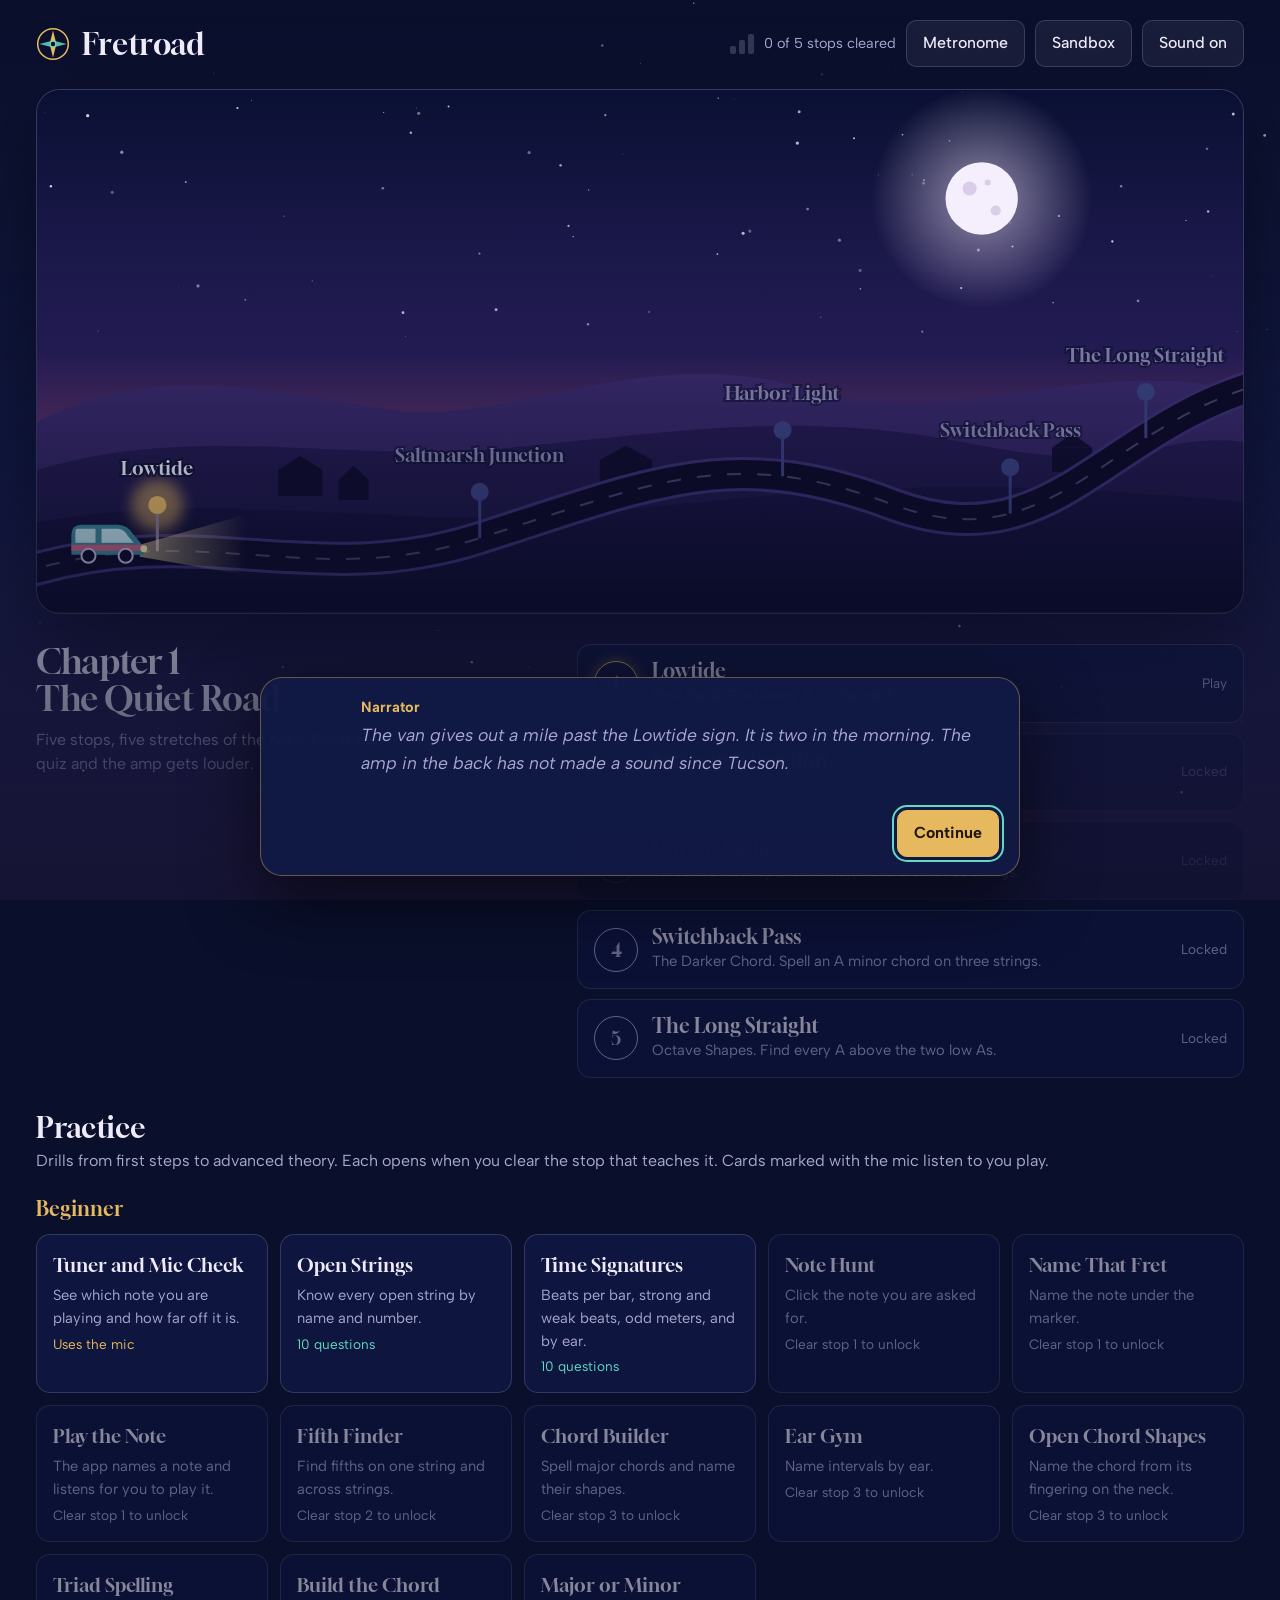
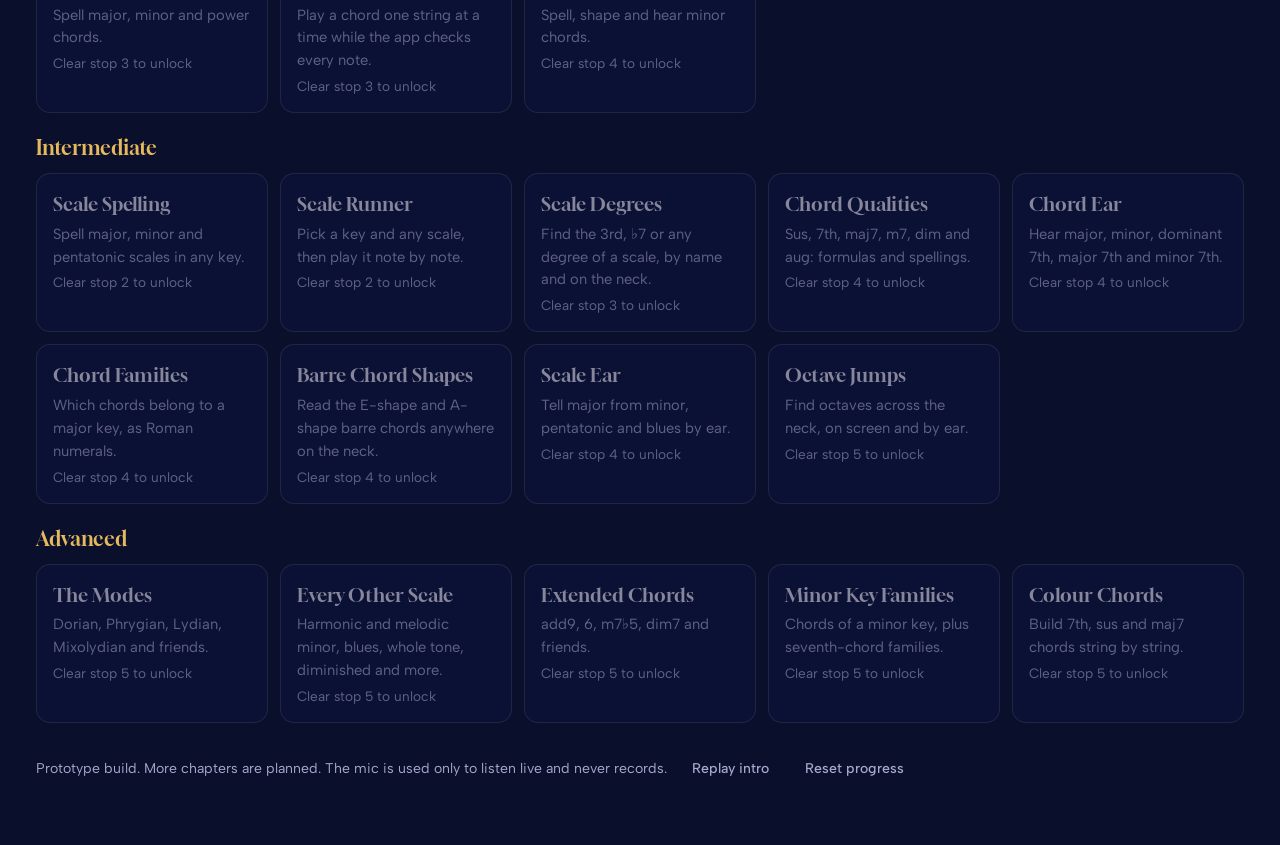
==== prototype/index.html @ 900f7278 "Initial commit: Fretroad prototype, plan and practice ideas Co-Authored-By: Claude Sonnet 5.5 <norep" ====
<!doctype html>
<html lang="en">
<head>
<meta charset="utf-8">
<meta name="viewport" content="width=device-width,initial-scale=1,viewport-fit=cover">
<title>Fretroad</title>
<link rel="stylesheet" href="https://fonts.googleapis.com/css2?family=Albert+Sans:wght@400;500;700&family=Gloock&display=swap">
<style>
:root{
  /* Layout: a night-road map is the hero. Each stop opens a fretboard puzzle under a talking strip with Marlow, the old session player. */
  --ink:#0a0f2b; --night:#111945; --dusk:#2a2152; --horizon:#c9607e;
  --brass:#e6b95f; --glass:#63d8c3; --rose:#f2708f; --moon:#eeeaf8; --haze:#a9a8cf;
  --line:rgba(238,234,248,.16); --panel:rgba(17,25,69,.74);
  --f-display:'Gloock',Georgia,'Times New Roman',serif;
  --f-body:'Albert Sans',system-ui,-apple-system,'Segoe UI',sans-serif;
  color-scheme:dark;
}
*{box-sizing:border-box}
html,body{margin:0}
[hidden]{display:none!important}
body{background:var(--ink);color:var(--moon);font-family:var(--f-body);font-size:16px;line-height:1.55;min-height:100%}
#skybg{position:fixed;inset:0;z-index:0;background:linear-gradient(180deg,#0a0f2b 0%,#131a47 52%,#2a2152 84%,#4a2a5b 100%);pointer-events:none}
#sky{position:absolute;inset:0;width:100%;height:100%}
.shell{position:relative;z-index:1;max-width:1240px;margin:0 auto;padding-block:20px 56px;padding-left:max(16px,env(safe-area-inset-left,0px));padding-right:max(16px,env(safe-area-inset-right,0px))}
h1,h2,h3{font-family:var(--f-display);font-weight:400;margin:0;text-wrap:balance;line-height:1.1}
p{margin:0}
button{font:inherit;color:inherit}
:focus-visible{outline:2px solid var(--glass);outline-offset:3px}

/* header */
.top{display:flex;flex-wrap:wrap;gap:12px 20px;align-items:center;justify-content:space-between;margin-bottom:22px}
.brand{display:flex;align-items:center;gap:12px;background:none;border:0;padding:0;cursor:pointer;text-align:left}
.brand svg{width:34px;height:34px;flex:none}
.brand b{font-family:var(--f-display);font-weight:400;font-size:1.9rem;letter-spacing:.01em}
.tools{display:flex;flex-wrap:wrap;gap:10px;align-items:center}
.stat{display:flex;align-items:center;gap:10px;color:var(--haze);font-size:.9rem}
.amp{display:inline-flex;align-items:flex-end;gap:3px;height:20px}
.amp i{display:block;width:6px;border-radius:2px;background:rgba(238,234,248,.18)}
.amp i:nth-child(1){height:8px}.amp i:nth-child(2){height:14px}.amp i:nth-child(3){height:20px}
.amp i.on{background:var(--brass);box-shadow:0 0 8px rgba(230,185,95,.7)}
.btn{display:inline-flex;align-items:center;gap:8px;padding:10px 16px;border-radius:10px;border:1px solid var(--line);background:rgba(238,234,248,.06);cursor:pointer;font-weight:500;transition:background .15s,transform .15s}
.btn:hover{background:rgba(238,234,248,.12)}
.btn:active{transform:translateY(1px)}
.btn.primary{background:var(--brass);border-color:var(--brass);color:#22160a;font-weight:700}
.btn.primary:hover{background:#f0c874}
.btn.quiet{border-color:transparent;background:none;color:var(--haze);padding:8px 10px}
.btn[aria-pressed="false"]{color:var(--haze)}

/* map */
.map-frame{border-radius:24px;overflow:hidden;border:1px solid var(--line);background:var(--night);box-shadow:0 34px 90px rgba(0,0,0,.5)}
.mapscroll{overflow-x:auto}
#mapsvg{display:block;width:100%;min-width:780px;height:auto}
.node{cursor:pointer}
.node .lamp{fill:#3b4180;transition:fill .2s}
.node .pole{stroke:#3b4180;stroke-width:3}
.node .glow{fill:var(--brass);opacity:0}
.node.done .lamp,.node.open .lamp{fill:var(--brass)}
.node.done .pole,.node.open .pole{stroke:#8a7a96}
.node.done .glow,.node.open .glow{opacity:.55}
.node.open .ring{animation:ring 2s ease-out infinite}
.node .ring{fill:none;stroke:var(--brass);stroke-width:2;opacity:0}
.node .name{font-family:var(--f-display);font-size:19px;fill:var(--moon);text-anchor:middle;paint-order:stroke;stroke:rgba(10,15,43,.7);stroke-width:4px}
.node.soon .name,.node.locked .name{fill:var(--haze);opacity:.75}
.node:hover .lamp{fill:#f4cc7a}
.node.soon,.node.locked{cursor:default}
.node.soon:hover .lamp,.node.locked:hover .lamp{fill:#3b4180}
#van{transition:transform 1.1s cubic-bezier(.5,.1,.2,1)}
.chapter{display:grid;grid-template-columns:minmax(0,1fr) minmax(0,1.3fr);gap:28px;margin-top:30px;align-items:start}
.chapter h2{font-size:2.1rem}
.chapter .sub{color:var(--haze);margin-top:10px;max-width:44ch}
.stops{display:grid;gap:10px;margin:0;padding:0;list-style:none}
.stop{display:grid;grid-template-columns:44px minmax(0,1fr) auto;gap:14px;align-items:center;width:100%;text-align:left;padding:14px 16px;border-radius:14px;border:1px solid var(--line);background:var(--panel);cursor:pointer}
.stop:hover{border-color:rgba(230,185,95,.5)}
.stop[disabled]{cursor:default;opacity:.55}
.stop[disabled]:hover{border-color:var(--line)}
.stop .n{width:44px;height:44px;border-radius:50%;display:grid;place-items:center;font-family:var(--f-display);font-size:1.2rem;border:1.5px solid var(--haze);color:var(--haze)}
.stop.done .n{background:var(--brass);border-color:var(--brass);color:#22160a}
.stop.open .n{border-color:var(--brass);color:var(--brass);box-shadow:0 0 14px rgba(230,185,95,.4)}
.stop strong{display:block;font-family:var(--f-display);font-weight:400;font-size:1.25rem;line-height:1.2}
.stop span.d{color:var(--haze);font-size:.92rem}
.tag{font-size:.85rem;color:var(--haze)}
.stop.done .tag{color:var(--glass)}
.foot{display:flex;flex-wrap:wrap;gap:6px 14px;align-items:center;margin-top:26px;color:var(--haze);font-size:.88rem}

/* level */
.lv-head{display:flex;flex-wrap:wrap;align-items:flex-end;gap:10px 18px;margin-bottom:18px}
.lv-head .where{color:var(--brass);font-size:.95rem;font-weight:500}
.lv-head h1{font-size:clamp(2rem,4.4vw,3rem)}
.lv-top{display:grid;grid-template-columns:minmax(0,1.25fr) minmax(0,1fr);gap:20px 28px;align-items:start;margin-bottom:18px}
.talk{display:flex;gap:14px;align-items:flex-start}
.avatar{width:58px;height:58px;flex:none}
.bubble{background:rgba(238,234,248,.05);border:1px solid var(--line);border-radius:6px 20px 20px 20px;padding:14px 18px;max-width:62ch}
.bubble .who{font-weight:700;color:var(--brass);font-size:.92rem;margin-bottom:2px}
.bubble p{min-height:3.1em}
.goalbox{display:flex;align-items:center;gap:18px;flex-wrap:wrap}
.count{font-family:var(--f-display);font-size:3.6rem;line-height:1;color:var(--glass);font-variant-numeric:tabular-nums;min-width:2.8ch}
.count small{font-size:1.5rem;color:var(--haze)}
.goalbox .lbl{color:var(--haze);font-size:.95rem}
.goalbox .acts{display:flex;gap:10px;flex-wrap:wrap;margin-top:10px}
.fb{min-height:1.6em;margin-top:12px;font-weight:500}
.fb.bad{color:var(--rose)}.fb.good{color:var(--glass)}
.acts{display:flex;flex-wrap:wrap;gap:10px;margin-top:12px;align-items:center}
.lesson-meta{display:flex;align-items:center;gap:12px;color:var(--brass);font-weight:500;font-size:.95rem}
.dots{display:inline-flex;gap:6px}
.dots i{display:block;width:9px;height:9px;border-radius:50%;background:rgba(238,234,248,.2)}
.dots i.on{background:var(--brass);box-shadow:0 0 8px rgba(230,185,95,.7)}
.ltitle{font-size:1.9rem;margin-top:8px}
.dots i.ok{background:var(--glass);box-shadow:0 0 8px rgba(99,216,195,.6)}
.dots i.no{background:var(--rose)}
.choices{display:grid;grid-template-columns:repeat(2,minmax(0,1fr));gap:10px;margin-top:14px}
.choice{padding:13px 14px;border-radius:12px;border:1px solid var(--line);background:var(--panel);cursor:pointer;text-align:left;font-weight:500;font-size:1.05rem;line-height:1.35;transition:border-color .15s,background .15s}
.choice:hover:not(:disabled){border-color:rgba(230,185,95,.55)}
.choice:disabled{cursor:default}
.choice.right{border-color:var(--glass);background:rgba(99,216,195,.14)}
.choice.wrong{border-color:var(--rose);background:rgba(242,112,143,.14)}
.practice{margin-top:34px}
.practice h2{font-size:1.8rem}
.mods{display:grid;grid-template-columns:repeat(auto-fit,minmax(min(100%,230px),1fr));gap:12px;margin-top:14px}
.mod{display:grid;gap:4px;align-content:start;text-align:left;padding:15px 16px;border-radius:14px;border:1px solid var(--line);background:var(--panel);cursor:pointer}
.mod:hover:not(:disabled){border-color:rgba(230,185,95,.5)}
.mod:disabled{cursor:default;opacity:.55}
.mod strong{font-family:var(--f-display);font-weight:400;font-size:1.2rem}
.mod .d{color:var(--haze);font-size:.92rem}
.mod .tag{font-size:.85rem;color:var(--glass)}
.mod.locked .tag{color:var(--haze)}
@media (max-width:520px){.choices{grid-template-columns:minmax(0,1fr)}}
.board-wrap{overflow-x:auto;border-radius:20px;border:1px solid var(--line);background:linear-gradient(180deg,rgba(17,25,69,.85),rgba(10,15,43,.9));padding:10px 6px 4px;box-shadow:0 28px 70px rgba(0,0,0,.5)}
.board-wrap svg{display:block;width:100%;min-width:880px;height:auto}
.hit{fill:transparent;cursor:pointer}
.hit:hover{fill:rgba(238,234,248,.13)}
.hit:focus-visible{outline:none;stroke:var(--glass);stroke-width:2.5}
.str.vib{animation:vib .55s ease-out}
.orb{pointer-events:none}
.orb .pop{transform-box:fill-box;transform-origin:center;animation:pop .28s cubic-bezier(.3,1.6,.5,1)}
.orb text{font-family:var(--f-body);font-weight:700;font-size:13px;text-anchor:middle;pointer-events:none}
.orb.found .core{fill:url(#GLASS)}.orb.found text{fill:#05261f}
.orb.found .halo{fill:var(--glass);opacity:.28}
.orb.root .core{fill:url(#BRASS)}.orb.root text{fill:#2a1a06}
.orb.root .halo{fill:var(--brass);opacity:.3}
.orb.ghost .core{fill:rgba(230,185,95,.12);stroke:var(--brass);stroke-width:1.8;stroke-dasharray:3 3}
.orb.ghost text{fill:var(--brass)}
.orb.ghost .halo{opacity:0}
.orb.miss .core{fill:var(--rose)}.orb.miss text{fill:#2e0a15}
.orb.miss .halo{fill:var(--rose);opacity:.3}
.orb.scale .core{fill:#2f3b86;stroke:var(--haze);stroke-width:1.2}.orb.scale text{fill:var(--moon)}
.orb.scale .halo{opacity:0}
.orb.tone .core{fill:url(#BRASS)}.orb.tone text{fill:#2a1a06}
.orb.tone .halo{fill:var(--brass);opacity:.34}
.orb.hint .core{fill:none;stroke:var(--glass);stroke-width:2.5}
.orb.hint .halo{fill:var(--glass);opacity:.3;animation:beat 1s ease-in-out infinite}
.orb.hint text{display:none}
.orb.dim{opacity:.35}
.link{fill:none;stroke:var(--brass);stroke-width:3;stroke-linecap:round;stroke-dasharray:1;stroke-dashoffset:1;animation:draw .7s ease-out forwards;filter:drop-shadow(0 0 6px rgba(230,185,95,.7))}
.linklbl{font-family:var(--f-body);font-size:13px;font-weight:700;fill:var(--brass);text-anchor:middle;paint-order:stroke;stroke:rgba(10,15,43,.85);stroke-width:4px}
.reveal{margin-top:18px;border:1px solid rgba(230,185,95,.35);border-radius:18px;padding:18px 20px;background:linear-gradient(135deg,rgba(42,33,82,.85),rgba(17,25,69,.85));animation:rise .4s ease-out}
.reveal h3{font-size:1.5rem;margin-bottom:6px}
.reveal p{color:var(--haze);max-width:64ch}
.reveal .acts{display:flex;flex-wrap:wrap;gap:10px;margin-top:14px;align-items:center}
.slider{display:flex;align-items:center;gap:14px;flex-wrap:wrap;margin-top:14px}
.slider input{width:min(340px,100%);accent-color:var(--brass)}
.chord{font-family:var(--f-display);font-size:2rem;color:var(--brass);min-width:7ch}

/* sandbox */
.ctl{display:flex;flex-wrap:wrap;gap:14px 20px;align-items:end;margin-bottom:16px}
.ctl label{display:grid;gap:4px;font-size:.88rem;color:var(--haze)}
.ctl select{background:rgba(238,234,248,.07);color:var(--moon);border:1px solid var(--line);border-radius:10px;padding:9px 12px;font:inherit;min-width:9ch}
.ctl select option{background:#111945;color:var(--moon)}
.chk{display:flex!important;align-items:center;gap:8px;padding-bottom:9px;color:var(--moon)!important;font-size:1rem!important}
.chk input{accent-color:var(--brass);width:18px;height:18px}

/* dialogue overlay */
.overlay{position:fixed;inset:0;z-index:20;display:flex;align-items:flex-end;justify-content:center;background:linear-gradient(180deg,rgba(10,15,43,0) 30%,rgba(10,15,43,.82) 100%);padding:16px max(16px,env(safe-area-inset-left,0px)) calc(24px + env(safe-area-inset-bottom,0px)) max(16px,env(safe-area-inset-left,0px))}
.talkbox{display:flex;gap:16px;align-items:flex-start;max-width:760px;width:100%;background:rgba(17,25,69,.96);border:1px solid rgba(230,185,95,.4);border-radius:22px;padding:18px 20px;box-shadow:0 20px 70px rgba(0,0,0,.6);animation:rise .35s ease-out}
.talkbox .avatar{width:64px;height:64px}
.talkbox .col{flex:1;min-width:0}
.talkbox .who{font-weight:700;color:var(--brass);font-size:.92rem}
.talkbox p{font-size:1.1rem;min-height:4.6em;margin-top:2px}
.talkbox p.narr{font-style:italic;color:var(--haze)}
.talkbox .row{display:flex;justify-content:flex-end;margin-top:8px}
.toast{position:fixed;left:50%;bottom:calc(22px + env(safe-area-inset-bottom,0px));transform:translateX(-50%);z-index:30;background:#1c2457;border:1px solid var(--line);border-radius:12px;padding:10px 16px;font-size:.95rem;max-width:min(92vw,420px);box-shadow:0 12px 40px rgba(0,0,0,.5);animation:rise .25s ease-out}

@keyframes pop{from{transform:scale(.3);opacity:0}to{transform:scale(1);opacity:1}}
@keyframes beat{0%,100%{opacity:.15}50%{opacity:.55}}
@keyframes ring{0%{r:10;opacity:.9}100%{r:34;opacity:0}}
@keyframes draw{to{stroke-dashoffset:0}}
@keyframes rise{from{transform:translateY(10px);opacity:0}to{transform:none;opacity:1}}
@keyframes vib{0%{transform:translateY(0)}12%{transform:translateY(-2.6px)}28%{transform:translateY(2.2px)}44%{transform:translateY(-1.6px)}60%{transform:translateY(1.1px)}78%{transform:translateY(-.5px)}100%{transform:translateY(0)}}
@media (max-width:820px){
  .chapter,.lv-top{grid-template-columns:minmax(0,1fr)}
  .talkbox p{font-size:1rem}
}
@media (prefers-reduced-motion:reduce){
  *{animation-duration:.01ms!important;animation-iteration-count:1!important;transition-duration:.01ms!important}
}
/* metronome + play */
#metroBtn.beat{background:var(--brass);color:#22160a}
.tools{position:relative}
.metro{position:absolute;right:0;top:calc(100% + 10px);z-index:40;width:min(92vw,360px);padding:16px;border-radius:16px;border:1px solid rgba(230,185,95,.4);background:#0b1033;box-shadow:0 24px 60px rgba(0,0,0,.6)}
.metro h3{font-size:1.3rem;display:flex;justify-content:space-between;align-items:center;margin-bottom:10px}
.metro label{display:grid;gap:4px;font-size:.88rem;color:var(--haze)}
.metro .row{display:flex;gap:10px;align-items:end;flex-wrap:wrap;margin-top:12px}
.metro .bpmrow{display:grid;grid-template-columns:auto minmax(0,1fr) auto auto;gap:8px;align-items:center}
.metro input[type=number]{width:6.2ch;background:rgba(238,234,248,.08);border:1px solid var(--line);border-radius:8px;color:var(--moon);padding:6px;font:inherit;text-align:center}
.metro input[type=range]{width:100%;accent-color:var(--brass)}
.mdots{display:flex;gap:7px;flex-wrap:wrap;margin:12px 0 4px;min-height:22px}
.mdots i{width:20px;height:20px;border-radius:50%;border:1.5px solid var(--haze);opacity:.6}
.mdots i.l2{border-color:var(--brass)}.mdots i.l1{border-color:var(--glass)}
.mdots i.on{background:var(--brass);opacity:1;box-shadow:0 0 12px rgba(230,185,95,.8)}
.mdots i.on.l1{background:var(--glass)}
.metro .hint{font-size:.82rem;color:var(--haze)}
select{background:rgba(238,234,248,.08);color:var(--moon);border:1px solid var(--line);border-radius:8px;padding:8px 10px;font:inherit}
select option{background:#111945;color:var(--moon)}
.micbar{display:flex;gap:12px;align-items:center;flex-wrap:wrap}
#micState{color:var(--haze);font-size:.92rem;flex:1 1 220px}
.meter{height:8px;border-radius:5px;background:rgba(238,234,248,.12);overflow:hidden;margin:10px 0}
.meter i{display:block;height:100%;width:0;background:linear-gradient(90deg,var(--glass),var(--brass));transition:width .06s}
.tuner{display:grid;grid-template-columns:auto 1fr;gap:6px 16px;align-items:center;margin:6px 0 4px}
#tNote{font-family:var(--f-display);font-size:2.6rem;line-height:1;min-width:2.6ch}
#tCents{color:var(--haze);font-size:.9rem}
.tbar{position:relative;grid-column:1/-1;height:14px;border-radius:7px;background:rgba(238,234,248,.1)}
.tbar::before{content:'';position:absolute;left:50%;top:-3px;bottom:-3px;width:2px;background:rgba(238,234,248,.5)}
#tNeedle{position:absolute;top:1px;width:12px;height:12px;border-radius:50%;background:var(--rose);left:50%;transform:translateX(-50%);transition:left .08s}
#tNeedle.in{background:var(--glass);box-shadow:0 0 12px var(--glass)}
#tNear{color:var(--brass);font-size:.9rem;min-height:1.3em}
.seq{display:flex;flex-wrap:wrap;gap:8px;margin:12px 0 4px}
.chip{padding:6px 12px;border-radius:999px;border:1px solid var(--line);background:rgba(238,234,248,.05);font-weight:500;font-size:.95rem}
.chip.on{border-color:var(--brass);color:var(--brass);box-shadow:0 0 12px rgba(230,185,95,.35)}
.chip.ok{background:rgba(99,216,195,.16);border-color:var(--glass);color:var(--glass)}
.dots i.ok{background:var(--glass)}
.tier{font-size:1.25rem;margin:24px 0 2px;color:var(--brass)}
.mod .tag.mic{color:var(--brass)}

</style>
</head>
<body>

<div id="skybg"><canvas id="sky"></canvas></div>

<div class="shell">
  <header class="top">
    <button class="brand" id="home" aria-label="Fretroad, back to the map">
      <svg viewBox="0 0 40 40" aria-hidden="true"><circle cx="20" cy="20" r="18" fill="none" stroke="#e6b95f" stroke-width="1.8"/><path d="M20 4 L24 20 L20 36 L16 20Z" fill="#e6b95f"/><path d="M4 20 L20 16 L36 20 L20 24Z" fill="#63d8c3" opacity=".85"/><circle cx="20" cy="20" r="2.6" fill="#0a0f2b"/></svg>
      <b>Fretroad</b>
    </button>
    <div class="tools">
      <div class="stat" id="stat"></div>
      <button class="btn" id="metroBtn" aria-expanded="false" aria-controls="metro">Metronome</button>
      <button class="btn" id="goSandbox">Sandbox</button>
      <button class="btn" id="snd" aria-pressed="true">Sound on</button>
      <div class="metro" id="metro" hidden role="group" aria-label="Metronome">
        <h3>Metronome <button class="btn quiet" id="mClose" aria-label="Close metronome">Close</button></h3>
        <div class="bpmrow"><button class="btn" id="mMinus" aria-label="Slower">−</button><input type="range" id="mBpm" min="30" max="240" step="1" aria-label="Tempo in beats per minute"><button class="btn" id="mPlus" aria-label="Faster">+</button><span><input type="number" id="mBpmN" min="30" max="240" aria-label="Tempo number"> bpm</span></div>
        <div class="row">
          <label>Time signature<select id="mSig"></select></label>
          <label>Subdivide<select id="mSub"><option value="1">Off</option><option value="2">Eighths</option><option value="3">Triplets</option><option value="4">Sixteenths</option></select></label>
          <label>Volume<input type="range" id="mVol" min="0.1" max="1" step="0.05" value="0.7"></label>
        </div>
        <div class="mdots" id="mDots" aria-hidden="true"></div>
        <div class="hint" id="mHint"></div>
        <div class="row"><button class="btn primary" id="mGo">Start</button><button class="btn" id="mTap">Tap tempo</button></div>
      </div>
    </div>
  </header>

  <!-- MAP -->
  <section id="v-map">
    <div class="map-frame"><div class="mapscroll">
<svg id="mapsvg" viewBox="0 0 1200 520" role="img" aria-label="Night road map with three lamp posts, one for each stop of chapter one">
<defs>
  <linearGradient id="msky" x1="0" y1="0" x2="0" y2="1"><stop offset="0" stop-color="#0a1033"/><stop offset=".5" stop-color="#251d57"/><stop offset=".82" stop-color="#8a3f6f"/><stop offset="1" stop-color="#d4687f"/></linearGradient>
  <radialGradient id="mglow"><stop offset="0" stop-color="#f6e9ff" stop-opacity=".55"/><stop offset="1" stop-color="#f6e9ff" stop-opacity="0"/></radialGradient>
  <linearGradient id="mh1" x1="0" y1="0" x2="0" y2="1"><stop offset="0" stop-color="#3a2a6b"/><stop offset="1" stop-color="#241a4d"/></linearGradient>
  <linearGradient id="mh2" x1="0" y1="0" x2="0" y2="1"><stop offset="0" stop-color="#241a4f"/><stop offset="1" stop-color="#161238"/></linearGradient>
  <linearGradient id="mgr" x1="0" y1="0" x2="0" y2="1"><stop offset="0" stop-color="#181340"/><stop offset="1" stop-color="#0c0a26"/></linearGradient>
  <linearGradient id="beam" x1="0" y1="0" x2="1" y2="0"><stop offset="0" stop-color="#ffe9a8" stop-opacity=".55"/><stop offset="1" stop-color="#ffe9a8" stop-opacity="0"/></linearGradient>
  <filter id="soft" x="-80%" y="-80%" width="260%" height="260%"><feGaussianBlur stdDeviation="7"/></filter>
</defs>
<rect width="1200" height="520" fill="url(#msky)"/>
<g id="mstars"></g>
<circle cx="940" cy="108" r="110" fill="url(#mglow)"/>
<circle cx="940" cy="108" r="36" fill="#f5eefc"/>
<circle cx="928" cy="98" r="7" fill="#d9cdea"/><circle cx="954" cy="120" r="5" fill="#d9cdea"/><circle cx="946" cy="92" r="3" fill="#d9cdea"/>
<path d="M0 330 C120 270 230 300 350 318 S600 250 760 296 S1040 262 1200 300 V520 H0Z" fill="url(#mh1)"/>
<path d="M0 378 C160 330 300 372 470 356 S760 318 930 352 S1110 340 1200 350 V520 H0Z" fill="url(#mh2)"/>
<path d="M0 430 C200 395 360 440 560 420 S900 380 1200 410 V520 H0Z" fill="url(#mgr)"/>
<g id="silo" fill="#0d0b28" opacity=".9"></g>
<path id="road" d="M-20 482 C 160 424, 270 500, 440 446 S 690 352, 850 412 S 1060 336, 1220 292" fill="none"/>
<use href="#road" stroke="#3a2f70" stroke-width="34" fill="none" stroke-linecap="round"/>
<use href="#road" stroke="#0d0a26" stroke-width="28" fill="none" stroke-linecap="round"/>
<use href="#road" stroke="#6d6592" stroke-width="2" fill="none" stroke-dasharray="14 16" opacity=".6"/>
<path id="trail" d="M-20 482 C 160 424, 270 500, 440 446 S 690 352, 850 412 S 1060 336, 1220 292" fill="none" stroke="#e6b95f" stroke-width="5" stroke-linecap="round" opacity=".85" style="filter:drop-shadow(0 0 7px rgba(230,185,95,.8))"/>
<g id="stops"></g>
<g id="van" style="transform:translate(60px,470px)">
  <polygon points="34,-14 140,-44 140,16 34,-2" fill="url(#beam)"/>
  <path d="M-34 -4 V-24 Q-34 -34 -24 -34 H12 Q22 -34 28 -24 L38 -12 V-4 Z" fill="#3b8696"/>
  <path d="M-34 -14 H38 V-8 H-34Z" fill="#c9607e"/>
  <path d="M-4 -30 H12 Q18 -30 22 -23 L28 -16 H-4Z" fill="#cfeff2" opacity=".9"/>
  <path d="M-28 -30 H-10 V-16 H-30 V-26 Q-30 -30 -28 -30Z" fill="#cfeff2" opacity=".85"/>
  <circle cx="-17" cy="-3" r="7" fill="#0d0a26" stroke="#bdb8d8" stroke-width="2"/><circle cx="20" cy="-3" r="7" fill="#0d0a26" stroke="#bdb8d8" stroke-width="2"/>
  <circle cx="38" cy="-10" r="3.4" fill="#ffe9a8"/>
</g>
</svg>
    </div></div>

    <div class="chapter">
      <div>
        <h2>Chapter 1<br>The Quiet Road</h2>
        <p class="sub">Five stops, five stretches of the neck. Clear each one with a quiz and the amp gets louder.</p>
      </div>
      <ol class="stops" id="stoplist"></ol>
    </div>
    <div class="practice">
      <h2>Practice</h2>
      <p style="color:var(--haze);margin-top:6px">Drills from first steps to advanced theory. Each opens when you clear the stop that teaches it. Cards marked with the mic listen to you play.</p>
      <div id="mods"></div>
    </div>
    <div class="foot">
      <span>Prototype build. More chapters are planned. The mic is used only to listen live and never records.</span>
      <button class="btn quiet" id="replay">Replay intro</button>
      <button class="btn quiet" id="reset">Reset progress</button>
    </div>
  </section>

  <!-- LEVEL -->
  <section id="v-level" hidden>
    <div class="lv-head">
      <button class="btn" id="back">Back to the map</button>
      <span class="where" id="lvWhere"></span>
    </div>
    <h1 id="lvTitle" style="margin-bottom:18px"></h1>
    <div class="lv-top">
      <div class="talk">
        <svg class="avatar" viewBox="0 0 64 64" aria-hidden="true"><circle cx="32" cy="32" r="31" fill="#1b2358" stroke="rgba(230,185,95,.5)"/><path d="M10 56 Q32 40 54 56 V64 H10Z" fill="#c9607e"/><circle cx="32" cy="32" r="11.5" fill="#e3b58f"/><path d="M21 38 Q32 52 43 38 Q32 43 21 38Z" fill="#d9d5ea"/><ellipse cx="32" cy="25" rx="19" ry="4.2" fill="#2a2152"/><path d="M22 25 Q23 11 32 11 Q41 11 42 25Z" fill="#3a2f70"/><rect x="22" y="21" width="20" height="3" fill="#e6b95f"/><circle cx="28" cy="32" r="1.3" fill="#2a1a06"/><circle cx="36" cy="32" r="1.3" fill="#2a1a06"/></svg>
        <div class="bubble"><div class="who">Marlow</div><p id="bubble"></p></div>
      </div>
      <div>
        <div id="goalbox" hidden>
          <div class="goalbox">
            <div class="count" id="count" aria-live="polite">0<small> / 0</small></div>
            <div>
              <div class="lbl" id="goalLbl"></div>
              <div class="acts"><button class="btn" id="hint">Hint</button><button class="btn quiet" id="restart">Start over</button><button class="btn quiet" id="review">Review lesson</button><button class="btn quiet" id="toQuiz" hidden>Go to quiz</button></div>
            </div>
          </div>
        </div>
        <div id="lessonbox" hidden>
          <div class="lesson-meta"><span id="lStep"></span><span class="dots" id="lDots"></span></div>
          <h2 class="ltitle" id="lTitle"></h2>
          <div class="acts" id="lActs"></div>
          <div class="acts"><button class="btn" id="lBack">Back</button><button class="btn primary" id="lNext">Next</button><button class="btn quiet" id="lSkip">Skip lesson</button></div>
        </div>
        <div class="fb" id="fb" aria-live="polite"></div>
      </div>
    </div>
    <div class="board-wrap" id="boardL"></div>
    <div class="reveal" id="reveal" hidden></div>
  </section>

  <!-- QUIZ -->
  <section id="v-quiz" hidden>
    <div class="lv-head"><button class="btn" id="qBack">Back to the map</button><span class="where" id="qWhere"></span></div>
    <h1 id="qTitle" style="margin-bottom:18px"></h1>
    <div id="qMain">
      <div class="lv-top">
        <div class="talk" id="qTalk"><div class="bubble"><div class="who">Marlow</div><p id="qBubble"></p></div></div>
        <div>
          <div class="lesson-meta"><span id="qStep"></span><span class="dots" id="qDots"></span></div>
          <h2 class="ltitle" id="qPrompt"></h2>
          <div class="acts" id="qAudio"></div>
          <div class="choices" id="qChoices"></div>
          <div class="fb" id="qFb" aria-live="polite"></div>
          <div class="acts" id="qActs"></div>
        </div>
      </div>
      <div class="board-wrap" id="boardQ"></div>
    </div>
    <div class="reveal" id="qResult" hidden></div>
  </section>

  <!-- PLAY -->
  <section id="v-play" hidden>
    <div class="lv-head"><button class="btn" id="pBack">Back to the map</button><span class="where" id="pWhere"></span></div>
    <h1 id="pTitle" style="margin-bottom:18px"></h1>
    <div id="pMain">
      <div class="lv-top">
        <div class="talk"><div class="bubble"><div class="who">Marlow</div><p id="pBubble"></p></div></div>
        <div>
          <div class="micbar"><button class="btn primary" id="micBtn">Turn on the mic</button><span id="micState"></span></div>
          <div class="meter" aria-hidden="true"><i id="micLevel"></i></div>
          <div class="tuner"><b id="tNote">–</b><span id="tCents"></span><div class="tbar"><i id="tNeedle"></i></div></div>
          <div id="tNear"></div>
          <div class="ctl" id="pCfg" hidden style="margin-top:12px"><label>Key<select id="pcKey"></select></label><label>Scale<select id="pcScale"></select></label><label>Direction<select id="pcDir"><option value="up">Up</option><option value="down">Down</option><option value="both">Up and down</option></select></label></div>
          <div id="pTunerOnly" hidden><p style="color:var(--haze)">Standard tuning, low to high: E A D G B E.</p></div>
          <div id="pRun">
            <div class="lesson-meta" style="margin-top:12px"><span id="pStep"></span><span class="dots" id="pDots"></span></div>
            <h2 class="ltitle" id="pPrompt"></h2>
            <div class="seq" id="pSeq"></div>
            <div class="acts" id="pActs"></div>
            <div class="fb" id="pFb" aria-live="polite"></div>
          </div>
        </div>
      </div>
      <div class="board-wrap" id="boardP"></div>
    </div>
    <div class="reveal" id="pResult" hidden></div>
  </section>

  <!-- SANDBOX -->
  <section id="v-sand" hidden>
    <div class="lv-head"><button class="btn" id="back2">Back to the map</button></div>
    <h1 style="margin-bottom:8px">The Open Road</h1>
    <p style="color:var(--haze);margin-bottom:18px;max-width:60ch">Pick a key and a scale, then click anywhere on the neck to hear it.</p>
    <div class="ctl">
      <label>Key<select id="sKey"></select></label>
      <label>Scale<select id="sScale"></select></label>
      <label>Label notes as<select id="sShow"><option value="notes">Note names</option><option value="ints">Intervals</option></select></label>
      <label class="chk"><input type="checkbox" id="sTri" checked> Mark the chord tones</label>
    </div>
    <div class="board-wrap" id="boardS"></div>
  </section>
</div>

<div class="overlay" id="talkOverlay" hidden role="dialog" aria-label="Story">
  <div class="talkbox">
    <svg class="avatar" id="talkAv" viewBox="0 0 64 64" aria-hidden="true"><circle cx="32" cy="32" r="31" fill="#1b2358" stroke="rgba(230,185,95,.5)"/><path d="M10 56 Q32 40 54 56 V64 H10Z" fill="#c9607e"/><circle cx="32" cy="32" r="11.5" fill="#e3b58f"/><path d="M21 38 Q32 52 43 38 Q32 43 21 38Z" fill="#d9d5ea"/><ellipse cx="32" cy="25" rx="19" ry="4.2" fill="#2a2152"/><path d="M22 25 Q23 11 32 11 Q41 11 42 25Z" fill="#3a2f70"/><rect x="22" y="21" width="20" height="3" fill="#e6b95f"/><circle cx="28" cy="32" r="1.3" fill="#2a1a06"/><circle cx="36" cy="32" r="1.3" fill="#2a1a06"/></svg>
    <div class="col">
      <div class="who" id="talkWho">Marlow</div>
      <p id="talkText"></p>
      <div class="row"><button class="btn primary" id="talkNext">Continue</button></div>
    </div>
  </div>
</div>
<div id="toastHost" aria-live="polite"></div>

<script>
(function(){
'use strict';
var $=function(s,r){return (r||document).querySelector(s)};
var RM=window.matchMedia&&matchMedia('(prefers-reduced-motion: reduce)').matches;
var NAMES=['C','C♯','D','D♯','E','F','F♯','G','G♯','A','A♯','B'];
var INTS=['1','♭2','2','♭3','3','4','♭5','5','♭6','6','♭7','7'];
var OPEN=[64,59,55,50,45,40];          // rows top to bottom: high E, B, G, D, A, low E
var SNAME=['high E','B','G','D','A','low E'];
var FRETS=12, X0=90, SC=2080;
var posX=function(n){return X0+SC*(1-Math.pow(2,-n/12))};
var cellX=function(f){return f===0?50:(posX(f-1)+posX(f))/2};
var rowY=function(s){return 52+s*40};
var pcOf=function(s,f){return (OPEN[s]+f)%12};

/* ---------- saved progress (per viewer, optional) ---------- */
var KEY='fretroad-v1', save={done:[],intro:false};
try{var raw=localStorage.getItem(KEY); if(raw){var o=JSON.parse(raw); if(o&&o.done) save=o;}}catch(e){}
if(!save.passed) save.passed=[];
if(!save.best) save.best={};
function persist(){try{localStorage.setItem(KEY,JSON.stringify(save))}catch(e){}}

/* ---------- audio: plucked-string synth ---------- */
var ac=null,master=null,soundOn=true,bufs={};
function initAudio(){
  if(ac) return;
  var C=window.AudioContext||window.webkitAudioContext; if(!C) return;
  ac=new C(); master=ac.createGain(); master.gain.value=.6;
  var comp=ac.createDynamicsCompressor(); master.connect(comp); comp.connect(ac.destination);
  var len=Math.floor(ac.sampleRate*1.3), ir=ac.createBuffer(2,len,ac.sampleRate);
  for(var c=0;c<2;c++){var d=ir.getChannelData(c); for(var i=0;i<len;i++) d[i]=(Math.random()*2-1)*Math.pow(1-i/len,3);}
  var conv=ac.createConvolver(); conv.buffer=ir; var wg=ac.createGain(); wg.gain.value=.2;
  master.connect(conv); conv.connect(wg); wg.connect(comp);
}
function pluckBuf(m){
  if(bufs[m]) return bufs[m];
  var sr=ac.sampleRate, f=440*Math.pow(2,(m-69)/12), N=Math.max(2,Math.round(sr/f)), len=Math.floor(sr*2.6);
  var b=ac.createBuffer(1,len,sr), d=b.getChannelData(0), line=new Float32Array(N), prev=0;
  for(var i=0;i<N;i++){prev=prev*.55+(Math.random()*2-1)*.45; line[i]=prev;}
  var idx=0,mx=0;
  for(var j=0;j<len;j++){var cur=line[idx], nx=line[(idx+1)%N]; d[j]=cur; line[idx]=(cur+nx)*.5*.9968; idx=(idx+1)%N; if(Math.abs(cur)>mx) mx=Math.abs(cur);}
  if(mx>0) for(var k=0;k<len;k++) d[k]/=mx;
  bufs[m]=b; return b;
}
function pluck(m,delay,vel){
  if(!soundOn) return; initAudio(); if(!ac) return;
  if(ac.state==='suspended') ac.resume();
  var s=ac.createBufferSource(); s.buffer=pluckBuf(m);
  var g=ac.createGain(); g.gain.value=vel||.8;
  var lp=ac.createBiquadFilter(); lp.type='lowpass'; lp.frequency.value=3800;
  s.connect(lp); lp.connect(g); g.connect(master); s.start(ac.currentTime+(delay||0));
}
function strum(list,gap){list.forEach(function(m,i){pluck(m,i*(gap||.06),.7)})}

/* ---------- sky ---------- */
var cv=$('#sky'),cx=cv.getContext('2d'),stars=[],W=0,H=0;
function sizeSky(){
  var dpr=Math.min(2,window.devicePixelRatio||1); W=innerWidth; H=innerHeight;
  cv.width=W*dpr; cv.height=H*dpr; cx.setTransform(dpr,0,0,dpr,0,0);
  var n=Math.round(W*H/8500); stars=[];
  for(var i=0;i<n;i++) stars.push({x:Math.random()*W,y:Math.random()*H*.9,r:Math.random()*1.3+.2,p:Math.random()*6.28,s:.4+Math.random()*1.3});
  drawSky(0);
}
function drawSky(t){
  cx.clearRect(0,0,W,H); cx.fillStyle='#eeeaf8';
  for(var i=0;i<stars.length;i++){var s=stars[i]; cx.globalAlpha=Math.max(.1,.38+.42*Math.sin(t/900*s.s+s.p)); cx.beginPath(); cx.arc(s.x,s.y,s.r,0,6.283); cx.fill();}
  cx.globalAlpha=1;
}
var lastT=0;
function loop(t){ if(t-lastT>45){drawSky(t);lastT=t;} requestAnimationFrame(loop); }
sizeSky(); addEventListener('resize',sizeSky); if(!RM) requestAnimationFrame(loop);

/* ---------- fretboard ---------- */
var boardCount=0;
function createBoard(host,onCell){
  var u='b'+(boardCount++), ns='http://www.w3.org/2000/svg';
  var thick=[1.3,1.6,2,2.6,3.2,3.8], wound=[0,0,0,1,1,1];
  var h='<svg viewBox="0 0 1180 322" role="group" aria-label="Guitar fretboard, open strings and frets 1 to 12">';
  h+='<defs>'+
    '<linearGradient id="'+u+'w" x1="0" y1="0" x2="0" y2="1"><stop offset="0" stop-color="#4a2519"/><stop offset=".5" stop-color="#341912"/><stop offset="1" stop-color="#25110c"/></linearGradient>'+
    '<linearGradient id="'+u+'hd" x1="0" y1="0" x2="1" y2="0"><stop offset="0" stop-color="#150a08"/><stop offset="1" stop-color="#2b150f"/></linearGradient>'+
    '<linearGradient id="'+u+'fr" x1="0" y1="0" x2="1" y2="0"><stop offset="0" stop-color="#8d7440"/><stop offset=".5" stop-color="#f3dd9c"/><stop offset="1" stop-color="#8d7440"/></linearGradient>'+
    '<radialGradient id="'+u+'pe"><stop offset="0" stop-color="#fff7e6"/><stop offset="1" stop-color="#cdbfa0"/></radialGradient>'+
    '<radialGradient id="GLASS_'+u+'" cx=".35" cy=".3" r=".8"><stop offset="0" stop-color="#b9fff1"/><stop offset="1" stop-color="#2fae9b"/></radialGradient>'+
    '<radialGradient id="BRASS_'+u+'" cx=".35" cy=".3" r=".8"><stop offset="0" stop-color="#fff0be"/><stop offset="1" stop-color="#c48f2e"/></radialGradient>'+
    '<filter id="'+u+'gr" x="0" y="0" width="100%" height="100%"><feTurbulence type="fractalNoise" baseFrequency="0.006 0.42" numOctaves="3" seed="7"/><feColorMatrix type="matrix" values="0 0 0 0 .78  0 0 0 0 .46  0 0 0 0 .3  0 0 0 .55 -.16"/></filter>'+
    '<filter id="'+u+'sh" x="-10%" y="-10%" width="120%" height="130%"><feGaussianBlur stdDeviation="5"/></filter>'+
    '</defs>';
  h+='<rect x="20" y="40" width="64" height="224" rx="14" fill="url(#'+u+'hd)"/>';
  h+='<rect x="84" y="40" width="1072" height="244" rx="4" fill="#000" opacity=".45" filter="url(#'+u+'sh)"/>';
  h+='<rect x="84" y="26" width="1072" height="250" fill="url(#'+u+'w)"/>';
  h+='<rect x="84" y="26" width="1072" height="250" filter="url(#'+u+'gr)" opacity=".55"/>';
  h+='<rect x="84" y="26" width="1072" height="9" fill="#000" opacity=".25"/><rect x="84" y="267" width="1072" height="9" fill="#000" opacity=".3"/>';
  [3,5,7,9].forEach(function(f){h+='<circle cx="'+cellX(f)+'" cy="152" r="9" fill="url(#'+u+'pe)" opacity=".62"/>'});
  h+='<circle cx="'+cellX(12)+'" cy="112" r="9" fill="url(#'+u+'pe)" opacity=".62"/><circle cx="'+cellX(12)+'" cy="192" r="9" fill="url(#'+u+'pe)" opacity=".62"/>';
  h+='<rect x="82" y="26" width="9" height="250" fill="#efe6cf"/><rect x="88" y="26" width="3" height="250" fill="#b9ad8f"/>';
  for(var n=1;n<=FRETS;n++){var fx=posX(n); h+='<rect x="'+(fx-2.3)+'" y="26" width="4.6" height="250" fill="url(#'+u+'fr)"/><rect x="'+(fx+2)+'" y="26" width="2" height="250" fill="#000" opacity=".28"/>';}
  for(var s=0;s<6;s++){
    var y=rowY(s);
    h+='<g class="str" data-s="'+s+'"><line x1="62" y1="'+y+'" x2="1156" y2="'+y+'" stroke="'+(wound[s]?'#b38a4a':'#cfd7ea')+'" stroke-width="'+thick[s]+'" stroke-linecap="round"/>'+
      (wound[s]?'<line x1="62" y1="'+y+'" x2="1156" y2="'+y+'" stroke="#f1d9a2" stroke-width="'+(thick[s]*.55)+'" stroke-dasharray="1 1.7" opacity=".7"/>':'<line x1="62" y1="'+(y-thick[s]*.25)+'" x2="1156" y2="'+(y-thick[s]*.25)+'" stroke="#fff" stroke-width=".7" opacity=".55"/>')+'</g>';
  }
  for(var s2=0;s2<6;s2++){h+='<text x="50" y="'+(rowY(s2)+4.5)+'" font-family="Albert Sans,sans-serif" font-size="13" font-weight="700" fill="#a9a8cf" text-anchor="middle" opacity=".7">'+['E','B','G','D','A','E'][s2]+'</text>';}
  for(var f2=1;f2<=FRETS;f2++){var big=[3,5,7,9,12].indexOf(f2)>-1; h+='<text x="'+cellX(f2)+'" y="306" font-family="Albert Sans,sans-serif" font-size="'+(big?15:12)+'" font-weight="'+(big?700:500)+'" fill="'+(big?'#e6b95f':'#a9a8cf')+'" text-anchor="middle" opacity="'+(big?1:.7)+'">'+f2+'</text>';}
  h+='<text x="50" y="306" font-family="Albert Sans,sans-serif" font-size="12" fill="#a9a8cf" text-anchor="middle" opacity=".7">open</text>';
  h+='<g class="links"></g><g class="orbs"></g><g class="fx"></g><g class="hits">';
  for(var a=0;a<6;a++)for(var b=0;b<=FRETS;b++){
    h+='<circle class="hit" r="18" cx="'+cellX(b)+'" cy="'+rowY(a)+'" data-s="'+a+'" data-f="'+b+'" role="button" tabindex="'+((a===0&&b===0)?0:-1)+'" aria-label="'+SNAME[a]+' string, '+(b===0?'open':'fret '+b)+'"/>';
  }
  h+='</g></svg>';
  h=h.replace(/url\(#GLASS\)/g,'');
  host.innerHTML=h;
  var svg=host.querySelector('svg'),gl=svg.querySelector('.links'),go=svg.querySelector('.orbs'),gf=svg.querySelector('.fx');
  var map={};
  var css=document.createElement('style');
  css.textContent='#'+host.id+' .orb.found .core{fill:url(#GLASS_'+u+')}#'+host.id+' .orb.root .core,#'+host.id+' .orb.tone .core{fill:url(#BRASS_'+u+')}';
  host.appendChild(css);
  function el(name,attrs){var e=document.createElementNS(ns,name); for(var k in attrs) e.setAttribute(k,attrs[k]); return e;}
  svg.addEventListener('click',function(e){var t=e.target.closest&&e.target.closest('.hit'); if(t) onCell(+t.dataset.s,+t.dataset.f);});
  svg.addEventListener('keydown',function(e){
    var t=e.target; if(!t.classList||!t.classList.contains('hit')) return;
    var s=+t.dataset.s,f=+t.dataset.f;
    if(e.key==='Enter'||e.key===' '){e.preventDefault(); onCell(s,f); return;}
    var d={ArrowLeft:[0,-1],ArrowRight:[0,1],ArrowUp:[-1,0],ArrowDown:[1,0]}[e.key]; if(!d) return;
    e.preventDefault(); var ns2=Math.max(0,Math.min(5,s+d[0])),nf=Math.max(0,Math.min(FRETS,f+d[1]));
    var nt=svg.querySelector('.hit[data-s="'+ns2+'"][data-f="'+nf+'"]'); t.tabIndex=-1; nt.tabIndex=0; nt.focus();
  });
  var api={
    orb:function(key,o){
      if(map[key]) map[key].remove();
      var g=el('g',{class:'orb '+o.kind,transform:'translate('+cellX(o.f)+','+rowY(o.s)+')'});
      var inner=el('g',{class:'pop'});
      inner.appendChild(el('circle',{class:'halo',r:23}));
      inner.appendChild(el('circle',{class:'core',r:15.5}));
      var t=el('text',{y:4.6}); t.textContent=o.label||''; inner.appendChild(t);
      g.appendChild(inner); go.appendChild(g); map[key]=g;
    },
    drop:function(key){if(map[key]){map[key].remove(); delete map[key];}},
    clearOrbs:function(){go.innerHTML=''; map={};},
    dim:function(key,on){if(map[key]) map[key].classList.toggle('dim',on)},
    flash:function(s,f,label,kind,ms){var k='fl'+s+','+f; this.orb(k,{s:s,f:f,label:label,kind:kind||'miss'}); var self=this; setTimeout(function(){self.drop(k)},ms||1100);},
    vib:function(s){var g=svg.querySelector('.str[data-s="'+s+'"]'); g.classList.remove('vib'); void g.getBoundingClientRect(); g.classList.add('vib');},
    link:function(a,b,label,straight){
      var x1=cellX(a[1]),y1=rowY(a[0]),x2=cellX(b[1]),y2=rowY(b[0]);
      var d=straight?('M'+x1+' '+y1+' L'+x2+' '+y2):('M'+x1+' '+y1+' Q'+((x1+x2)/2-6)+' '+(Math.min(y1,y2)-26)+' '+x2+' '+y2);
      var p=el('path',{class:'link',d:d,pathLength:1}); gl.appendChild(p);
      if(label){var t=el('text',{class:'linklbl',x:(x1+x2)/2+(straight?30:0),y:Math.min(y1,y2)-(straight?-((Math.abs(y2-y1))/2):30)}); t.textContent=label; gl.appendChild(t);}
    },
    clearLinks:function(){gl.innerHTML='';},
    burst:function(s,f,color){
      if(RM) return; var x=cellX(f),y=rowY(s);
      for(var i=0;i<12;i++){
        var c=el('circle',{cx:x,cy:y,r:2+Math.random()*2.4,fill:color||'#63d8c3'}); gf.appendChild(c);
        var ang=Math.random()*6.283,dist=28+Math.random()*44;
        var an=c.animate([{transform:'translate(0,0)',opacity:1},{transform:'translate('+Math.cos(ang)*dist+'px,'+Math.sin(ang)*dist+'px)',opacity:0}],{duration:650+Math.random()*250,easing:'cubic-bezier(.2,.7,.3,1)'});
        an.onfinish=(function(n){return function(){n.remove()}})(c);
      }
    },
    cell:function(s,f){return {x:cellX(f),y:rowY(s)}}
  };
  return api;
}

/* ---------- story + levels ---------- */
var LEVELS=[
 {id:1,stop:'Lowtide',title:'Find the A',desc:'Find every A on the neck.',goal:[9],roots:null,want:'We want an A.',unit:'A notes found',
  scope:function(){return true},
  pre:"Now the puzzle. Find every A on the neck. There are seven in the first twelve frets, counting the open string.",
  post:"Seven. They zigzag across the neck, the same note on different roads. Now a few questions, to see if it stuck.",
  chime:[57,61,64,69]},
 {id:2,stop:'Saltmarsh Junction',title:'The Fifth Above',desc:'Find the E that sits above each A.',goal:[4],roots:[9],want:'We want an E, the fifth above A.',unit:'E notes found',
  scope:function(){return true},
  pre:"Now find the fifth above every A. Your A notes are marked in gold. There are eight E notes to find.",
  post:"Look at the gold lines. From an A, the E sits one string up and two frets over. Every power chord you have played is that shape, and now you have drawn it.",
  chime:[45,52,57,64]},
 {id:3,stop:'Harbor Light',title:'Three in a Row',desc:'Spell an A major chord on three strings.',goal:[9,1,4],roots:null,want:'We want A, C♯ or E.',unit:'chord tones found',
  scope:function(s,f){return s>=1&&s<=3&&f<=3},
  out:function(s){return (s<1||s>3)?'Stay on the D, G and B strings.':'Stay inside the first three frets.'},
  pre:"Now find the chord on three strings. A, C♯ and E are your notes. Look on the D, G and B strings, inside the first three frets.",
  post:"All three sit on fret 2, in a straight line. Slide that shape along the neck and watch what happens to the chord.",
  chime:[52,57,61]}
];
var STOPS=[
 {id:1,name:'Lowtide',t:.11},{id:2,name:'Saltmarsh Junction',t:.36},{id:3,name:'Harbor Light',t:.6},
 {id:4,name:'Switchback Pass',t:.78},{id:5,name:'The Long Straight',t:.9}
];
var isDone=function(id){return save.done.indexOf(id)>-1};
var isPassed=function(id){return save.passed.indexOf(id)>-1};
var unlocked=function(id){return id===1||isPassed(id-1)};
var dest=function(id){return (isDone(id)&&!isPassed(id))?'quiz-'+id:'stop-'+id};
var currentId=function(){for(var i=0;i<LEVELS.length;i++){if(!isPassed(LEVELS[i].id)) return LEVELS[i].id;} return null;};

/* ---------- lessons (taught before each puzzle) ---------- */
function nm(s,f){return NAMES[pcOf(s,f)]}
function dOrb(b,s,f,kind,label){b.orb('d'+s+','+f,{s:s,f:f,label:(label===undefined?nm(s,f):label),kind:kind})}
function playSeq(b,cells,gap,labelFn){
  cells.forEach(function(c,i){later(function(){
    pluck(OPEN[c[0]]+c[1],0,.8); b.vib(c[0]);
    b.flash(c[0],c[1],labelFn?labelFn(c,i):nm(c[0],c[1]),'found',gap*.9);
  },i*gap)});
}
function playTogether(cells){strum(cells.map(function(c){return OPEN[c[0]]+c[1]}),.04)}
function fifthDemo(b,r,play){
  b.clearOrbs(); b.clearLinks();
  dOrb(b,4,r,'root'); dOrb(b,4,r+7,'tone'); b.link([4,r],[4,r+7],'+7 semitones');
  if(play) playTogether([[4,r],[4,r+7]]);
}
LEVELS[0].lesson=[
 {title:'Twelve notes',
  text:"Music uses only twelve notes: A, A♯, B, C, C♯, D, D♯, E, F, F♯, G, G♯. After G♯ the list starts over at A. Each fret on the guitar moves you one step along that list, and one step is called a semitone. This is the A string. Press the button to hear it climb.",
  demo:function(b){for(var f=0;f<=12;f++) dOrb(b,4,f,(f===0||f===12)?'root':'scale')},
  actions:[{label:'Hear the string climb',fn:function(b){var c=[];for(var f=0;f<=12;f++)c.push([4,f]);playSeq(b,c,230)}}]},
 {title:'Twelve frets later',
  text:"After twelve semitones the list has gone all the way around, so you land on the same note again, one octave higher. That is why fret 12 on the A string is another A. Click either A to hear how they differ.",
  demo:function(b){dOrb(b,4,0,'root'); dOrb(b,4,12,'root'); b.link([4,0],[4,12],'12 semitones = 1 octave')},
  actions:[{label:'Hear both A notes',fn:function(b){playSeq(b,[[4,0],[4,12]],700)}}]},
 {title:'Strings overlap',
  text:"The strings are tuned five semitones apart, so neighbouring strings share notes. Fret 5 on the low E string is the same A as the open A string. The one exception is between the G and B strings, which are four semitones apart.",
  demo:function(b){dOrb(b,5,5,'root'); dOrb(b,4,0,'root'); b.link([5,5],[4,0],'same note',true)},
  actions:[{label:'Hear them one after the other',fn:function(b){playSeq(b,[[5,5],[4,0]],800)}}]}
];
LEVELS[1].lesson=[
 {title:'Counting semitones',
  text:"The distance between two notes is measured in semitones, and on one string that just means counting frets. Start on the open A string and count up seven frets. You land on E. Press the button to count along.",
  demo:function(b){dOrb(b,4,0,'root'); for(var f=1;f<=6;f++) dOrb(b,4,f,'scale',String(f)); dOrb(b,4,7,'tone')},
  actions:[{label:'Count it out',fn:function(b){var c=[[4,0]];for(var f=1;f<=7;f++)c.push([4,f]);playSeq(b,c,330,function(x,i){return i===0?'A':(i===7?'E':String(i))})}}]},
 {title:'The fifth',
  text:"The note seven semitones above your starting note is called the fifth. It is the strongest partner a note can have. Play a note and its fifth together and you have a power chord.",
  demo:function(b){fifthDemo(b,0,false)},
  actions:[{label:'Play them together',fn:function(b){playTogether([[4,0],[4,7]])}},{label:'One at a time',fn:function(b){playSeq(b,[[4,0],[4,7]],700)}}]},
 {title:'From any note',
  text:"This works from every note. Seven frets above your starting note, on the same string, is its fifth. Pick a starting note and watch where the fifth lands.",
  demo:function(b){fifthDemo(b,0,false)},
  actions:[['A',0],['B',2],['C',3],['D',5]].map(function(p){return {label:'From '+p[0],fn:function(b){fifthDemo(b,p[1],true)}}})}
];
LEVELS[2].lesson=[
 {title:'Three notes make a chord',
  text:"A major chord stacks three notes: a root, a note four semitones above it, and the fifth, seven semitones above it. From A that gives A, C♯ and E. The four-semitone note is the major third, and it is what gives the chord its bright sound.",
  demo:function(b){dOrb(b,4,0,'root'); dOrb(b,4,4,'tone'); dOrb(b,4,7,'tone'); b.link([4,0],[4,4],'+4'); b.link([4,4],[4,7],'+3')},
  actions:[{label:'One at a time',fn:function(b){playSeq(b,[[4,0],[4,4],[4,7]],650)}},{label:'All together',fn:function(b){playTogether([[4,0],[4,4],[4,7]])}}]},
 {title:'The same notes, other strings',
  text:"A chord is just those three notes, wherever you find them. Here they are on the low E string. Your hand shape changes from string to string, but the chord stays the same. Next you will find them on the D, G and B strings.",
  demo:function(b){dOrb(b,5,5,'root'); dOrb(b,5,9,'tone'); dOrb(b,5,0,'scale'); dOrb(b,5,12,'scale')},
  actions:[{label:'Hear them',fn:function(b){playSeq(b,[[5,5],[5,9],[5,12]],650)}}]}
];

/* ---------- more levels ---------- */
LEVELS.push(
 {id:4,stop:'Switchback Pass',title:'The Darker Chord',desc:'Spell an A minor chord on three strings.',goal:[9,0,4],roots:null,want:'We want A, C or E.',unit:'chord tones found',
  scope:function(s,f){return s>=1&&s<=3&&f<=3},
  out:function(s){return (s<1||s>3)?'Stay on the D, G and B strings.':'Stay inside the first three frets.'},
  pre:"Same three strings, one change. A minor is A, C and E. Find them on the D, G and B strings, inside the first three frets.",
  post:"Put it next to Harbor Light. The A and the E stayed where they were. The middle note slid down one fret, and the whole chord went dark.",
  chime:[52,57,60]},
 {id:5,stop:'The Long Straight',title:'Octave Shapes',desc:'Find every A above the two low As.',goal:[9],roots:null,ghosts:[[5,5],[4,0]],want:'We want an A.',unit:'A notes found',
  scope:function(s,f){return s<=3},
  out:function(){return 'Look on the four thinnest strings.'},
  pre:"The two gold A notes are the lowest A on the neck. Find every A above them on the four thinnest strings.",
  post:"Four of them, and each is the same A, higher up. Look at the lines: two strings up and two frets over, until the G and B strings get in the way.",
  chime:[45,57,69]}
);
LEVELS[3].lesson=[
 {title:'The third sets the mood',
  text:"Last stop you built A major from A, C♯ and E. The middle note decides the mood. In a major chord it sits four semitones above the root. Move it down one semitone, to three above the root, and the chord turns minor. A minor is A, C and E.",
  demo:function(b){dOrb(b,4,0,'root'); dOrb(b,4,3,'tone'); dOrb(b,4,7,'tone'); b.link([4,0],[4,3],'+3'); b.link([4,3],[4,7],'+4')},
  actions:[{label:'One at a time',fn:function(b){playSeq(b,[[4,0],[4,3],[4,7]],650)}},{label:'All together',fn:function(b){playTogether([[4,0],[4,3],[4,7]])}}]},
 {title:'Major beside minor',
  text:"Here are both thirds on the A string. Fret 3 is C, the minor third. Fret 4 is C♯, the major third. They are one fret apart and sound very different. Play each chord and listen for the shift from bright to dark.",
  demo:function(b){dOrb(b,4,0,'root'); dOrb(b,4,3,'tone'); dOrb(b,4,4,'tone'); dOrb(b,4,7,'scale')},
  actions:[{label:'Hear A major',fn:function(b){playTogether([[4,0],[4,4],[4,7]])}},{label:'Hear A minor',fn:function(b){playTogether([[4,0],[4,3],[4,7]])}}]},
 {title:'One finger moves',
  text:"On the D, G and B strings, A major sits at fret 2 on all three. To make it minor, drop the B string note down one fret, to fret 1. Nothing else moves. Press the buttons to see and hear both shapes.",
  demo:function(b){dOrb(b,3,2,'tone'); dOrb(b,2,2,'tone'); dOrb(b,1,2,'root')},
  actions:[
   {label:'Show major',fn:function(b){b.clearOrbs(); dOrb(b,3,2,'tone'); dOrb(b,2,2,'tone'); dOrb(b,1,2,'root'); playTogether([[3,2],[2,2],[1,2]])}},
   {label:'Show minor',fn:function(b){b.clearOrbs(); dOrb(b,3,2,'tone'); dOrb(b,2,2,'tone'); dOrb(b,1,1,'root'); playTogether([[3,2],[2,2],[1,1]])}}]}
];
LEVELS[4].lesson=[
 {title:'Two strings up, two frets over',
  text:"An octave is twelve semitones, but you do not have to climb twelve frets. The neck repeats its own pattern. From any note, go two strings higher and two frets over, and you land on the same note one octave up. Here it is from the A on the low E string.",
  demo:function(b){dOrb(b,5,5,'root'); dOrb(b,3,7,'tone'); b.link([5,5],[3,7],'+2 strings, +2 frets')},
  actions:[{label:'Hear the octave',fn:function(b){playSeq(b,[[5,5],[3,7]],800)}},{label:'Hear them together',fn:function(b){playTogether([[5,5],[3,7]])}}]},
 {title:'The G and B gap',
  text:"The rule has one catch. The G and B strings are tuned four semitones apart, while every other neighbouring pair is five. When an octave shape crosses between G and B it needs one more fret: three frets over, not two. Here it is from the G string.",
  demo:function(b){dOrb(b,2,2,'root'); dOrb(b,0,5,'tone'); b.link([2,2],[0,5],'+3 frets (G to B gap)')},
  actions:[{label:'Hear the octave',fn:function(b){playSeq(b,[[2,2],[0,5]],800)}},{label:'Hear them together',fn:function(b){playTogether([[2,2],[0,5]])}}]},
 {title:'Octaves in practice',
  text:"This shape sits behind a lot of riffs: the root on one string and its octave two strings up, with the string between them muted. Here is the A with the A string left silent. The cross marks the string you do not play.",
  demo:function(b){dOrb(b,5,5,'root'); dOrb(b,3,7,'tone'); dOrb(b,4,6,'ghost','×')},
  actions:[{label:'Hear the two notes',fn:function(b){playTogether([[5,5],[3,7]])}}]}
];

/* ---------- quizzes ---------- */
var Q={mode:'stop',level:null,mod:null,lv:1,queue:[],i:0,first:0,total:0,marks:[],answered:false,active:false,resume:false,streak:0};
if(window.__FRETROAD_TEST) window.__FRETROAD_TEST.Q=Q;
var boardQ=null;
var PRAISE=['That is it.','Right. Keep moving.','You are finding the road.','Clean.'];
var MISS=['Close. Look at how it works.','Easy to mix up. This one comes back.','Happens to everyone on this road.'];
function rnd(n){return Math.floor(Math.random()*n)}
function pick(a){return a[rnd(a.length)]}
function shuffle(a){a=a.slice(); for(var i=a.length-1;i>0;i--){var j=rnd(i+1),t=a[i];a[i]=a[j];a[j]=t;} return a}
function noteChoices(correct,suffix){
  var set=[correct];
  shuffle([1,11,2,10,7,5]).slice(0,3).forEach(function(d){set.push((correct+d)%12)});
  return shuffle(set).map(function(p){return {label:NAMES[p]+(suffix||''),ok:p===correct}});
}
function numChoices(correct,prefix,cands,min,max){
  var set=[correct];
  shuffle(cands).forEach(function(c){ if(set.length<4&&set.indexOf(c)<0&&c>=min&&(max===undefined||c<=max)) set.push(c); });
  return shuffle(set).map(function(n){return {label:(prefix||'')+n,ok:n===correct}});
}
function fretWords(fr){return fr.map(function(f){return f===0?'the open string':'fret '+f}).join(' and ')}
function chordRoot(pcs){for(var r=0;r<12;r++){ if(pcs.indexOf(r)>-1&&pcs.indexOf((r+4)%12)>-1&&pcs.indexOf((r+7)%12)>-1) return r;} return -1;}
var IV={
 12:{name:'An octave',exp:'An octave is 12 semitones. The two notes share a name, one register apart.'},
 7:{name:'A fifth',exp:'A fifth is 7 semitones, the open, strong sound of a power chord.'},
 4:{name:'A major third',exp:'A major third is 4 semitones, the bright note in a major chord.'},
 3:{name:'A minor third',exp:'A minor third is 3 semitones, the darker note in a minor chord.'},
 1:{name:'One semitone',exp:'One semitone is a single fret, the closest two notes can be.'}
};
var QB={
 noteAt:function(){
  var s=rnd(6),f=1+rnd(12),p=pcOf(s,f);
  return {lesson:[1,0],prompt:'Which note is on fret '+f+' of the '+SNAME[s]+' string?',
   board:[{s:s,f:f,kind:'ghost',label:'?',reveal:{kind:'found',label:NAMES[p]}}],
   choices:noteChoices(p),
   explain:'Fret '+f+' is '+f+' semitones above the open '+NAMES[pcOf(s,0)]+', which makes it '+NAMES[p]+'.'};
 },
 findNote:function(lv){
  var s=lv===3?1+rnd(3):rnd(6),p=rnd(12),fr=[];
  for(var f=0;f<=FRETS;f++) if(pcOf(s,f)===p) fr.push(f);
  return {lesson:[lv||1,0],kind:'click',prompt:'Click a '+NAMES[p]+' on the '+SNAME[s]+' string.',click:{s:s,pc:p},
   after:fr.map(function(f){return {s:s,f:f,kind:'found',label:NAMES[p]}}),
   explain:NAMES[p]+' is at '+fretWords(fr)+' on the '+SNAME[s]+' string.'};
 },
 sharedFret:function(){
  var s=1+rnd(5),hi=s-1,fret=(s===2)?4:5;
  return {lesson:[1,2],prompt:'Which fret on the '+SNAME[s]+' string plays the same note as the open '+SNAME[hi]+' string?',
   board:[{s:hi,f:0,kind:'root',label:NAMES[pcOf(hi,0)]}],
   after:[{s:s,f:fret,kind:'found',label:NAMES[pcOf(hi,0)]}],
   choices:numChoices(fret,'Fret ',[3,4,5,6,7],1),
   explain:'Fret '+fret+' on the '+SNAME[s]+' string is '+NAMES[pcOf(hi,0)]+', the same note as the open '+SNAME[hi]+' string.'+(s===2?' The G and B strings are only four semitones apart, so this pair is one fret closer than the rest.':'')};
 },
 semisOct:function(){
  var s=3+rnd(3),p=pcOf(s,0);
  return {lesson:[1,1],prompt:'How many frets up the '+SNAME[s]+' string is the next '+NAMES[p]+'?',
   board:[{s:s,f:0,kind:'root',label:NAMES[p]}],after:[{s:s,f:12,kind:'found',label:NAMES[p]}],
   choices:numChoices(12,'',[6,7,10,11,13,14,24],1),
   explain:'Twelve semitones carry you all the way around the twelve notes, so fret 12 is '+NAMES[p]+' again, one octave up.'};
 },
 earSame:function(){
  var s=1+rnd(5),fr=(s===2)?4:5,same=Math.random()<.5,m1=OPEN[s]+fr,m2=OPEN[s-1]+(same?0:1);
  return {lesson:[1,2],prompt:'Listen to two notes, one after the other. Are they the same note?',
   audio:[{label:'Hear the two notes',notes:[m1,m2],mode:'seq'}],
   choices:shuffle([{label:'Same note',ok:same},{label:'Different notes',ok:!same}]),
   explain:same?('Both are '+NAMES[pcOf(s-1,0)]+'. Fret '+fr+' on the '+SNAME[s]+' string is the open '+SNAME[s-1]+' string.'):'The second note was one fret higher than the first. Close, but a different note.'};
 },
 fifthOf:function(){
  var s=3+rnd(3),f=rnd(11),r=pcOf(s,f),a=(r+7)%12;
  return {lesson:[2,1],prompt:'What is the fifth above '+NAMES[r]+'?',
   board:[{s:s,f:f,kind:'root',label:NAMES[r]}],after:[{s:s-1,f:f+2,kind:'found',label:NAMES[a]}],
   choices:noteChoices(a),
   explain:'Count seven semitones up from '+NAMES[r]+' and you reach '+NAMES[a]+'. On the neck that is one string up and two frets over.'};
 },
 fifthFret:function(){
  var s=3+rnd(3),r=rnd(6),t=r+7;
  return {lesson:[2,0],prompt:'You are on fret '+r+' of the '+SNAME[s]+' string. Which fret on the same string is the fifth above?',
   board:[{s:s,f:r,kind:'root',label:NAMES[pcOf(s,r)]}],after:[{s:s,f:t,kind:'found',label:NAMES[pcOf(s,t)]}],
   choices:numChoices(t,'Fret ',[r+2,r+4,r+5,r+6,r+8,r+9],1,12),
   explain:'Seven semitones is seven frets on one string, so the fifth is on fret '+t+' ('+NAMES[pcOf(s,t)]+').'};
 },
 semisFifth:function(){
  return {lesson:[2,0],prompt:'How many semitones above a note is its fifth?',
   choices:numChoices(7,'',[3,4,5,6,8,9,12],1),
   explain:'A fifth is seven semitones, which is seven frets along one string.'};
 },
 earInterval:function(lv){
  var opts=lv>=4?[12,7,4,3]:(lv>=3?[12,7,4,1]:[12,7,1]),n=pick(opts),m=45+rnd(13);
  return {lesson:[lv,lv>=4?1:(lv>=3?0:1)],prompt:'Listen to the two notes. What is the distance between them?',
   audio:[{label:'Hear the two notes',notes:[m,m+n],mode:'seq'},{label:'Hear them together',notes:[m,m+n],mode:'tog'}],
   choices:shuffle(opts.map(function(k){return {label:IV[k].name,ok:k===n}})),
   explain:IV[n].exp};
 },
 chordTones:function(){
  var r=rnd(12),nm2=function(a,b){return NAMES[r]+', '+NAMES[(r+a)%12]+', '+NAMES[(r+b)%12]};
  return {lesson:[3,0],prompt:'Which three notes make '+NAMES[r]+' major?',
   choices:shuffle([[4,7,true],[3,7],[4,6],[5,7],[4,8]].slice(0,4).map(function(c){return {label:nm2(c[0],c[1]),ok:!!c[2]}})),
   explain:NAMES[r]+' major is the root, then 4 semitones up, then 7 semitones up: '+nm2(4,7)+'.'};
 },
 thirdOf:function(){
  var r=rnd(12),t=(r+4)%12;
  return {lesson:[3,0],prompt:'What is the major third above '+NAMES[r]+'?',
   choices:noteChoices(t),
   explain:'Count four semitones up from '+NAMES[r]+' to reach '+NAMES[t]+'. That note makes the chord sound major.'};
 },
 shapeName:function(){
  var f=rnd(13),pcs=[pcOf(3,f),pcOf(2,f),pcOf(1,f)],r=chordRoot(pcs),where=f?'fret '+f:'the open strings';
  return {lesson:[3,0],prompt:'These notes sit in a straight line on '+where+' of the D, G and B strings. Which major chord do they spell?',
   board:[3,2,1].map(function(s){return {s:s,f:f,kind:'tone',label:'',reveal:{kind:'tone',label:NAMES[pcOf(s,f)]}}}),
   choices:noteChoices(r,' major'),
   explain:'On '+where+' the D, G and B strings give '+NAMES[pcs[0]]+', '+NAMES[pcs[1]]+' and '+NAMES[pcs[2]]+'. That is '+NAMES[r]+' major.'};
 },
 minorTones:function(){
  var r=rnd(12),nm2=function(a,b){return NAMES[r]+', '+NAMES[(r+a)%12]+', '+NAMES[(r+b)%12]};
  return {lesson:[4,0],prompt:'Which three notes make '+NAMES[r]+' minor?',
   choices:shuffle([[3,7,true],[4,7],[3,6],[5,7]].map(function(c){return {label:nm2(c[0],c[1]),ok:!!c[2]}})),
   explain:NAMES[r]+' minor is the root, then 3 semitones up, then 7 semitones up: '+nm2(3,7)+'.'};
 },
 thirdMinor:function(){
  var r=rnd(12),t=(r+3)%12;
  return {lesson:[4,0],prompt:'What is the minor third above '+NAMES[r]+'?',
   choices:noteChoices(t),
   explain:'Count three semitones up from '+NAMES[r]+' to reach '+NAMES[t]+'. One fret lower than the major third, and that is the dark note.'};
 },
 earQuality:function(){
  var minor=Math.random()<.5,m=45+rnd(8),n=[m,m+(minor?3:4),m+7];
  return {lesson:[4,1],prompt:'Listen to the chord. Does it sound major or minor?',
   audio:[{label:'Hear it one note at a time',notes:n,mode:'seq'},{label:'Hear it together',notes:n,mode:'tog'}],
   choices:shuffle([{label:'Major',ok:!minor},{label:'Minor',ok:minor}]),
   explain:minor?'That was minor: the middle note sat three semitones above the root.':'That was major: the middle note sat four semitones above the root.'};
 },
 shapeNameMinor:function(){
  var f=1+rnd(11),r=pcOf(2,f),cells=[[3,f],[2,f],[1,f-1]];
  return {lesson:[4,2],prompt:'This shape sits on the D string at fret '+f+', the G string at fret '+f+' and the B string at fret '+(f-1)+'. Which minor chord is it?',
   board:cells.map(function(c){return {s:c[0],f:c[1],kind:'tone',label:'',reveal:{kind:'tone',label:NAMES[pcOf(c[0],c[1])]}}}),
   choices:noteChoices(r,' minor'),
   explain:'The notes are '+cells.map(function(c){return NAMES[pcOf(c[0],c[1])]}).join(', ')+'. With '+NAMES[r]+' as the root, the middle note is 3 semitones up, so it is '+NAMES[r]+' minor.'};
 },
 octaveFret:function(){
  var s=2+rnd(4),f=rnd(9),gap=s<=3,t=f+(gap?3:2);
  return {lesson:[5,gap?1:0],prompt:'You play fret '+f+' of the '+SNAME[s]+' string. Which fret two strings higher plays the same note an octave up?',
   board:[{s:s,f:f,kind:'root',label:NAMES[pcOf(s,f)]}],after:[{s:s-2,f:t,kind:'found',label:NAMES[pcOf(s,f)]}],
   choices:numChoices(t,'Fret ',[t-1,t+1,t-2,t+2,t+5,t-3],0,12),
   explain:gap?'The shape crosses the G and B strings, so it needs three frets over: fret '+t+'.':'Two strings up and two frets over: fret '+t+'.'};
 },
 octaveFind:function(){
  var r=rnd(6),p=pcOf(5,r);
  return {lesson:[5,0],kind:'click',prompt:'Your finger is on fret '+r+' of the low E string. Click the same note, one octave higher, on the D string.',
   board:[{s:5,f:r,kind:'root',label:NAMES[p]}],click:{s:3,pc:p},
   after:[{s:3,f:r+2,kind:'found',label:NAMES[p]}],
   explain:'Two strings up, two frets over: '+NAMES[p]+' on fret '+(r+2)+' of the D string.'};
 },
 octaveGap:function(){
  var bad=['The B string is thicker than the G string.','Fret 12 is always special on the neck.','The octave gets smaller on thinner strings.'];
  return {lesson:[5,1],prompt:'An octave shape needs three frets over, not two, when it crosses from the G string to the B string. Why?',
   choices:shuffle([{label:'The G and B strings are tuned four semitones apart, not five.',ok:true}].concat(bad.map(function(t){return {label:t,ok:false}}))),
   explain:'Every neighbouring pair of strings is tuned five semitones apart except G and B, which are four apart. The shape needs one more fret to make up the difference.'};
 },
 earOctave:function(){
  var m=45+rnd(13),isOct=Math.random()<.5,n=isOct?12:pick([5,7,9]);
  return {lesson:[5,0],prompt:'Listen to the two notes. Is the second one the same note, an octave higher?',
   audio:[{label:'Hear the two notes',notes:[m,m+n],mode:'seq'},{label:'Hear them together',notes:[m,m+n],mode:'tog'}],
   choices:shuffle([{label:'Yes, an octave up',ok:isOct},{label:'No, a different note',ok:!isOct}]),
   explain:isOct?'It was an octave: 12 semitones, the same note one register higher.':'It was '+n+' semitones up, a different note. An octave is 12.'};
 }
};
LEVELS[0].quiz=['noteAt','findNote','sharedFret','semisOct','earSame'];
LEVELS[1].quiz=['fifthOf','fifthFret','earInterval','semisFifth','noteAt'];
LEVELS[2].quiz=['chordTones','thirdOf','shapeName','earInterval','findNote'];
LEVELS[3].quiz=['minorTones','thirdMinor','earQuality','shapeNameMinor','earInterval'];
LEVELS[4].quiz=['octaveFret','octaveFind','octaveGap','earOctave','semisOct'];
LEVELS[0].clear='The amp lets out a low hum. It is the first sound it has made since Tucson, and the first light on the meter.';
LEVELS[1].clear='The hum fills out. Marlow nods at the speaker like it said something.';
LEVELS[2].clear='The second light comes on. A bright chord rings from the speaker with nobody touching a string.';
LEVELS[3].clear='The amp growls back, darker this time.';
LEVELS[4].clear='All three lights are on and the amp is at full volume. Chapter 1 is done. Chapter 2 will take the pentatonic box apart interval by interval.';
var PRACTICE=[
 {id:'hunt',name:'Note Hunt',desc:'Click the note you are asked for.',needs:1,lv:1,rounds:10,pool:['findNote']},
 {id:'names',name:'Name That Fret',desc:'Name the note under the marker.',needs:1,lv:1,rounds:10,pool:['noteAt']},
 {id:'fifths',name:'Fifth Finder',desc:'Find fifths on one string and across strings.',needs:2,lv:2,rounds:10,pool:['fifthOf','fifthFret']},
 {id:'chords',name:'Chord Builder',desc:'Spell major chords and name their shapes.',needs:3,lv:3,rounds:10,pool:['chordTones','thirdOf','shapeName']},
 {id:'ear',name:'Ear Gym',desc:'Name intervals by ear.',needs:3,lv:3,rounds:10,pool:['earInterval']},
 {id:'minor',name:'Major or Minor',desc:'Spell, shape and hear minor chords.',needs:4,lv:4,rounds:10,pool:['minorTones','thirdMinor','shapeNameMinor','earQuality']},
 {id:'octaves',name:'Octave Jumps',desc:'Find octaves across the neck, on screen and by ear.',needs:5,lv:5,rounds:10,pool:['octaveFret','octaveFind','earOctave']}
];

/* ---- quiz UI ---- */
function mkBtn(host,text,cls,fn){var b=document.createElement('button'); b.className='btn '+(cls||''); b.textContent=text; b.addEventListener('click',fn); host.appendChild(b); return b;}
function build(k){var q=QB[k](Q.lv); q.key=k; return q;}
function prepQuizView(){
  showView('quiz'); updateStat();
  if(!boardQ){
    boardQ=createBoard($('#boardQ'),onCellQ);
    var tk=$('#qTalk'); tk.insertBefore($('#v-level .avatar').cloneNode(true),tk.firstChild);
  }
  $('#qMain').hidden=false; $('#qResult').hidden=true;
}
function showQuiz(id){
  var L=LEVELS.filter(function(l){return l.id===id})[0];
  prepQuizView();
  if(Q.active&&Q.resume&&Q.mode==='stop'&&Q.level&&Q.level.id===id){Q.resume=false; renderQ(); return;}
  Q.mode='stop'; Q.level=L; Q.mod=null; Q.lv=id; Q.resume=false; Q.active=true; Q.streak=0;
  Q.queue=shuffle(L.quiz).map(build); Q.i=0; Q.first=0; Q.total=Q.queue.length; Q.marks=[];
  $('#qWhere').textContent='Stop '+id+' · '+L.stop; $('#qTitle').textContent=L.title+': quiz';
  typeInto($('#qBubble'),"Five questions to see if it stuck. Miss one and I will bring it back at the end. Four right on the first try opens the next road.");
  renderQ();
}
function practiceOpen(M){return !M.needs||isPassed(M.needs)}
function beginPractice(M){
  $('#qMain').hidden=false; $('#qResult').hidden=true;
  Q.mode='practice'; Q.mod=M; Q.level=null; Q.lv=M.lv; Q.resume=false; Q.active=true; Q.streak=0;
  var list=[]; for(var i=0;i<M.rounds;i++) list.push(pick(M.pool));
  Q.queue=list.map(build); Q.i=0; Q.first=0; Q.total=Q.queue.length; Q.marks=[];
  typeInto($('#qBubble'),"Ten questions, no pressure. Your best score is saved on this device.");
  renderQ();
}
function showPractice(id){
  var M=PRACTICE.filter(function(m){return m.id===id})[0];
  if(!M||!practiceOpen(M)){location.hash='map'; return;}
  if(M.type==='play'||M.kind==='tune') return showPlay(M);
  prepQuizView();
  $('#qWhere').textContent='Practice · '+M.tier; $('#qTitle').textContent=M.name;
  Q.active=false;
  if(M.primer){Q.mode='practice'; Q.mod=M; renderPrimer(M,$('#qMain'),$('#qResult'),function(){beginPractice(M)});}
  else beginPractice(M);
}
function drawDots(){
  var h=''; Q.queue.forEach(function(_,i){h+='<i class="'+(Q.marks[i]==='ok'?'ok':(Q.marks[i]==='no'?'no':(i===Q.i?'on':'')))+'"></i>'});
  $('#qDots').innerHTML=h;
}
function renderQ(){
  $('#qMain').hidden=false; $('#qResult').hidden=true;
  var q=Q.queue[Q.i]; Q.answered=false;
  $('#qStep').textContent=(q.retry?'Second try · ':'')+'Question '+(Q.i+1)+' of '+Q.queue.length+((Q.mode==='practice'&&Q.streak>1)?' · streak '+Q.streak:'');
  drawDots();
  $('#qPrompt').textContent=q.prompt;
  var au=$('#qAudio'); au.innerHTML='';
  (q.audio||[]).forEach(function(a){mkBtn(au,a.label,'',function(){playAudio(a)})});
  var ch=$('#qChoices'); ch.innerHTML='';
  (q.choices||[]).forEach(function(c,i){
    var b=document.createElement('button'); b.className='choice'; b.textContent=c.label;
    b.addEventListener('click',function(){pickChoice(i)}); ch.appendChild(b);
  });
  boardQ.clearOrbs(); boardQ.clearLinks();
  (q.board||[]).forEach(function(o,i){boardQ.orb('q'+i,{s:o.s,f:o.f,kind:o.kind,label:o.label})});
  $('#boardQ').hidden=!((q.board&&q.board.length)||q.kind==='click');
  var fb=$('#qFb'); fb.className='fb'; fb.textContent=q.kind==='click'?'Click the fretboard to answer.':'';
  $('#qActs').innerHTML='';
}
function playAudio(a){
  if(a.mode==='bar') return metroBar(a.sig,a.bpm||88,2);
  if(a.mode==='tog') strum(a.notes,.02);
  else if(a.mode==='chord') strum(a.notes,.07);
  else if(a.mode==='run') a.notes.forEach(function(m,i){pluck(m,i*.38,.8)});
  else a.notes.forEach(function(m,i){pluck(m,i*.8,.8)});
}
function pickChoice(i){
  if(Q.answered) return;
  var q=Q.queue[Q.i],ok=!!q.choices[i].ok,bs=$('#qChoices').children;
  for(var k=0;k<bs.length;k++){
    bs[k].disabled=true;
    if(q.choices[k].ok) bs[k].classList.add('right'); else if(k===i) bs[k].classList.add('wrong');
  }
  settle(ok);
}
function onCellQ(s,f){
  pluck(OPEN[s]+f); boardQ.vib(s);
  var q=Q.queue[Q.i]; if(!q||q.kind!=='click'||Q.answered) return;
  var ok=(s===q.click.s&&pcOf(s,f)===q.click.pc&&(q.click.f===undefined||f===q.click.f));
  boardQ.orb('ans',{s:s,f:f,kind:ok?'found':'miss',label:NAMES[pcOf(s,f)]});
  if(ok) boardQ.burst(s,f,'#63d8c3');
  settle(ok);
}
function settle(ok){
  var q=Q.queue[Q.i]; Q.answered=true; Q.marks[Q.i]=ok?'ok':'no';
  if(ok) Q.streak++; else Q.streak=0;
  if(!q.retry&&!q.missed){
    if(ok) Q.first++;
    else {q.missed=true; if(Q.mode==='stop'){var r=build(q.key); r.retry=true; Q.queue.push(r);}}
  }
  (q.board||[]).forEach(function(o,i){if(o.reveal) boardQ.orb('q'+i,{s:o.s,f:o.f,kind:o.reveal.kind,label:o.reveal.label})});
  if(!(ok&&q.kind==='click')) (q.after||[]).forEach(function(o,i){boardQ.orb('a'+i,{s:o.s,f:o.f,kind:o.kind,label:o.label})});
  if(ok) strum([69,76],.07);
  drawDots();
  var fb=$('#qFb'); fb.className='fb '+(ok?'good':'bad'); fb.textContent=(ok?'Correct. ':'Not quite. ')+q.explain;
  typeInto($('#qBubble'),ok?pick(PRAISE):(q.retry?'Still tricky. Take another look at the lesson.':pick(MISS)));
  var acts=$('#qActs'); acts.innerHTML='';
  if(!ok&&q.lesson&&Q.mode==='stop'){
    mkBtn(acts,'Review this in the lesson','',function(){Q.resume=true; pendingLesson=q.lesson[1]; fromQuiz=true; location.hash='stop-'+q.lesson[0]});
  }
  var last=(Q.i>=Q.queue.length-1);
  mkBtn(acts,last?'See how you did':'Next question','primary',function(){ if(last) showResult(); else {Q.i++; renderQ();} });
}
function showResult(){
  Q.active=false; $('#qMain').hidden=true;
  var rv=$('#qResult'); rv.hidden=false;
  if(Q.mode==='practice'){
    var M=Q.mod; if(!save.best) save.best={};
    var prev=save.best[M.id],isBest=(prev===undefined||Q.first>prev);
    if(isBest){save.best[M.id]=Q.first; persist();}
    rv.innerHTML='<h3>'+Q.first+' of '+Q.total+'</h3><p>'+(isBest?'New best score.':'Best so far: '+prev+' of '+Q.total+'.')+'</p><div class="acts" id="qra"></div>';
    var ra=$('#qra');
    mkBtn(ra,'Go again','primary',function(){showPractice(M.id)});
    mkBtn(ra,'Back to the map','',function(){location.hash='map'});
    return;
  }
  var L=Q.level,passed=Q.first>=4,nxt=LEVELS.filter(function(l){return l.id===L.id+1})[0];
  if(passed){
    if(!isPassed(L.id)){save.passed.push(L.id); persist();}
    updateStat(); strum(L.chime,.09);
    rv.innerHTML='<h3>Stop cleared</h3><p>'+Q.first+' of '+Q.total+' right on the first try. '+L.clear+'</p><div class="acts" id="qra"></div>';
    var ra2=$('#qra');
    if(nxt) mkBtn(ra2,'Next stop','primary',function(){location.hash='stop-'+nxt.id});
    else mkBtn(ra2,'Open the sandbox','primary',function(){location.hash='sandbox'});
    mkBtn(ra2,'Back to the map','',function(){location.hash='map'});
  } else {
    rv.innerHTML='<h3>Almost there</h3><p>'+Q.first+' of '+Q.total+' right on the first try. You need four. Go back over the lesson, or try again with fresh questions.</p><div class="acts" id="qra"></div>';
    var ra3=$('#qra');
    mkBtn(ra3,'Try again','primary',function(){showQuiz(L.id)});
    mkBtn(ra3,'Review the lesson','',function(){pendingLesson=0; location.hash='stop-'+L.id});
    mkBtn(ra3,'Back to the map','',function(){location.hash='map'});
  }
}
function drawMods(){
  var host=$('#mods'); host.innerHTML='';
  ['Beginner','Intermediate','Advanced'].forEach(function(tier){
    var h=document.createElement('h3'); h.className='tier'; h.textContent=tier; host.appendChild(h);
    var grid=document.createElement('div'); grid.className='mods'; host.appendChild(grid);
    PRACTICE.map(function(m,i){return [m,i]}).filter(function(a){return a[0].tier===tier}).sort(function(a,b){return (a[0].needs-b[0].needs)||(a[1]-b[1])}).map(function(a){return a[0]}).forEach(function(M){
      var open=practiceOpen(M),best=save.best?save.best[M.id]:undefined,play=(M.type==='play'||M.kind==='tune');
      var b=document.createElement('button'); b.className='mod'+(open?'':' locked'); b.disabled=!open; b.dataset.id=M.id;
      var tag=!open?('Clear stop '+M.needs+' to unlock'):(M.kind==='tune'?'Uses the mic':(best!==undefined?'Best '+best+' of '+M.rounds:(play?'Uses the mic':M.rounds+' questions')));
      b.innerHTML='<strong>'+M.name+'</strong><span class="d">'+M.desc+'</span><span class="tag'+(play&&open?' mic':'')+'">'+tag+'</span>';
      b.addEventListener('click',function(){location.hash='practice-'+M.id});
      grid.appendChild(b);
    });
  });
}
function drawQuality(minor,play){
  var b=boardL; b.clearOrbs(); b.clearLinks();
  b.orb('qa',{s:3,f:2,label:nm(3,2),kind:'tone'}); b.orb('qb',{s:2,f:2,label:nm(2,2),kind:'tone'});
  var tf=minor?1:2; b.orb('qc',{s:1,f:tf,label:nm(1,tf),kind:'root'});
  $('#cname').textContent='A '+(minor?'minor':'major');
  if(play) strum([OPEN[3]+2,OPEN[2]+2,OPEN[1]+tf],.07);
}
$('#qBack').addEventListener('click',function(){location.hash='map'});

/* ---------- toast ---------- */
var toastT=null;
function toast(msg){
  var host=$('#toastHost'); host.innerHTML=''; var d=document.createElement('div'); d.className='toast'; d.textContent=msg; host.appendChild(d);
  clearTimeout(toastT); toastT=setTimeout(function(){host.innerHTML=''},2400);
}

/* ---------- typewriter ---------- */
function typeInto(el,text,cls){
  if(el._t) clearInterval(el._t);
  el.className=cls||''; el._full=text;
  if(RM){el.textContent=text; return;}
  var i=0; el.textContent='';
  el._t=setInterval(function(){i+=2; el.textContent=text.slice(0,i); if(i>=text.length){clearInterval(el._t); el._t=null;}},18);
}
function finishType(el){if(el._t){clearInterval(el._t); el._t=null; el.textContent=el._full; return true;} return false;}

/* ---------- views ---------- */
var views={map:$('#v-map'),level:$('#v-level'),quiz:$('#v-quiz'),sand:$('#v-sand'),play:$('#v-play')};
function showView(n){clearLater(); if(n!=='play') leavePlay(); Object.keys(views).forEach(function(k){views[k].hidden=(k!==n)}); window.scrollTo(0,0);}
function updateStat(){
  var n=save.passed.length;
  $('#stat').innerHTML='<span class="amp" role="img" aria-label="Amp level '+(n>4?3:(n>2?2:(n>0?1:0)))+' of 3"><i class="'+(n>0?'on':'')+'"></i><i class="'+(n>2?'on':'')+'"></i><i class="'+(n>4?'on':'')+'"></i></span><span>'+n+' of '+LEVELS.length+' stops cleared</span>';
}

/* map */
var NS='http://www.w3.org/2000/svg';
function mk(name,attrs,parent){var e=document.createElementNS(NS,name); for(var k in attrs) e.setAttribute(k,attrs[k]); if(parent) parent.appendChild(e); return e;}
(function stars(){
  var g=$('#mstars'),seed=11; var r=function(){seed=(seed*9301+49297)%233280; return seed/233280;};
  for(var i=0;i<70;i++) mk('circle',{cx:r()*1200,cy:r()*250,r:r()*1.4+.3,fill:'#eeeaf8',opacity:(.3+r()*.6).toFixed(2)},g);
  var s=$('#silo');
  [[240,404,44,26],[300,408,30,20],[560,398,52,30],[1010,380,40,24]].forEach(function(b){ mk('rect',{x:b[0],y:b[1]-b[3],width:b[2],height:b[3]},s); mk('polygon',{points:b[0]+','+(b[1]-b[3])+' '+(b[0]+b[2]/2)+','+(b[1]-b[3]-14)+' '+(b[0]+b[2])+','+(b[1]-b[3])},s); });
})();
function drawMap(){
  var road=$('#road'),L=road.getTotalLength(),g=$('#stops'); g.innerHTML='';
  var cur=currentId(), furthest=0;
  STOPS.forEach(function(st){
    var p=road.getPointAtLength(L*st.t), done=isPassed(st.id), open=(st.id===cur), locked=!st.soon&&!unlocked(st.id)&&!done;
    if(done) furthest=Math.max(furthest,st.t);
    var cls='node'+(done?' done':'')+(open?' open':'')+(st.soon?' soon':'')+(locked?' locked':'');
    var n=mk('g',{class:cls,transform:'translate('+p.x+','+p.y+')',role:'button',tabindex:st.soon?-1:0,'aria-label':st.name+(done?', cleared':st.soon?', coming later':locked?', locked':', open')},g);
    mk('circle',{class:'glow',cx:0,cy:-46,r:26,filter:'url(#soft)'},n);
    mk('line',{class:'pole',x1:0,y1:0,x2:0,y2:-40},n);
    mk('circle',{class:'ring',cx:0,cy:-46,r:10},n);
    mk('circle',{class:'lamp',cx:0,cy:-46,r:9},n);
    mk('circle',{cx:0,cy:-40,r:42,fill:'transparent'},n);
    var t=mk('text',{class:'name',x:0,y:-76},n); t.textContent=st.name;
    if(!st.soon){
      var go=function(){ if(locked){toast('Clear the previous stop first.');} else location.hash=dest(st.id); };
      n.addEventListener('click',go); n.addEventListener('keydown',function(e){if(e.key==='Enter'||e.key===' '){e.preventDefault();go();}});
    } else n.addEventListener('click',function(){toast('That stop opens in a later chapter.')});
  });
  var trail=$('#trail'); trail.style.strokeDasharray=(L*furthest)+' '+(L*2);
  var vt=cur?(STOPS.filter(function(s){return s.id===cur})[0].t-.04):.9+.03;
  var vp=road.getPointAtLength(L*Math.max(.01,vt));
  $('#van').style.transform='translate('+vp.x+'px,'+(vp.y+4)+'px)';
  // stop list
  var ol=$('#stoplist'); ol.innerHTML='';
  LEVELS.forEach(function(l){
    var d=isPassed(l.id),u=unlocked(l.id),li=document.createElement('li');
    var b=document.createElement('button'); b.className='stop'+(d?' done':'')+(l.id===cur?' open':''); b.disabled=!u;
    b.innerHTML='<span class="n">'+(d?'✓':l.id)+'</span><span><strong>'+l.stop+'</strong><span class="d">'+l.title+'. '+l.desc+'</span></span><span class="tag">'+(d?'Cleared':u?(isDone(l.id)?'Take the quiz':'Play'):'Locked')+'</span>';
    b.addEventListener('click',function(){location.hash=dest(l.id)});
    li.appendChild(b); ol.appendChild(li);
  });
  drawMods();
}

/* dialogue overlay */
var talkQ=[],talkDone=null;
var INTRO=[
 {who:'',text:"The van gives out a mile past the Lowtide sign. It is two in the morning. The amp in the back has not made a sound since Tucson."},
 {who:'Marlow',text:"Sit down. You know a lot of notes. You just do not know where the roads between them run, so you keep driving the same five frets."},
 {who:'Marlow',text:"We have a tour to finish. Every town on this map is a stretch of the neck. Learn the stretch and the amp wakes up a little more."},
 {who:'Marlow',text:"Start in Lowtide. Click the lamp."}
];
function startTalk(lines,done){talkQ=lines.slice(); talkDone=done||null; $('#talkOverlay').hidden=false; nextTalk();}
function nextTalk(){
  var tt=$('#talkText');
  if(finishType(tt)) return;
  if(!talkQ.length){$('#talkOverlay').hidden=true; if(talkDone) talkDone(); return;}
  var l=talkQ.shift();
  $('#talkWho').textContent=l.who||'Narrator'; $('#talkAv').style.visibility=l.who?'visible':'hidden';
  typeInto(tt,l.text,l.who?'':'narr');
  $('#talkNext').textContent=talkQ.length?'Continue':'Start the tour';
  $('#talkNext').focus();
}
$('#talkNext').addEventListener('click',nextTalk);
function showMap(){
  Q.resume=false; fromQuiz=false; pendingLesson=null;
  showView('map'); drawMap(); updateStat();
  if(!save.intro){save.intro=true; persist(); startTalk(INTRO);}
}

/* level */
var boardL=null,boardS=null,cur=null,found={},total=0,levelDone=false,phase='puzzle',lstep=0,ltimers=[],pendingLesson=null,fromQuiz=false;
function later(fn,ms){ltimers.push(setTimeout(fn,ms))}
function clearLater(){ltimers.forEach(clearTimeout); ltimers=[]}
function setFb(msg,kind){var f=$('#fb'); f.textContent=msg||''; f.className='fb'+(kind?' '+kind:'');}
function targetsOf(l){var out=[]; for(var s=0;s<6;s++)for(var f=0;f<=FRETS;f++){ if(l.scope(s,f)&&l.goal.indexOf(pcOf(s,f))>-1) out.push([s,f]); } return out;}
function updateCount(){var n=Object.keys(found).length; $('#count').innerHTML=n+'<small> / '+total+'</small>';}
function chordName(pcs){for(var r=0;r<12;r++){ if(pcs.indexOf(r)>-1&&pcs.indexOf((r+4)%12)>-1&&pcs.indexOf((r+7)%12)>-1) return NAMES[r]+' major'; } return '';}
function showLevel(id){
  cur=LEVELS.filter(function(l){return l.id===id})[0]; found={}; levelDone=false;
  total=targetsOf(cur).length;
  showView('level'); updateStat();
  $('#lvWhere').textContent='Stop '+cur.id+' · '+cur.stop; $('#lvTitle').textContent=cur.title;
  $('#goalLbl').textContent=cur.unit; $('#reveal').hidden=true; $('#reveal').innerHTML='';
  setFb('');
  if(!boardL) boardL=createBoard($('#boardL'),onCellLevel);
  if(pendingLesson!==null){var ps=pendingLesson; pendingLesson=null; showLesson(ps);}
  else if(isDone(id)) startPuzzle(); else showLesson(0);
}
function showLesson(step){
  clearLater(); phase='lesson'; lstep=step; levelDone=false;
  var L=cur.lesson,S=L[step];
  $('#goalbox').hidden=true; $('#lessonbox').hidden=false; $('#reveal').hidden=true; $('#reveal').innerHTML='';
  setFb('Click any fret to hear it and see its note name.');
  boardL.clearOrbs(); boardL.clearLinks();
  typeInto($('#bubble'),S.text);
  $('#lStep').textContent='Lesson '+(step+1)+' of '+L.length;
  $('#lTitle').textContent=S.title;
  var dots=''; for(var i=0;i<L.length;i++) dots+='<i class="'+(i===step?'on':'')+'"></i>'; $('#lDots').innerHTML=dots;
  var acts=$('#lActs'); acts.innerHTML='';
  (S.actions||[]).forEach(function(a){var b=document.createElement('button'); b.className='btn'; b.textContent=a.label; b.addEventListener('click',function(){clearLater(); a.fn(boardL)}); acts.appendChild(b);});
  $('#lBack').disabled=(step===0);
  $('#lNext').textContent=(step<L.length-1)?'Next':(fromQuiz?'Back to the quiz':'Start the puzzle');
  $('#lSkip').textContent=fromQuiz?'Back to the quiz':'Skip lesson';
  S.demo(boardL);
}
function startPuzzle(){
  clearLater(); phase='puzzle'; found={}; levelDone=false;
  $('#toQuiz').hidden=!isDone(cur.id);
  $('#lessonbox').hidden=true; $('#goalbox').hidden=false; $('#reveal').hidden=true; $('#reveal').innerHTML='';
  setFb(''); boardL.clearOrbs(); boardL.clearLinks();
  if(cur.roots){ for(var s=0;s<6;s++)for(var f=0;f<=FRETS;f++){ if(cur.roots.indexOf(pcOf(s,f))>-1) boardL.orb('r'+s+','+f,{s:s,f:f,label:NAMES[pcOf(s,f)],kind:'ghost'}); } }
  if(cur.ghosts){ cur.ghosts.forEach(function(g){ boardL.orb('g'+g[0]+','+g[1],{s:g[0],f:g[1],label:nm(g[0],g[1]),kind:'ghost'}); }); }
  updateCount(); typeInto($('#bubble'),cur.pre);
  $('#hint').disabled=false;
}
$('#lNext').addEventListener('click',function(){ if(lstep<cur.lesson.length-1) showLesson(lstep+1); else leaveLesson(); });
function leaveLesson(){ if(fromQuiz){fromQuiz=false; location.hash='quiz-'+Q.level.id;} else startPuzzle(); }
$('#lBack').addEventListener('click',function(){ if(lstep>0) showLesson(lstep-1); });
$('#lSkip').addEventListener('click',function(){leaveLesson()});
$('#review').addEventListener('click',function(){showLesson(0)});
$('#toQuiz').addEventListener('click',function(){location.hash='quiz-'+cur.id});
function onCellLevel(s,f){
  if(phase==='lesson'){pluck(OPEN[s]+f); boardL.vib(s); boardL.flash(s,f,NAMES[pcOf(s,f)],'found',900); return;}
  if(!cur||levelDone) {pluck(OPEN[s]+f); boardL.vib(s); return;}
  if(!cur.scope(s,f)){setFb(cur.out(s,f),'bad'); return;}
  pluck(OPEN[s]+f); boardL.vib(s);
  var key=s+','+f, p=pcOf(s,f);
  if(found[key]) return;
  if(cur.goal.indexOf(p)>-1){
    found[key]=1; boardL.drop('r'+key);
    boardL.orb(key,{s:s,f:f,label:NAMES[p],kind:'found'}); boardL.burst(s,f,'#63d8c3');
    updateCount(); var left=total-Object.keys(found).length;
    if(left===0) finishLevel(); else setFb(NAMES[p]+'. '+left+' to go.','good');
  } else {
    boardL.flash(s,f,NAMES[p],'miss'); setFb('That is '+NAMES[p]+'. '+cur.want,'bad');
  }
}
$('#hint').addEventListener('click',function(){
  if(!cur||levelDone) return;
  var left=targetsOf(cur).filter(function(t){return !found[t[0]+','+t[1]]}); if(!left.length) return;
  var t=left[Math.floor(Math.random()*left.length)]; var k='hint'+t[0]+','+t[1];
  boardL.orb(k,{s:t[0],f:t[1],label:'',kind:'hint'}); setTimeout(function(){boardL.drop(k)},2200);
  setFb('Look near the glowing spot.');
});
$('#restart').addEventListener('click',function(){startPuzzle()});
function finishLevel(){
  levelDone=true; setFb('');
  if(!isDone(cur.id)){save.done.push(cur.id); persist();} updateStat(); $('#toQuiz').hidden=false;
  strum(cur.chime,.09);
  Object.keys(found).forEach(function(k){var a=k.split(','); boardL.burst(+a[0],+a[1],'#e6b95f');});
  typeInto($('#bubble'),cur.post);
  var rv=$('#reveal'); rv.hidden=false;
  var nxt=LEVELS.filter(function(l){return l.id===cur.id+1})[0];
  var acts='<div class="acts" id="ra"></div>';
  if(cur.id===1){
    rv.innerHTML='<h3>Stop cleared</h3><p>The A on the open A string, the A on fret 12 of that string, and five more. Notice how few of them share a fret.</p>'+acts;
  } else if(cur.id===2){
    rv.innerHTML='<h3>The shape behind the power chord</h3><p>From each gold A, the E is one string up and two frets over. Press the button to hear two of them.</p>'+acts;
    [[[5,5],[4,7]],[[4,0],[3,2]],[[3,7],[2,9]]].forEach(function(p,i){setTimeout(function(){boardL.link(p[0],p[1],i===0?'+1 string, +2 frets':'')},350+i*450)});
  } else if(cur.id===3){
    rv.innerHTML='<h3>One shape, every major chord</h3><p>These three strings are tuned so that a straight line of frets always spells a major chord. Drag the slider.</p><div class="slider"><label for="slide">Fret <b id="fnum">2</b></label><input type="range" id="slide" min="0" max="12" value="2"><span class="chord" id="cname"></span></div>'+acts;
    setTimeout(function(){drawShape(2,false)},300);
    var sl=$('#slide'); sl.addEventListener('input',function(){drawShape(+sl.value,false)}); sl.addEventListener('change',function(){drawShape(+sl.value,true)});
  } else if(cur.id===4){
    rv.innerHTML='<h3>One finger moves</h3><p>Only the note on the B string changed. Fret 2 is C♯, which makes the chord major. Fret 1 is C, which makes it minor. Switch between them and listen.</p><div class="slider"><span class="chord" id="cname"></span></div>'+acts;
    setTimeout(function(){drawQuality(true,false)},300);
  } else if(cur.id===5){
    rv.innerHTML='<h3>Two strings up, two frets over</h3><p>Every octave on this part of the neck follows that rule. Crossing from the G string to the B string adds one fret, because those two strings are tuned four semitones apart instead of five.</p>'+acts;
    [[[5,5],[3,7],'+2 strings, +2 frets'],[[4,0],[2,2],''],[[2,2],[0,5],'G to B gap: +3 frets']].forEach(function(p,i){setTimeout(function(){boardL.link(p[0],p[1],p[2])},350+i*450)});
  }
  var ra=$('#ra');
  function btn(t,cls,fn){var b=document.createElement('button'); b.className='btn '+(cls||''); b.textContent=t; b.addEventListener('click',fn); ra.appendChild(b); return b;}
  if(cur.id===2) btn('Hear it','',function(){strum([45,52],.12);setTimeout(function(){strum([57,64],.12)},700)});
  if(cur.id===3) btn('Strum it','',function(){var f=+$('#slide').value; strum([OPEN[3]+f,OPEN[2]+f,OPEN[1]+f],.07)});
  if(cur.id===4){ btn('Hear major','',function(){drawQuality(false,true)}); btn('Hear minor','',function(){drawQuality(true,true)}); }
  if(cur.id===5) btn('Hear an octave','',function(){playTogether([[5,5],[3,7]])});
  btn('Take the quiz','primary',function(){location.hash='quiz-'+cur.id});
  btn('Back to the map','',function(){location.hash='map'});
  setTimeout(function(){rv.scrollIntoView({behavior:RM?'auto':'smooth',block:'nearest'})},500);
}
function drawShape(f,play){
  var b=boardL; ['3','2','1'].forEach(function(k){}); b.clearOrbs(); b.clearLinks();
  var rows=[3,2,1],pcs=[];
  rows.forEach(function(s){var p=pcOf(s,f); pcs.push(p); b.orb('sh'+s,{s:s,f:f,label:NAMES[p],kind:'tone'});});
  b.link([3,f],[1,f],'',true);
  $('#fnum').textContent=f; $('#cname').textContent=chordName(pcs);
  if(play) strum([OPEN[3]+f,OPEN[2]+f,OPEN[1]+f],.07);
}

/* sandbox */
var SCALES={'Major':[0,2,4,5,7,9,11],'Natural minor':[0,2,3,5,7,8,10],'Minor pentatonic':[0,3,5,7,10],'Major pentatonic':[0,2,4,7,9],'Dorian':[0,2,3,5,7,9,10],'Mixolydian':[0,2,4,5,7,9,10],'Blues':[0,3,5,6,7,10]};
(function(){
  var k=$('#sKey'),s=$('#sScale');
  NAMES.forEach(function(n,i){var o=document.createElement('option'); o.value=i; o.textContent=n; if(i===9) o.selected=true; k.appendChild(o);});
  Object.keys(SCALES).forEach(function(n,i){var o=document.createElement('option'); o.value=n; o.textContent=n; if(i===2) o.selected=true; s.appendChild(o);});
})();
function drawScale(){
  var root=+$('#sKey').value, sc=SCALES[$('#sScale').value], ints=$('#sShow').value==='ints', tri=$('#sTri').checked;
  var third=sc.indexOf(3)>-1?3:(sc.indexOf(4)>-1?4:-1), tones=[0]; if(third>-1) tones.push(third); if(sc.indexOf(7)>-1) tones.push(7);
  boardS.clearOrbs();
  for(var s=0;s<6;s++)for(var f=0;f<=FRETS;f++){
    var iv=(pcOf(s,f)-root+12)%12; if(sc.indexOf(iv)<0) continue;
    var kind=iv===0?'root':(tri&&tones.indexOf(iv)>-1?'tone':'scale');
    boardS.orb('s'+s+','+f,{s:s,f:f,label:ints?INTS[iv]:NAMES[pcOf(s,f)],kind:kind});
  }
}
function showSandbox(){
  showView('sand'); updateStat();
  if(!boardS){
    boardS=createBoard($('#boardS'),function(s,f){
      pluck(OPEN[s]+f); boardS.vib(s);
      var root=+$('#sKey').value, sc=SCALES[$('#sScale').value], iv=(pcOf(s,f)-root+12)%12;
      if(sc.indexOf(iv)<0) boardS.flash(s,f,NAMES[pcOf(s,f)],'miss',700);
    });
    ['sKey','sScale','sShow','sTri'].forEach(function(id){$('#'+id).addEventListener('change',drawScale)});
  }
  drawScale();
}

/* ======== practice library: chords, scales, rhythm ======== */
var CT={
 major:{sym:'',name:'major',iv:[0,4,7],f:'1 3 5',feel:'bright and settled'},
 minor:{sym:'m',name:'minor',iv:[0,3,7],f:'1 ♭3 5',feel:'darker and more serious'},
 pow:{sym:'5',name:'power chord',iv:[0,7],f:'1 5',feel:'open and strong, neither major nor minor'},
 sus2:{sym:'sus2',name:'suspended 2nd',iv:[0,2,7],f:'1 2 5',feel:'open and unresolved'},
 sus4:{sym:'sus4',name:'suspended 4th',iv:[0,5,7],f:'1 4 5',feel:'hanging, wanting to fall back to major'},
 dom7:{sym:'7',name:'dominant 7th',iv:[0,4,7,10],f:'1 3 5 ♭7',feel:'bluesy, tense, wanting to move'},
 maj7:{sym:'maj7',name:'major 7th',iv:[0,4,7,11],f:'1 3 5 7',feel:'dreamy and smooth'},
 min7:{sym:'m7',name:'minor 7th',iv:[0,3,7,10],f:'1 ♭3 5 ♭7',feel:'mellow and relaxed'},
 dim:{sym:'dim',name:'diminished',iv:[0,3,6],f:'1 ♭3 ♭5',feel:'tense and unstable'},
 aug:{sym:'aug',name:'augmented',iv:[0,4,8],f:'1 3 ♯5',feel:'eerie, stretched upward'},
 add9:{sym:'add9',name:'add9',iv:[0,4,7,2],f:'1 3 5 9',feel:'a major chord with a shimmer on top'},
 six:{sym:'6',name:'major 6th',iv:[0,4,7,9],f:'1 3 5 6',feel:'sweet and vintage'},
 m7b5:{sym:'m7♭5',name:'half-diminished',iv:[0,3,6,10],f:'1 ♭3 ♭5 ♭7',feel:'dark and jazzy'},
 dim7:{sym:'dim7',name:'diminished 7th',iv:[0,3,6,9],f:'1 ♭3 ♭5 ♭♭7',feel:'symmetrical, dramatic'}
};
function csym(r,t){return NAMES[r]+CT[t].sym}
function cpcs(r,t){return CT[t].iv.map(function(i){return (r+i)%12})}
function noteList(pcs){return pcs.map(function(p){return NAMES[p]}).join(' · ')}
function mkChoices(correct,others){
  var set=[correct]; shuffle(others).forEach(function(o){ if(set.length<4&&set.indexOf(o)<0) set.push(o)});
  return shuffle(set).map(function(l){return {label:l,ok:l===correct}});
}
/* open-position shapes, low E string first; -1 = not played */
var SHAPES=[
 ['E','major',4,[0,2,2,1,0,0]],['Em','minor',4,[0,2,2,0,0,0]],['A','major',9,[-1,0,2,2,2,0]],['Am','minor',9,[-1,0,2,2,1,0]],
 ['D','major',2,[-1,-1,0,2,3,2]],['Dm','minor',2,[-1,-1,0,2,3,1]],['G','major',7,[3,2,0,0,0,3]],['C','major',0,[-1,3,2,0,1,0]],
 ['E7','dom7',4,[0,2,0,1,0,0]],['A7','dom7',9,[-1,0,2,0,2,0]],['D7','dom7',2,[-1,-1,0,2,1,2]],['G7','dom7',7,[3,2,0,0,0,1]],['B7','dom7',11,[-1,2,1,2,0,2]],
 ['Cmaj7','maj7',0,[-1,3,2,0,0,0]],['Am7','min7',9,[-1,0,2,0,1,0]],['Em7','min7',4,[0,2,0,0,0,0]],
 ['Dsus4','sus4',2,[-1,-1,0,2,3,3]],['Asus2','sus2',9,[-1,0,2,2,0,0]],['Dmaj7','maj7',2,[-1,-1,0,2,2,2]],['Fmaj7','maj7',5,[-1,-1,3,2,1,0]]
].map(function(a){return {sym:a[0],t:a[1],r:a[2],fr:a[3]}});
var SH_BASIC=['E','Em','A','Am','D','Dm','G','C'];
var SH_COLOR=['E7','A7','D7','G7','B7','Cmaj7','Am7','Em7','Dsus4','Asus2','Dmaj7','Fmaj7'];
function shapeBy(sym){return SHAPES.filter(function(s){return s.sym===sym})[0]}
function shapeOrbs(sh){var o=[]; sh.fr.forEach(function(f,i){var s=5-i; if(f<0) o.push({s:s,f:0,kind:'miss',label:'×'}); else o.push({s:s,f:f,kind:f===0?'ghost':'tone',label:''});}); return o;}
function shapeMidi(sh){var m=[]; sh.fr.forEach(function(f,i){ if(f>=0) m.push(OPEN[5-i]+f)}); return m;}
function shapeNotes(sh){return shapeMidi(sh).map(function(m){return NAMES[m%12]})}

/* scales */
var MAJ_DEG=[0,2,4,5,7,9,11];
var SCL={
 'major':{iv:[0,2,4,5,7,9,11],feel:'bright and settled'},
 'natural minor':{iv:[0,2,3,5,7,8,10],feel:'dark and sad'},
 'harmonic minor':{iv:[0,2,3,5,7,8,11],feel:'minor with a raised 7th, dramatic and a little Spanish'},
 'melodic minor':{iv:[0,2,3,5,7,9,11],feel:'minor with a raised 6th and 7th, smooth and jazzy'},
 'major pentatonic':{iv:[0,2,4,7,9],feel:'open and sweet, country and folk'},
 'minor pentatonic':{iv:[0,3,5,7,10],feel:'the rock and blues workhorse'},
 'blues':{iv:[0,3,5,6,7,10],feel:'minor pentatonic plus the ♭5, a gritty blue note'},
 'major blues':{iv:[0,2,3,4,7,9],feel:'major pentatonic plus a ♭3, sweet with a bend'},
 'dorian':{iv:[0,2,3,5,7,9,10],feel:'minor with a bright 6th, funky and cool'},
 'phrygian':{iv:[0,1,3,5,7,8,10],feel:'minor with a ♭2, dark and Spanish'},
 'lydian':{iv:[0,2,4,6,7,9,11],feel:'major with a ♯4, floating and dreamy'},
 'mixolydian':{iv:[0,2,4,5,7,9,10],feel:'major with a ♭7, bluesy and good for rock riffs'},
 'locrian':{iv:[0,1,3,5,6,8,10],feel:'unstable, with a ♭2 and ♭5, rarely a home key'},
 'whole tone':{iv:[0,2,4,6,8,10],f:'1 2 3 ♯4 ♯5 ♭7',feel:'all whole steps, dreamlike with no home note'},
 'diminished (whole-half)':{iv:[0,2,3,5,6,8,9,11],feel:'symmetrical and tense, a jazz staple'},
 'diminished (half-whole)':{iv:[0,1,3,4,6,7,9,10],feel:'symmetrical, played over dominant 7th chords'},
 'phrygian dominant':{iv:[0,1,4,5,7,8,10],feel:'a ♭2 with a major 3rd, flamenco and Middle Eastern colour'},
 'hungarian minor':{iv:[0,2,3,6,7,8,11],feel:'harmonic minor with a ♯4, exotic and dramatic'},
 'lydian dominant':{iv:[0,2,4,6,7,9,10],feel:'Lydian with a ♭7, bright and bluesy'}
};
var MODES=[{k:'major',n:'Ionian',off:0},{k:'dorian',n:'Dorian',off:2},{k:'phrygian',n:'Phrygian',off:4},{k:'lydian',n:'Lydian',off:5},{k:'mixolydian',n:'Mixolydian',off:7},{k:'natural minor',n:'Aeolian',off:9},{k:'locrian',n:'Locrian',off:11}];
var SP_BASIC=['major','natural minor','major pentatonic','minor pentatonic'];
var SP_MORE=['major','natural minor','major pentatonic','minor pentatonic','blues','dorian','mixolydian'];
var SP_EXOT=['harmonic minor','melodic minor','blues','major blues','whole tone','diminished (whole-half)','diminished (half-whole)','phrygian dominant','hungarian minor','lydian dominant'];
function sname(r,k){return NAMES[r]+' '+k}
function scpcs(r,k){return SCL[k].iv.map(function(i){return (r+i)%12})}
function formulaOf(k){
  var s=SCL[k]; if(s.f) return s.f;
  var iv=s.iv;
  if(iv.length===7) return iv.map(function(v,i){var d=v-MAJ_DEG[i]; return (d<0?'♭':(d>0?'♯':''))+(i+1)}).join(' ');
  return iv.map(function(v){return INTS[v]}).join(' ');
}
function stepsOf(k){
  var iv=SCL[k].iv, out=[]; for(var i=0;i<iv.length;i++){var d=(i+1<iv.length?iv[i+1]:12)-iv[i]; out.push(d===1?'H':(d===2?'W':(d===3?'1½':String(d))));}
  return out.join(' ');
}
function degLabels(k){return formulaOf(k).split(' ')}
function chroma7(r,k){return scpcs(r,k)}

var QX={}; /* generators for the extra practice modules */
QX.chordSpell=function(types){
  var t=pick(types),r=rnd(12),correct=noteList(cpcs(r,t));
  var others=types.filter(function(x){return x!==t}).concat(Object.keys(CT).filter(function(x){return x!==t}))
    .map(function(x){return noteList(cpcs(r,x))});
  return {prompt:'Which notes make '+csym(r,t)+'?',choices:mkChoices(correct,others),
    explain:csym(r,t)+' is a '+CT[t].name+' chord. Its formula is '+CT[t].f+', which gives '+correct+'.'};
};
QX.chordFormula=function(types){
  var t=pick(types),pool=types.slice();
  var others=pool.filter(function(x){return x!==t}).map(function(x){return CT[x].name+(CT[x].sym?' ('+CT[x].sym+')':'')});
  return {prompt:'Which chord has the formula '+CT[t].f+'?',choices:mkChoices(CT[t].name+(CT[t].sym?' ('+CT[t].sym+')':''),others),
    explain:'The formula '+CT[t].f+' is a '+CT[t].name+' chord. It sounds '+CT[t].feel+'.'};
};
QX.chordFromNotes=function(types){
  var t=pick(types),r=rnd(12),correct=csym(r,t);
  var others=types.filter(function(x){return x!==t}).map(function(x){return csym(r,x)});
  return {prompt:'Name this chord: '+noteList(cpcs(r,t)),choices:mkChoices(correct,others),
    explain:'Starting from '+NAMES[r]+', the notes stack as '+CT[t].f+', which is '+correct+'.'};
};
QX.open=function(poolNames){
  var sh=shapeBy(pick(poolNames));
  return {prompt:'Which chord is this shape? Hollow rings are open strings and a × means that string is not played.',
    board:shapeOrbs(sh),choices:mkChoices(sh.sym,poolNames.filter(function(x){return x!==sh.sym})),
    audio:[{label:'Hear the shape',notes:shapeMidi(sh),mode:'chord'}],
    explain:'The strings sound '+shapeNotes(sh).join(' · ')+'. Those are the notes of '+sh.sym+'.'};
};
QX.barre=function(){
  var shape=pick(['E','A']),minor=rnd(2)===1,f=1+rnd(8),fr,root;
  if(shape==='E'){fr=[f,f+2,f+2,minor?f:f+1,f,f]; root=pcOf(5,f);} else {fr=[-1,f,f+2,f+2,minor?f+1:f+2,f]; root=pcOf(4,f);}
  var sh={sym:'',fr:fr};
  var correct=NAMES[root]+(minor?'m':''),others=[NAMES[root]+(minor?'':'m'),NAMES[(root+2)%12]+(minor?'m':''),NAMES[(root+10)%12]+(minor?'m':''),NAMES[(root+7)%12]+(minor?'m':'')];
  return {prompt:'This is a movable '+shape+'-shape barre chord. Which chord is it?',board:shapeOrbs(sh),choices:mkChoices(correct,others),
    audio:[{label:'Hear the shape',notes:shapeMidi(sh),mode:'chord'}],
    explain:'The root sits on the '+(shape==='E'?'low E':'A')+' string at fret '+f+', which is '+NAMES[root]+'. '+(minor?'The third finger lifts off, so the middle note drops a fret and it is minor.':'The full shape gives a major third, so it is major.')};
};
QX.chordEar=function(types){
  var t=pick(types),r=rnd(12),base=40+((r-4+12)%12),notes=CT[t].iv.map(function(i){return base+i}); notes.push(base+12);
  var names=types.map(function(x){return CT[x].name});
  return {prompt:'Listen, then choose the chord type.',audio:[{label:'Play the chord',notes:notes,mode:'chord'},{label:'Play it note by note',notes:notes,mode:'run'}],
    choices:mkChoices(CT[t].name,names.filter(function(x){return x!==CT[t].name})),
    explain:'That was a '+CT[t].name+' chord, which sounds '+CT[t].feel+'.'};
};
var MAJ_FAM={off:[0,2,4,5,7,9,11],t:['major','minor','minor','major','major','minor','dim'],n:['I','ii','iii','IV','V','vi','vii°']};
var MIN_FAM={off:[0,2,3,5,7,8,10],t:['minor','dim','major','minor','minor','major','major'],n:['i','ii°','♭III','iv','v','♭VI','♭VII']};
var SEV_FAM={off:MAJ_FAM.off,t:['maj7','min7','min7','maj7','dom7','min7','m7b5'],n:['Imaj7','iim7','iiim7','IVmaj7','V7','vim7','viiø7']};
QX.family=function(F,which){
  var r=rnd(12),d=rnd(7),sym=function(k){return csym((r+F.off[k])%12,F.t[k])};
  var key=NAMES[r]+(F===MIN_FAM?' minor':' major');
  if(rnd(2)===0){
    var others=[0,1,2,3,4,5,6].filter(function(k){return k!==d}).map(sym);
    return {prompt:'In the key of '+key+', which chord is the '+F.n[d]+'?',choices:mkChoices(sym(d),others),
      explain:'The '+F.n[d]+' chord sits on the '+(d+1)+(['st','nd','rd'][d]||'th')+' note of the scale, which is '+NAMES[(r+F.off[d])%12]+'. Here it is '+sym(d)+'.'};
  }
  var others2=[0,1,2,3,4,5,6].filter(function(k){return k!==d}).map(function(k){return F.n[k]});
  return {prompt:'In the key of '+key+', '+sym(d)+' is which chord?',choices:mkChoices(F.n[d],others2),
    explain:sym(d)+' is built on the '+(d+1)+(['st','nd','rd'][d]||'th')+' note of '+key+', so it is the '+F.n[d]+'. Upper case is major, lower case is minor.'};
};
QX.openStrings=function(){
  var s=rnd(6),k=rnd(3);
  if(k===0) return {prompt:'What note is the open '+SNAME[s]+' string?',choices:noteChoices(pcOf(s,0)),board:[{s:s,f:0,kind:'ghost',label:'?',reveal:{kind:'found',label:NAMES[pcOf(s,0)]}}],
    explain:'The six open strings are E A D G B E, from the thick low E to the thin high E.'};
  if(k===1) return {kind:'click',prompt:'Click the open '+NAMES[pcOf(s,0)]+' string (fret 0 on the string tuned to '+NAMES[pcOf(s,0)]+').',click:{s:s,pc:pcOf(s,0),f:0},
    after:[{s:s,f:0,kind:'found',label:NAMES[pcOf(s,0)]}],explain:'The '+SNAME[s]+' string is tuned to '+NAMES[pcOf(s,0)]+'.'};
  var num=6-s;
  return {prompt:'Strings are numbered from the thinnest. Which note is string number '+(s+1)+'?',choices:noteChoices(pcOf(s,0)),
    explain:'String '+(s+1)+' is the '+SNAME[s]+' string, tuned to '+NAMES[pcOf(s,0)]+'.'};
};
QX.scaleSpell=function(pool){
  var k=pick(pool),r=rnd(12),correct=noteList(scpcs(r,k));
  var others=pool.filter(function(x){return x!==k}).concat(Object.keys(SCL).filter(function(x){return x!==k})).map(function(x){return noteList(scpcs(r,x))});
  return {prompt:'Which notes make the '+sname(r,k)+' scale?',choices:mkChoices(correct,others),
    explain:sname(r,k)+' follows the formula '+formulaOf(k)+', which gives '+correct+'. It sounds '+SCL[k].feel+'.'};
};
QX.scaleFormula=function(pool){
  var k=pick(pool);
  var others=pool.filter(function(x){return x!==k&&stepsOf(x)!==stepsOf(k)});
  return {prompt:'Which scale follows this step pattern? '+stepsOf(k)+'  (W = whole step, H = half step, 1½ = a step and a half)',
    choices:mkChoices(k,others),explain:'The pattern '+stepsOf(k)+' belongs to the '+k+' scale, which sounds '+SCL[k].feel+'.'};
};
QX.scaleMissing=function(pool){
  var k=pick(pool),r=rnd(12),pcs=scpcs(r,k),gap=1+rnd(pcs.length-1),miss=pcs[gap];
  var shown=pcs.map(function(p,i){return i===gap?'?':NAMES[p]}).join(' · ');
  var others=[1,2,3,5,6,10,11].map(function(d){return (miss+d)%12}).filter(function(p){return pcs.indexOf(p)<0});
  var set=[miss]; shuffle(others).forEach(function(p){if(set.length<4) set.push(p)});
  return {prompt:'One note is missing from '+sname(r,k)+':  '+shown,choices:shuffle(set).map(function(p){return {label:NAMES[p],ok:p===miss}}),
    explain:'The missing note is '+NAMES[miss]+', the '+degLabels(k)[gap]+' of '+sname(r,k)+'.'};
};
QX.scaleDegree=function(pool){
  var k=pick(pool),r=rnd(12),pcs=scpcs(r,k),d=1+rnd(pcs.length-1),lab=degLabels(k)[d];
  return {prompt:'In '+sname(r,k)+', which note is the '+lab+'?',choices:noteChoices(pcs[d]),
    explain:'In '+sname(r,k)+' (formula '+formulaOf(k)+'), the '+lab+' is '+NAMES[pcs[d]]+'.'};
};
QX.scaleClick=function(pool){
  var k=pick(pool),r=rnd(12),pcs=scpcs(r,k),d=1+rnd(pcs.length-1),lab=degLabels(k)[d],s=rnd(6),p=pcs[d],fr=[];
  for(var f=0;f<=FRETS;f++) if(pcOf(s,f)===p) fr.push(f);
  return {kind:'click',prompt:'In '+sname(r,k)+', click the '+lab+' on the '+SNAME[s]+' string.',click:{s:s,pc:p},
    after:fr.map(function(f){return {s:s,f:f,kind:'found',label:NAMES[p]}}),
    explain:'The '+lab+' of '+sname(r,k)+' is '+NAMES[p]+', found at '+fretWords(fr)+' on the '+SNAME[s]+' string.'};
};
QX.scaleEar=function(pool){
  var k=pick(pool),r=rnd(12),base=45+((r-9+12)%12),notes=SCL[k].iv.map(function(i){return base+i}); notes.push(base+12);
  return {prompt:'Listen to the scale, then name it.',audio:[{label:'Play the scale',notes:notes,mode:'run'}],
    choices:mkChoices(k,pool.filter(function(x){return x!==k})),
    explain:'That was the '+k+' scale: '+SCL[k].feel+'.'};
};
QX.modeName=function(){
  var m=pick(MODES),r=rnd(12),correct=NAMES[r]+' '+m.n;
  return {prompt:'Which mode is this?  '+noteList(scpcs(r,m.k)),choices:mkChoices(correct,MODES.filter(function(x){return x!==m}).map(function(x){return NAMES[r]+' '+x.n})),
    explain:'Starting on '+NAMES[r]+', that pattern is '+m.n+' ('+formulaOf(m.k)+'). It sounds '+SCL[m.k].feel+'.'};
};
QX.modeParent=function(){
  var m=pick(MODES.slice(1)),r=rnd(12),par=(r-m.off+12)%12;
  return {prompt:NAMES[r]+' '+m.n+' uses the same seven notes as which major scale?',choices:noteChoices(par,' major'),
    explain:NAMES[r]+' is the '+(MODES.indexOf(m)+1)+(['st','nd','rd'][MODES.indexOf(m)]||'th')+' note of '+NAMES[par]+' major, so '+m.n+' is '+NAMES[par]+' major played from '+NAMES[r]+'.'};
};
QX.modeDiff=function(){
  var m=pick(MODES.slice(1)),diff=[];
  SCL[m.k].iv.forEach(function(v,i){var d=v-MAJ_DEG[i]; if(d) diff.push((d<0?'♭':'♯')+(i+1))});
  return {prompt:'Compared with the major scale, which mode has '+diff.join(' and ')+'?',choices:mkChoices(m.n,MODES.filter(function(x){return x!==m}).map(function(x){return x.n})),
    explain:m.n+' is the major scale with '+diff.join(', ')+'. It sounds '+SCL[m.k].feel+'.'};
};
var SIGS=[[2,4],[3,4],[4,4],[5,4],[6,8],[7,8],[9,8],[12,8],[5,8]];
function sigStr(s){return s[0]+'/'+s[1]}
QX.timeSig=function(){
  var k=rnd(5);
  if(k===0){var n=pick([2,3,4,5]);return {prompt:'How many quarter-note beats are in a bar of '+n+'/4?',choices:numChoices(n,'',[2,3,4,5,6,7],2,8),explain:'The top number is how many beats per bar and the bottom number says which note gets one beat. In '+n+'/4 that is '+n+' quarter notes.'};}
  if(k===1) return {prompt:'Which time signature is the classic waltz feel, counted ONE two three?',choices:mkChoices('3/4',['4/4','6/8','5/4','2/4']),explain:'Waltzes are in 3/4: three beats a bar with the accent on the first.'};
  if(k===2){var e=pick([5,6,7,9,12]);return {prompt:'How many eighth notes fill one bar of '+e+'/8?',choices:numChoices(e,'',[5,6,7,8,9,12],3,13),explain:'In '+e+'/8 the bottom 8 means the counting unit is an eighth note, and there are '+e+' of them per bar.'};}
  if(k===3){var c=pick(['6/8','9/8','12/8']),g={'6/8':2,'9/8':3,'12/8':4}[c];return {prompt:'Compound time is felt in groups of three eighth notes. How many main beats does one bar of '+c+' have?',choices:numChoices(g,'',[1,2,3,4,6,9],1,12),explain:c+' is felt as '+g+' big beats, each made of three eighth notes.'};}
  var odd=pick(['7/8','5/4','5/8']),grp={'7/8':'2+2+3 or 3+2+2','5/4':'3+2 or 2+3','5/8':'3+2 or 2+3'}[odd];
  return {prompt:'Which of these is an odd meter that is usually counted in uneven groups such as '+grp+'?',choices:mkChoices(odd,['4/4','3/4','6/8','2/4','12/8'].filter(function(x){return x!==odd})),
    explain:odd+' does not divide evenly, so players count it in groups of '+grp+'.'};
};
QX.rhythmEar=function(){
  var s=pick(SIGS.slice(0,8)),bpm=88;
  var others=SIGS.slice(0,8).map(sigStr).filter(function(x){return x!==sigStr(s)});
  return {prompt:'Listen to two bars. The accented click is beat one. Which time signature is it?',audio:[{label:'Play two bars',mode:'bar',sig:s,bpm:bpm}],
    choices:mkChoices(sigStr(s),others),explain:'That was '+sigStr(s)+'. Count between the loud clicks: '+meterSpec(s[0],s[1]).count+'.'};
};
/* ---- register generators and modules ---- */
var T_TRI=['major','minor','pow'],T_QUAL=['major','minor','sus2','sus4','dom7','maj7','min7','dim','aug'],T_EXT=['add9','six','m7b5','dim7','aug','maj7','min7','dom7'];
var MODE_KEYS=MODES.map(function(m){return m.k});
QB.strings=function(){return QX.openStrings()};
QB.spellTri=function(){return QX.chordSpell(T_TRI)};
QB.spellQual=function(){return QX.chordSpell(T_QUAL)};
QB.formQual=function(){return QX.chordFormula(T_QUAL)};
QB.nameQual=function(){return QX.chordFromNotes(T_QUAL)};
QB.spellExt=function(){return QX.chordSpell(T_EXT)};
QB.formExt=function(){return QX.chordFormula(T_EXT)};
QB.nameExt=function(){return QX.chordFromNotes(T_EXT)};
QB.openBasic=function(){return QX.open(SH_BASIC)};
QB.openColor=function(){return QX.open(SH_COLOR)};
QB.barre=function(){return QX.barre()};
QB.earChord1=function(){return QX.chordEar(['major','minor'])};
QB.earChord2=function(){return QX.chordEar(['major','minor','dom7','maj7','min7'])};
QB.famMaj=function(){return QX.family(MAJ_FAM)};
QB.famMin=function(){return QX.family(MIN_FAM)};
QB.famSev=function(){return QX.family(SEV_FAM)};
QB.scSpell1=function(){return QX.scaleSpell(SP_BASIC)};
QB.scSpell2=function(){return QX.scaleSpell(SP_MORE)};
QB.scForm1=function(){return QX.scaleFormula(SP_MORE)};
QB.scMiss1=function(){return QX.scaleMissing(SP_MORE)};
QB.scDeg1=function(){return QX.scaleDegree(SP_MORE)};
QB.scClick1=function(){return QX.scaleClick(SP_MORE)};
QB.scEar1=function(){return QX.scaleEar(['major','natural minor'])};
QB.scEar2=function(){return QX.scaleEar(['major','natural minor','major pentatonic','minor pentatonic','blues'])};
QB.scEar3=function(){return QX.scaleEar(MODE_KEYS.concat(['harmonic minor','melodic minor']))};
QB.modeName=function(){return QX.modeName()};
QB.modeParent=function(){return QX.modeParent()};
QB.modeDiff=function(){return QX.modeDiff()};
QB.exSpell=function(){return QX.scaleSpell(SP_EXOT)};
QB.exForm=function(){return QX.scaleFormula(SP_EXOT)};
QB.exMiss=function(){return QX.scaleMissing(SP_EXOT)};
QB.exDeg=function(){return QX.scaleDegree(SP_EXOT)};
QB.timeSig=function(){return QX.timeSig()};
QB.rhythmEar=function(){return QX.rhythmEar()};

var TIER_OLD={hunt:'Beginner',names:'Beginner',fifths:'Beginner',chords:'Beginner',ear:'Beginner',minor:'Beginner',octaves:'Intermediate'};
PRACTICE.forEach(function(m){m.tier=TIER_OLD[m.id]||'Beginner'});
[
 {id:'tuner',name:'Tuner and Mic Check',desc:'See which note you are playing and how far off it is.',needs:0,kind:'tune',tier:'Beginner',rounds:0,
  primer:['This checks your microphone and doubles as a tuner. Everything that listens to you in Fretroad uses the same pitch detector.','Sit about an arm\'s length from the mic, pluck one string, and let it ring. The needle turns green when you are within 8 cents of the note.','Nothing is recorded or sent anywhere. The sound is analysed live in this page and thrown away.']},
 {id:'strings',name:'Open Strings',desc:'Know every open string by name and number.',needs:0,lv:1,rounds:10,tier:'Beginner',pool:['strings'],
  primer:['The six open strings are E A D G B E, from the thickest, lowest string up to the thinnest. Many players remember "Eddie Ate Dynamite, Good Bye Eddie".','String 1 is the thinnest (high E) and string 6 is the thickest (low E). It feels backwards until it does not.']},
 {id:'rhythm',name:'Time Signatures',desc:'Beats per bar, strong and weak beats, odd meters, and by ear.',needs:0,lv:1,rounds:10,tier:'Beginner',pool:['timeSig','timeSig','rhythmEar'],
  primer:['A time signature has two numbers. The top says how many pulses are in a bar, the bottom says which note gets one pulse. In 4/4 you count 1 2 3 4, with the strongest beat on 1.','Waltzes are 3/4. 6/8 feels like two rolling groups of three. Odd meters such as 7/8 are counted in uneven groups like 2+2+3.','The metronome button at the top of the page can play any of these. Try it before the ear questions.']},
 {id:'playnote',name:'Play the Note',desc:'The app names a note and listens for you to play it.',needs:1,kind:'note',type:'play',tier:'Beginner',rounds:8,
  primer:['You will be asked for a note name such as A. Play it on any string at any fret. The listener only cares about the note, not the octave.','Pluck cleanly and let it ring for about half a second. If it hears the wrong note it tells you which one it heard. Tap "Show on the neck" if you need a map.']},
 {id:'open',name:'Open Chord Shapes',desc:'Name the chord from its fingering on the neck.',needs:3,lv:3,rounds:10,tier:'Beginner',pool:['openBasic'],
  primer:['Open chords use open strings as part of the shape. Hollow rings mark open strings and a × means leave that string out.','The questions show a fingering and ask for the name. Press "Hear the shape" to compare it with what you know.']},
 {id:'spell',name:'Triad Spelling',desc:'Spell major, minor and power chords.',needs:3,lv:3,rounds:10,tier:'Beginner',pool:['spellTri'],
  primer:['A major chord is the root, a major third (4 semitones up) and a fifth (7). A minor chord drops the third to 3 semitones. A power chord is just the root and fifth.','Example: C major is C E G. C minor is C E♭ G, and C5 is C G.']},
 {id:'playchord',name:'Build the Chord',desc:'Play a chord one string at a time while the app checks every note.',needs:3,kind:'chord',type:'play',tier:'Beginner',rounds:5,pool:SH_BASIC,
  primer:['Instead of strumming, you build the chord one string at a time, lowest string first. The listener confirms each note before moving on.','That way you hear whether every finger is landing cleanly, which is the real purpose of practising chords.','Let each string ring until its chip turns green. If you hear a buzz, adjust the finger and pluck again.']},
 {id:'scales',name:'Scale Spelling',desc:'Spell major, minor and pentatonic scales in any key.',needs:2,lv:2,rounds:10,tier:'Intermediate',pool:['scSpell1','scSpell2','scMiss1','scForm1'],
  primer:['A scale is a recipe of steps. Major is whole whole half whole whole whole half (W W H W W W H), where a whole step is two frets and a half step is one.','Natural minor is W H W W H W W. Pentatonic scales keep five notes: major pentatonic is 1 2 3 5 6, minor pentatonic is 1 ♭3 4 5 ♭7.','Work out the notes by counting frets from the root, one step at a time.']},
 {id:'degrees',name:'Scale Degrees',desc:'Find the 3rd, ♭7 or any degree of a scale, by name and on the neck.',needs:3,lv:3,rounds:10,tier:'Intermediate',pool:['scDeg1','scClick1'],
  primer:['Degrees number the notes of a scale from the root. A ♭ means one fret below the major-scale note, a ♯ means one above.','In A natural minor the ♭3 is C and the ♭7 is G. The same idea carries over to every key, which is why players think in degrees.']},
 {id:'playscale',name:'Scale Runner',desc:'Pick a key and any scale, then play it note by note.',needs:2,kind:'scale',type:'play',tier:'Intermediate',rounds:2,
  primer:['Choose a key and a scale, then play its notes in order, ascending, descending or both. The board shows where every scale note lives.','Turn on the metronome and pick a slow tempo. Aim for one note per click, and nudge the tempo up when two clean runs in a row feel easy.']},
 {id:'ctypes',name:'Chord Qualities',desc:'Sus, 7th, maj7, m7, dim and aug: formulas and spellings.',needs:4,lv:4,rounds:10,tier:'Intermediate',pool:['spellQual','formQual','nameQual'],
  primer:['Every chord type is a formula against the major scale. Sus2 swaps the third for a 2, sus4 for a 4. Adding a ♭7 gives a dominant 7th, a natural 7 gives major 7th.','Diminished is 1 ♭3 ♭5 and augmented is 1 3 ♯5. Learn the formulas and you can build any chord anywhere.']},
 {id:'cear',name:'Chord Ear',desc:'Hear major, minor, dominant 7th, major 7th and minor 7th.',needs:4,lv:4,rounds:10,tier:'Intermediate',pool:['earChord1','earChord2','earChord2'],
  primer:['Major sounds bright and minor sounds darker. Add a ♭7 and you get a bluesy dominant 7th. A major 7th is smooth and dreamy, a minor 7th is mellow.','Play the chord twice, then once note by note, before you answer.']},
 {id:'fams',name:'Chord Families',desc:'Which chords belong to a major key, as Roman numerals.',needs:4,lv:4,rounds:10,tier:'Intermediate',pool:['famMaj'],
  primer:['Stack thirds on each note of a major scale and you get seven chords: I ii iii IV V vi vii°. Upper case is major, lower case is minor, and ° is diminished.','In G major: G, Am, Bm, C, D, Em, F♯dim. Most songs live on I, IV, V and vi.']},
 {id:'barre',name:'Barre Chord Shapes',desc:'Read the E-shape and A-shape barre chords anywhere on the neck.',needs:4,lv:4,rounds:10,tier:'Intermediate',pool:['barre'],
  primer:['Barre chords are open shapes moved up the neck with a finger across the strings. The root is the note on the lowest string you play.','The E-shape has its root on the low E string, the A-shape on the A string. Lift the third finger and the chord becomes minor.']},
 {id:'sear',name:'Scale Ear',desc:'Tell major from minor, pentatonic and blues by ear.',needs:4,lv:4,rounds:10,tier:'Intermediate',pool:['scEar1','scEar2','scEar2'],
  primer:['Listen to the third and the sixth. Major scales sound bright, minor scales sound sad. Pentatonics skip two notes so they sound open, and the blues scale adds one gritty note.']},
 {id:'modes',name:'The Modes',desc:'Dorian, Phrygian, Lydian, Mixolydian and friends.',needs:5,lv:5,rounds:10,tier:'Advanced',pool:['modeName','modeParent','modeDiff','scEar3'],
  primer:['A mode is the same seven notes started from a different one. D Dorian uses exactly the notes of C major but treats D as home.','Compared with major: Dorian has ♭3 ♭7, Phrygian ♭2 ♭3 ♭6 ♭7, Lydian ♯4, Mixolydian ♭7, Aeolian ♭3 ♭6 ♭7, Locrian ♭2 ♭3 ♭5 ♭6 ♭7.']},
 {id:'exotic',name:'Every Other Scale',desc:'Harmonic and melodic minor, blues, whole tone, diminished and more.',needs:5,lv:5,rounds:10,tier:'Advanced',pool:['exSpell','exForm','exMiss','exDeg'],
  primer:['Harmonic minor raises the 7th of natural minor. Melodic minor raises the 6th and 7th. The blues scale adds a ♭5 to minor pentatonic.','Whole tone is all whole steps, the two diminished scales alternate whole and half steps, and phrygian dominant is the flamenco sound.']},
 {id:'ext',name:'Extended Chords',desc:'add9, 6, m7♭5, dim7 and friends.',needs:5,lv:5,rounds:10,tier:'Advanced',pool:['spellExt','formExt','nameExt'],
  primer:['Add9 is a major chord plus the 9 (the same note as the 2). A 6th chord adds the major 6th. m7♭5 is a minor 7th with a flat fifth, and dim7 stacks minor thirds all the way.']},
 {id:'minfam',name:'Minor Key Families',desc:'Chords of a minor key, plus seventh-chord families.',needs:5,lv:5,rounds:10,tier:'Advanced',pool:['famMin','famSev'],
  primer:['A natural minor key gives i ii° ♭III iv v ♭VI ♭VII. In A minor: Am, Bdim, C, Dm, Em, F, G.','Add a seventh to each chord of a major key and you get Imaj7 iim7 iiim7 IVmaj7 V7 vim7 viiø7, the sound of jazz and soul.']},
 {id:'playcolor',name:'Colour Chords',desc:'Build 7th, sus and maj7 chords string by string.',needs:5,kind:'chord',type:'play',tier:'Advanced',rounds:5,pool:SH_COLOR,
  primer:['Same method as Build the Chord, with sevenths, suspended and major 7th shapes. Listen for the extra note that gives each chord its colour.']}
].forEach(function(m){PRACTICE.push(m)});
if(window.__FRETROAD_TEST) window.__FRETROAD_TEST.PRACTICE=PRACTICE;
/* ======== metronome ======== */
function meterSpec(num,den){
  var lv,beatUnit='quarter note',count;
  if(den===8&&(num===6||num===9||num===12)){
    var nb=num/3; lv=[]; for(var i=0;i<nb;i++) lv.push(i===0?2:(num===12&&i===2?1:0)); beatUnit='dotted quarter'; count=nb+' big beats, each with three eighth notes';
    return {levels:lv,sub:3,unit:beatUnit,count:count};
  }
  if(den===8){ var g=num===7?[2,2,3]:(num===5?[3,2]:[num]); lv=[]; g.forEach(function(n,gi){for(var j=0;j<n;j++) lv.push(j===0?(gi===0?2:1):0)}); return {levels:lv,sub:1,unit:'eighth note',count:num+' eighth notes grouped '+g.join('+')}; }
  var base=[]; for(var b=0;b<num;b++) base.push(b===0?2:0);
  if(num===4) base[2]=1; if(num===6) base[3]=1; if(num===5) base[3]=1; if(num===7) base[4]=1;
  return {levels:base,sub:1,unit:'quarter note',count:num+' quarter notes'+(num===5?' as 3+2':'')};
}
var MT={bpm:92,num:4,den:4,subdiv:1,vol:.7,on:false,next:0,idx:0,timer:null,q:[],raf:0,taps:[]};
if(save.metro){['bpm','num','den','subdiv'].forEach(function(k){if(typeof save.metro[k]==='number') MT[k]=save.metro[k]})}
if(window.__FRETROAD_TEST) {window.__FRETROAD_TEST.MT=MT; window.__FRETROAD_TEST.ticks=[];}
function clickAt(t,level){
  var o=ac.createOscillator(),g=ac.createGain();
  o.type='triangle'; o.frequency.value=level===2?1650:(level===1?1180:(level===-1?700:930));
  var v=(level===2?.9:(level===1?.7:(level===-1?.25:.5)))*MT.vol;
  g.gain.setValueAtTime(.0001,t); g.gain.exponentialRampToValueAtTime(v,t+.003); g.gain.exponentialRampToValueAtTime(.0001,t+.07);
  o.connect(g); g.connect(ac.destination); o.start(t); o.stop(t+.09);
}
function metroSubdiv(spec){return spec.sub>1?(MT.subdiv>1?3:1):MT.subdiv}
function metroSchedule(){
  var spec=meterSpec(MT.num,MT.den),spb=60/MT.bpm,n=spec.levels.length;
  while(MT.next<ac.currentTime+.14){
    var lvl=spec.levels[MT.idx%n], sd=spec.sub>1?(MT.subdiv>1?3:1):MT.subdiv;
    clickAt(MT.next,lvl);
    if(window.__FRETROAD_TEST) window.__FRETROAD_TEST.ticks.push({t:MT.next,beat:MT.idx%n,level:lvl,bpm:MT.bpm});
    MT.q.push({t:MT.next,i:MT.idx%n});
    for(var k=1;k<sd;k++) clickAt(MT.next+spb*k/sd,-1);
    MT.next+=spb; MT.idx++;
  }
}
function metroDots(){
  var spec=meterSpec(MT.num,MT.den),h='';
  spec.levels.forEach(function(l,i){h+='<i class="l'+l+'" data-i="'+i+'"></i>'});
  $('#mDots').innerHTML=h; $('#mHint').textContent='Pulse: '+spec.unit+'. '+(spec.sub>1?'Three subdivisions per beat.':'')+' Loud click on beat one.';
}
function metroShow(){
  var now=ac?ac.currentTime:0;
  while(MT.q.length&&MT.q[0].t<=now){
    var e=MT.q.shift(); var ds=$('#mDots').children;
    for(var i=0;i<ds.length;i++) ds[i].classList.toggle('on',i===e.i);
    $('#metroBtn').classList.add('beat'); setTimeout(function(){$('#metroBtn').classList.remove('beat')},70);
  }
  MT.raf=requestAnimationFrame(metroShow);
}
function metroStart(){
  initAudio(); if(!ac) return; if(ac.state==='suspended') ac.resume();
  if(MT.on) return; MT.on=true; MT.idx=0; MT.next=ac.currentTime+.06; MT.q=[];
  metroSchedule(); MT.timer=setInterval(metroSchedule,25); MT.raf=requestAnimationFrame(metroShow);
  $('#mGo').textContent='Stop'; $('#mGo').classList.add('primary'); metroLabel();
}
function metroStop(){
  MT.on=false; clearInterval(MT.timer); cancelAnimationFrame(MT.raf); MT.q=[];
  var ds=$('#mDots').children; for(var i=0;i<ds.length;i++) ds[i].classList.remove('on');
  $('#mGo').textContent='Start'; $('#mGo').classList.remove('primary'); metroLabel();
}
function metroLabel(){$('#metroBtn').textContent=MT.on?('Metronome · '+MT.bpm):'Metronome'}
function metroSet(k,v){
  if(k==='bpm') MT.bpm=Math.max(30,Math.min(240,Math.round(v)));
  else MT[k]=v;
  if(!save.metro) save.metro={}; save.metro.bpm=MT.bpm; save.metro.num=MT.num; save.metro.den=MT.den; save.metro.subdiv=MT.subdiv; persist();
  $('#mBpm').value=MT.bpm; $('#mBpmN').value=MT.bpm; metroDots(); metroLabel();
  if(MT.on){MT.idx=0; MT.q=[]; MT.next=ac.currentTime+.06;}
}
function metroBar(sig,bpm,bars){
  initAudio(); if(!ac) return; if(ac.state==='suspended') ac.resume();
  var spec=meterSpec(sig[0],sig[1]),spb=60/bpm,t=ac.currentTime+.1,n=spec.levels.length;
  for(var b=0;b<bars;b++)for(var i=0;i<n;i++){
    clickAt(t,spec.levels[i]); if(spec.sub>1){clickAt(t+spb/3,-1); clickAt(t+2*spb/3,-1);} t+=spb;
  }
}
(function metroUI(){
  var sel=$('#mSig');
  SIGS.slice().sort(function(a,b){return a[1]-b[1]||a[0]-b[0]}).forEach(function(s){var o=document.createElement('option'); o.value=s[0]+'/'+s[1]; o.textContent=s[0]+'/'+s[1]; sel.appendChild(o)});
  sel.value=MT.num+'/'+MT.den; $('#mBpm').value=MT.bpm; $('#mBpmN').value=MT.bpm; $('#mSub').value=MT.subdiv;
  metroDots();
  $('#metroBtn').addEventListener('click',function(){var p=$('#metro'); p.hidden=!p.hidden; this.setAttribute('aria-expanded',!p.hidden)});
  $('#mClose').addEventListener('click',function(){$('#metro').hidden=true; $('#metroBtn').setAttribute('aria-expanded','false')});
  $('#mGo').addEventListener('click',function(){MT.on?metroStop():metroStart()});
  $('#mBpm').addEventListener('input',function(){metroSet('bpm',+this.value)});
  $('#mBpmN').addEventListener('change',function(){metroSet('bpm',+this.value||MT.bpm)});
  $('#mMinus').addEventListener('click',function(){metroSet('bpm',MT.bpm-1)});
  $('#mPlus').addEventListener('click',function(){metroSet('bpm',MT.bpm+1)});
  sel.addEventListener('change',function(){var p=this.value.split('/'); MT.num=+p[0]; MT.den=+p[1]; metroSet('num',+p[0]); MT.den=+p[1]; metroSet('den',+p[1])});
  $('#mSub').addEventListener('change',function(){metroSet('subdiv',+this.value)});
  $('#mVol').addEventListener('input',function(){MT.vol=+this.value});
  $('#mTap').addEventListener('click',function(){
    var now=performance.now(); if(MT.taps.length&&now-MT.taps[MT.taps.length-1]>2000) MT.taps=[];
    MT.taps.push(now); if(MT.taps.length>6) MT.taps.shift();
    if(MT.taps.length>1){var s=0; for(var i=1;i<MT.taps.length;i++) s+=MT.taps[i]-MT.taps[i-1]; metroSet('bpm',60000/(s/(MT.taps.length-1)));}
  });
  document.addEventListener('keydown',function(e){if(e.key==='Escape'&&!$('#metro').hidden){$('#mClose').click(); $('#metroBtn').focus();}});
})();

/* ======== listening: pitch from the microphone ======== */
var DSP=(function(){
  var NN=['C','C♯','D','D♯','E','F','F♯','G','G♯','A','A♯','B'];
  function yin(buf,sr){
    var n=buf.length, half=n>>1, tauMin=Math.floor(sr/1000), tauMax=Math.min(half-1,Math.floor(sr/70));
    var e=0; for(var i=0;i<n;i++) e+=buf[i]*buf[i];
    var rms=Math.sqrt(e/n);
    var d=new Float32Array(tauMax+1), cm=new Float32Array(tauMax+1), run=0;
    for(var t=1;t<=tauMax;t++){
      var s=0; for(var j=0;j<half;j++){var x=buf[j]-buf[j+t]; s+=x*x;}
      d[t]=s; run+=s; cm[t]=run>0?s*t/run:1;
    }
    var best=-1;
    for(var k=tauMin;k<=tauMax;k++){
      if(cm[k]<0.15){ while(k+1<=tauMax&&cm[k+1]<cm[k]) k++; best=k; break; }
    }
    if(best<0){ var mv=2; for(var q=tauMin;q<=tauMax;q++) if(cm[q]<mv){mv=cm[q]; best=q;} if(mv>0.3) return {f:0,clarity:1-mv,rms:rms}; }
    var a=cm[best-1]!==undefined&&best>1?cm[best-1]:cm[best], b=cm[best], c=best<tauMax?cm[best+1]:cm[best];
    var den=a+c-2*b, shift=den!==0?(a-c)/(2*den):0; if(Math.abs(shift)>1) shift=0;
    var tau=best+shift;
    return {f:sr/tau,clarity:1-cm[best],rms:rms};
  }
  function toNote(f){
    var m=69+12*Math.log2(f/440), r=Math.round(m);
    return {midi:r,pc:((r%12)+12)%12,cents:Math.round((m-r)*100),name:NN[((r%12)+12)%12]};
  }
  return {yin:yin,toNote:toNote,NN:NN};
})();

var Mic={on:false,stream:null,an:null,buf:null,gate:.012,src:null};
if(window.__FRETROAD_TEST) window.__FRETROAD_TEST.Mic=Mic;
function micStart(cb){
  if(Mic.on) return cb(true);
  if(!navigator.mediaDevices||!navigator.mediaDevices.getUserMedia) return cb(false,'This page cannot reach a microphone here. Open the standalone version, or tap "I played it" to check yourself.');
  initAudio(); if(!ac) return cb(false,'Audio is not available in this browser.');
  if(ac.state==='suspended') ac.resume();
  navigator.mediaDevices.getUserMedia({audio:{echoCancellation:false,noiseSuppression:false,autoGainControl:false}}).then(function(st){
    Mic.stream=st; Mic.src=ac.createMediaStreamSource(st); Mic.an=ac.createAnalyser(); Mic.an.fftSize=4096; Mic.an.smoothingTimeConstant=0;
    Mic.src.connect(Mic.an); Mic.buf=new Float32Array(4096); Mic.on=true;
    var lows=[],n=0,t=setInterval(function(){
      Mic.an.getFloatTimeDomainData(Mic.buf); var e=0; for(var i=0;i<2048;i++) e+=Mic.buf[4095-i]*Mic.buf[4095-i]; lows.push(Math.sqrt(e/2048));
      if(++n>=10){clearInterval(t); lows.sort(function(a,b){return a-b}); var floor=lows[2]; Mic.gate=Math.min(.02,Math.max(.006,floor*3)); cb(true);}
    },60);
  }).catch(function(e){
    cb(false,(e&&e.name==='NotAllowedError')?'The microphone is blocked for this page. Allow it in your browser, or tap "I played it" to check yourself.':'No microphone was found. You can still tap "I played it".');
  });
}
function micStop(){
  if(Mic.stream) Mic.stream.getTracks().forEach(function(t){t.stop()});
  try{if(Mic.src) Mic.src.disconnect()}catch(e){}
  Mic.on=false; Mic.stream=null; Mic.an=null; Mic.src=null;
}
function micRead(){
  Mic.an.getFloatTimeDomainData(Mic.buf);
  var b=Mic.buf,e=0; for(var i=0;i<2048;i++) e+=b[4095-i]*b[4095-i];
  var rms=Math.sqrt(e/2048),r={rms:rms,note:null,clarity:0};
  if(rms>Mic.gate){var y=DSP.yin(b,ac.sampleRate); if(y.f>60&&y.f<1100&&y.clarity>.78){r.note=DSP.toNote(y.f); r.note.f=y.f; r.clarity=y.clarity;}}
  return r;
}

/* ======== play-along practice ======== */
var PL={mod:null,items:[],i:0,done:0,clean:0,mistakes:0,state:'idle',stable:0,wrong:0,wrongPc:-1,quiet:false,quietSince:0,muteUntil:0,timer:null,cfg:{root:9,scale:'minor pentatonic',dir:'up'},selfCheck:false,seen:''};
if(window.__FRETROAD_TEST) window.__FRETROAD_TEST.PL=PL;
var boardP=null;
var STR_LONG=['high E','B','G','D','A','low E'];
function playSetFb(msg,kind){var f=$('#pFb'); f.textContent=msg||''; f.className='fb'+(kind?' '+kind:'');}
function micUI(on,msg){
  $('#micBtn').textContent=on?'Mic is on':'Turn on the mic'; $('#micBtn').disabled=false; $('#micBtn').classList.toggle('primary',!on);
  $('#micState').textContent=msg||(on?'Listening. Play near the mic, one note at a time.':'Off. You can still tap "I played it" to check yourself.');
}
function showPlay(M0){
  PL.mod=M0; showView('play'); updateStat();
  if(!boardP) boardP=createBoard($('#boardP'),function(s,f){pluck(OPEN[s]+f); boardP.vib(s)});
  $('#pWhere').textContent='Practice · '+M0.tier; $('#pTitle').textContent=M0.name;
  $('#pResult').hidden=true; $('#pMain').hidden=false;
  $('#pCfg').hidden=(M0.kind!=='scale'); if(M0.kind==='scale') cfgScaleUI();
  $('#pTunerOnly').hidden=(M0.kind!=='tune'); $('#pRun').hidden=(M0.kind==='tune');
  micUI(Mic.on);
  clearInterval(PL.timer); PL.timer=setInterval(playTick,70);
  if(M0.primer){PL.state='primer'; renderPrimer(M0,$('#pMain'),$('#pResult'),startPlay);} else startPlay();
}
function renderPrimer(M0,mainEl,resEl,go){
  mainEl.hidden=true; resEl.hidden=false;
  resEl.innerHTML='<h3>Before you start</h3>'+M0.primer.map(function(t){return '<p>'+t+'</p>'}).join('')+'<div class="acts" id="primAct"></div>';
  mkBtn($('#primAct'),'Start','primary',function(){mainEl.hidden=false; resEl.hidden=true; go()});
  mkBtn($('#primAct'),'Back to the map','',function(){location.hash='map'});
}
function leavePlay(){clearInterval(PL.timer); PL.timer=null; PL.state='idle'; if(Mic.on){micStop(); micUI(false);}}
function scaleRun(root,k,dir){
  var pcs=scpcs(root,k).concat([root]), up=pcs, down=pcs.slice(0,-1).reverse();
  if(dir==='down') return pcs.slice().reverse();
  if(dir==='both') return up.concat(down);
  return up;
}
function cfgScaleUI(){
  var k=$('#pcKey'),s=$('#pcScale');
  if(!k.options.length){
    NAMES.forEach(function(n,i){var o=document.createElement('option'); o.value=i; o.textContent=n; k.appendChild(o)});
    Object.keys(SCL).forEach(function(n){var o=document.createElement('option'); o.value=n; o.textContent=n; s.appendChild(o)});
    ['pcKey','pcScale','pcDir'].forEach(function(id){$('#'+id).addEventListener('change',function(){PL.cfg.root=+$('#pcKey').value; PL.cfg.scale=$('#pcScale').value; PL.cfg.dir=$('#pcDir').value; if(PL.state!=='primer') startPlay();})});
  }
  k.value=PL.cfg.root; s.value=PL.cfg.scale; $('#pcDir').value=PL.cfg.dir;
}
function startPlay(){
  var M0=PL.mod; PL.i=0; PL.done=0; PL.clean=0; PL.mistakes=0; PL.items=[];
  $('#pResult').hidden=true; $('#pMain').hidden=false;
  if(M0.kind==='tune'){PL.state='tuner'; $('#pStep').textContent='Tuner'; $('#pPrompt').textContent='Pluck a string'; playSetFb(''); typeInto($('#pBubble'),'Pluck one string at a time. The needle shows how far you are from the nearest note. Tune each string to E A D G B E.'); boardP.clearOrbs(); return;}
  if(M0.kind==='note'){var last=-1; for(var i=0;i<M0.rounds;i++){var p; do{p=rnd(12)}while(p===last); last=p; PL.items.push({type:'seq',title:'Play any '+NAMES[p],notes:[p],labels:[NAMES[p]],midi:[48+((p-0+12)%12)]});}}
  else if(M0.kind==='chord'){
    for(var j=0;j<M0.rounds;j++){var sh=shapeBy(pick(M0.pool)), strs=[];
      sh.fr.forEach(function(f,ix){if(f>=0) strs.push({s:5-ix,f:f})});
      PL.items.push({type:'seq',title:'Build '+sh.sym+', one string at a time',shape:sh,notes:strs.map(function(x){return pcOf(x.s,x.f)}),labels:strs.map(function(x){return STR_LONG[x.s]+' · '+NAMES[pcOf(x.s,x.f)]}),midi:shapeMidi(sh),pos:strs});}
  } else if(M0.kind==='scale'){
    var run=scaleRun(PL.cfg.root,PL.cfg.scale,PL.cfg.dir),base=45+((PL.cfg.root-9+12)%12);
    for(var r=0;r<M0.rounds;r++) PL.items.push({type:'seq',title:'Play '+sname(PL.cfg.root,PL.cfg.scale)+(PL.cfg.dir==='both'?' up and down':(PL.cfg.dir==='down'?' coming down':' going up')),scale:true,notes:run,labels:run.map(function(p){return NAMES[p]}),midi:run.map(function(p,ix){return base+((p-PL.cfg.root+12)%12)+((ix===run.length-1&&PL.cfg.dir!=='down'&&PL.cfg.dir!=='both')?12:0)})});
  }
  renderPlay();
}
function renderPlay(){
  var it=PL.items[PL.i]; it.k=0; it.bad=false; PL.stable=0; PL.wrong=0; PL.wrongPc=-1; PL.state='listen'; PL.seen='';
  $('#pStep').textContent='Round '+(PL.i+1)+' of '+PL.items.length;
  var d=''; PL.items.forEach(function(_,i){d+='<i class="'+(i<PL.i?'ok':(i===PL.i?'on':''))+'"></i>'}); $('#pDots').innerHTML=d;
  $('#pPrompt').textContent=it.title;
  drawSeq(); boardP.clearOrbs(); boardP.clearLinks();
  if(it.shape) shapeOrbs(it.shape).forEach(function(o,i){boardP.orb('sh'+i,{s:o.s,f:o.f,kind:o.kind,label:o.kind==='miss'?'×':''})});
  if(it.scale){for(var s=0;s<6;s++)for(var f=0;f<=FRETS;f++){var iv=(pcOf(s,f)-PL.cfg.root+12)%12; if(SCL[PL.cfg.scale].iv.indexOf(iv)>-1) boardP.orb('sc'+s+','+f,{s:s,f:f,kind:iv===0?'root':'scale',label:NAMES[pcOf(s,f)]});}}
  var acts=$('#pActs'); acts.innerHTML='';
  mkBtn(acts,'Hear it','',function(){playRef(it)});
  if(!it.shape&&!it.scale) mkBtn(acts,'Show on the neck','',function(){showNeck(it.notes[0])});
  mkBtn(acts,'Metronome','',function(){$('#metroBtn').click()});
  mkBtn(acts,'I played it','',function(){advanceSeq(true)});
  mkBtn(acts,'Skip','quiet',function(){PL.mistakes++; it.bad=true; nextItem()});
  playSetFb(Mic.on?'Listening…':'Turn on the mic to be checked, or tap "I played it".');
  typeInto($('#pBubble'),it.shape?'Play each string in order, lowest first. Let each note ring until it turns green. Skip any string with a ×.':(it.scale?'Play the notes in order, one at a time, up the neck however you like. Use the metronome if you want a steady pulse.':'Any string, any octave. Let the note ring for a moment.'));
}
function showNeck(pc){boardP.clearOrbs(); for(var s=0;s<6;s++)for(var f=0;f<=FRETS;f++) if(pcOf(s,f)===pc) boardP.orb('n'+s+','+f,{s:s,f:f,kind:'found',label:NAMES[pc]});}
function playRef(it){
  PL.muteUntil=performance.now()+(it.midi.length*(it.shape?.55:.5)*1000+900);
  it.midi.forEach(function(m,i){pluck(m,i*(it.shape?.5:.45),.8)});
}
function drawSeq(){
  var it=PL.items[PL.i],h='';
  it.labels.forEach(function(l,i){h+='<span class="chip'+(i<it.k?' ok':(i===it.k?' on':''))+'">'+l+'</span>'});
  $('#pSeq').innerHTML=h;
}
function advanceSeq(self){
  var it=PL.items[PL.i];
  if(self){it.k=it.notes.length;} else it.k++;
  if(it.shape&&it.pos&&!self) boardP.burst(it.pos[it.k-1].s,it.pos[it.k-1].f,'#63d8c3');
  drawSeq(); PL.stable=0; PL.wrong=0; PL.wrongPc=-1;
  if(it.k>=it.notes.length){
    PL.done++; if(!it.bad) PL.clean++; strum([69,76],.07); playSetFb('Round complete.','good'); PL.state='pause';
    setTimeout(nextItem,self?200:900);
  } else {
    var same=it.notes[it.k]===it.notes[it.k-1];
    if(same){PL.quiet=true; PL.quietSince=performance.now();}
    playSetFb('Good. Next: '+it.labels[it.k]+'.','good');
  }
}
function nextItem(){
  PL.i++; if(PL.i>=PL.items.length) return showPlayResult();
  renderPlay();
}
function showPlayResult(){
  PL.state='done'; $('#pMain').hidden=true; var rv=$('#pResult'); rv.hidden=false;
  var M0=PL.mod,total=PL.items.length,prev=save.best[M0.id],isBest=(prev===undefined||PL.clean>prev);
  if(isBest){save.best[M0.id]=PL.clean; persist();}
  rv.innerHTML='<h3>'+PL.clean+' of '+total+' clean</h3><p>'+(PL.done-PL.clean>0?(PL.done-PL.clean)+' needed a skip or a wrong note first. ':'')+(isBest?'New best score.':'Best so far: '+prev+' of '+total+'.')+'</p><div class="acts" id="pra"></div>';
  mkBtn($('#pra'),'Go again','primary',function(){startPlay()});
  mkBtn($('#pra'),'Back to the map','',function(){location.hash='map'});
}
function octName(midi){return NAMES[midi%12]+(Math.floor(midi/12)-1)}
function playTick(){
  if(!Mic.on||!Mic.an) return;
  var r=micRead(), now=performance.now();
  $('#micLevel').style.width=Math.min(100,Math.round(r.rms*900))+'%';
  var n=r.note;
  $('#tNote').textContent=n?octName(n.midi):'–';
  $('#tCents').textContent=n?((n.cents>0?'+':'')+n.cents+' cents'):'';
  $('#tNeedle').style.left=n?(50+Math.max(-50,Math.min(50,n.cents))*0.9)+'%':'50%';
  $('#tNeedle').classList.toggle('in',!!n&&Math.abs(n.cents)<=8);
  if(PL.mod&&PL.mod.kind==='tune'){
    if(n){var best=0,bd=99; [40,45,50,55,59,64].forEach(function(m,i){var d=Math.abs(n.midi-m); if(d<bd){bd=d;best=m}}); $('#tNear').textContent=bd<=1?('Closest string: '+octName(best)):'';}
    return;
  }
  if(PL.state!=='listen'||now<PL.muteUntil) return;
  var it=PL.items[PL.i]; if(!it) return;
  if(PL.quiet){ if(r.rms<Mic.gate*1.4||now-PL.quietSince>1800) PL.quiet=false; else return; }
  if(!n){PL.stable=0; return;}
  var want=it.notes[it.k];
  if(n.pc===want&&Math.abs(n.cents)<=45){ PL.stable++; PL.wrong=0; if(PL.stable>=3) advanceSeq(false); }
  else {
    PL.stable=0;
    if(it.k>0&&n.pc===it.notes[it.k-1]) return;
    if(n.pc===PL.wrongPc){PL.wrong++;} else {PL.wrongPc=n.pc; PL.wrong=1;}
    if(PL.wrong===4){it.bad=true; PL.mistakes++; playSetFb('I hear '+n.name+'. Looking for '+it.labels[it.k]+'.','bad');}
  }
}
$('#micBtn').addEventListener('click',function(){
  if(Mic.on){micStop(); micUI(false); return;}
  this.disabled=true; $('#micState').textContent='Asking for the microphone… stay quiet for a second.';
  micStart(function(ok,msg){ if(ok) micUI(true); else micUI(false,msg); });
});
$('#pBack').addEventListener('click',function(){location.hash='map'});

/* chrome */
$('#snd').addEventListener('click',function(){soundOn=!soundOn; this.setAttribute('aria-pressed',soundOn); this.textContent=soundOn?'Sound on':'Sound off'; if(soundOn){initAudio();}});
$('#home').addEventListener('click',function(){location.hash='map'; route();});
$('#back').addEventListener('click',function(){location.hash='map'});
$('#back2').addEventListener('click',function(){location.hash='map'});
$('#goSandbox').addEventListener('click',function(){location.hash='sandbox'});
$('#replay').addEventListener('click',function(){startTalk(INTRO)});
var resetArm=null;
$('#reset').addEventListener('click',function(){
  var b=this;
  if(!resetArm){b.textContent='Press again to erase progress'; resetArm=setTimeout(function(){resetArm=null; b.textContent='Reset progress'},3000); return;}
  clearTimeout(resetArm); resetArm=null; b.textContent='Reset progress'; save={done:[],passed:[],best:{},intro:true}; persist(); drawMap(); updateStat(); toast('Progress reset.');
});
document.addEventListener('pointerdown',function(){initAudio()},{once:true});
function route(){
  var h=location.hash.slice(1);
  if(h==='sandbox') return showSandbox();
  var m=/^stop-(\d)$/.exec(h);
  if(m&&unlocked(+m[1])&&LEVELS.some(function(l){return l.id===+m[1]})) return showLevel(+m[1]);
  var mq=/^quiz-(\d)$/.exec(h);
  if(mq){var qid=+mq[1]; if(LEVELS.some(function(l){return l.id===qid})&&unlocked(qid)){ if(isDone(qid)) return showQuiz(qid); location.hash='stop-'+qid; return; }}
  var mp=/^practice-([a-z]+)$/.exec(h);
  if(mp&&PRACTICE.some(function(M){return M.id===mp[1]})) return showPractice(mp[1]);
  showMap();
}
addEventListener('hashchange',route);
route();
})();
</script>

</body>
</html>
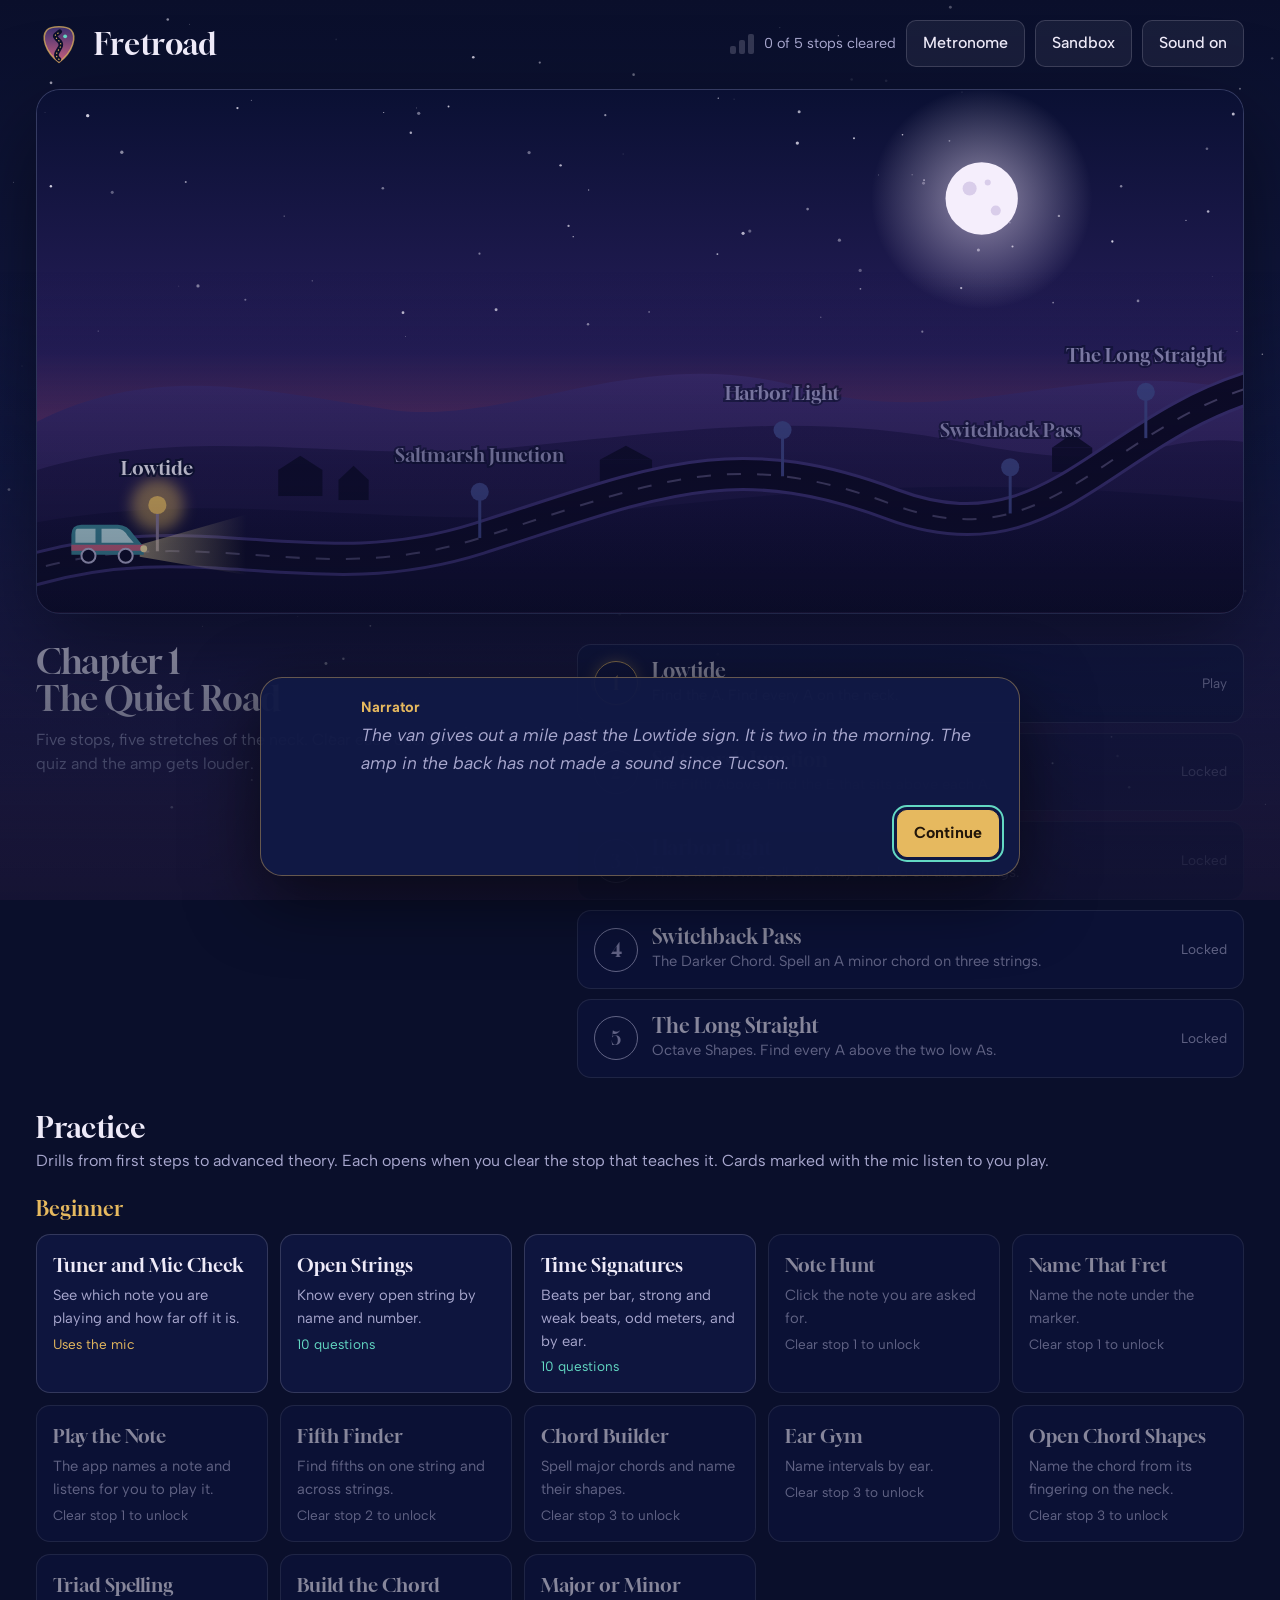
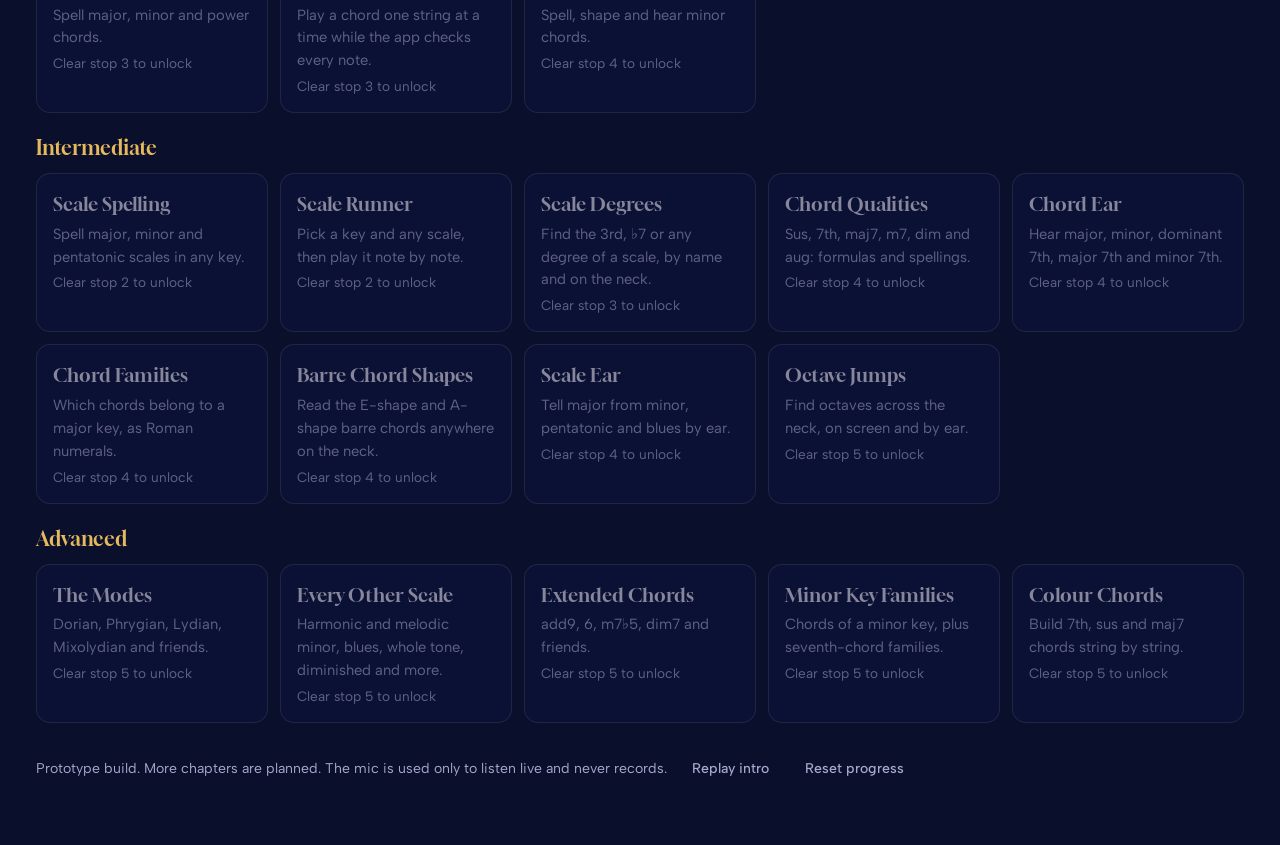
==== commit a072ef64: "Add Pick Road logo, favicon and use it in the app header Co-Authored-By: Claude Sonnet 5.5 <noreply@" ====
--- a/prototype/index.html
+++ b/prototype/index.html
@@ -30,7 +30,7 @@
 /* header */
 .top{display:flex;flex-wrap:wrap;gap:12px 20px;align-items:center;justify-content:space-between;margin-bottom:22px}
 .brand{display:flex;align-items:center;gap:12px;background:none;border:0;padding:0;cursor:pointer;text-align:left}
-.brand svg{width:34px;height:34px;flex:none}
+.brand svg{width:46px;height:46px;flex:none}
 .brand b{font-family:var(--f-display);font-weight:400;font-size:1.9rem;letter-spacing:.01em}
 .tools{display:flex;flex-wrap:wrap;gap:10px;align-items:center}
 .stat{display:flex;align-items:center;gap:10px;color:var(--haze);font-size:.9rem}
@@ -231,6 +231,7 @@
 .mod .tag.mic{color:var(--brass)}
 
 </style>
+<link rel="icon" type="image/svg+xml" href="data:image/svg+xml,%3Csvg xmlns=%27http://www.w3.org/2000/svg%27 viewBox=%270 0 120 120%27%3E%3Cpath d=%27M60 108C22 80 14 40 28 24C40 12 80 12 92 24C106 40 98 80 60 108Z%27 fill=%27%231b1740%27/%3E%3Cpath d=%27M60 100C38 82 78 70 60 52S52 38 62 28%27 stroke=%27%23e6b95f%27 stroke-width=%278%27 stroke-linecap=%27round%27 fill=%27none%27/%3E%3C/svg%3E">
 </head>
 <body>
 
@@ -239,7 +240,7 @@
 <div class="shell">
   <header class="top">
     <button class="brand" id="home" aria-label="Fretroad, back to the map">
-      <svg viewBox="0 0 40 40" aria-hidden="true"><circle cx="20" cy="20" r="18" fill="none" stroke="#e6b95f" stroke-width="1.8"/><path d="M20 4 L24 20 L20 36 L16 20Z" fill="#e6b95f"/><path d="M4 20 L20 16 L36 20 L20 24Z" fill="#63d8c3" opacity=".85"/><circle cx="20" cy="20" r="2.6" fill="#0a0f2b"/></svg>
+      <svg viewBox="0 0 120 120" aria-hidden="true"><defs><linearGradient id="brandg" x1="0" y1="0" x2="0" y2="1"><stop offset="0" stop-color="#3a2f70"/><stop offset="1" stop-color="#c9607e"/></linearGradient></defs><path d="M60 108C22 80 14 40 28 24C40 12 80 12 92 24C106 40 98 80 60 108Z" fill="url(#brandg)" stroke="#e6b95f" stroke-opacity=".7" stroke-width="4"/><path d="M60 100C38 82 78 70 60 52S52 38 62 28" stroke="#0a0f2b" stroke-width="12" stroke-linecap="round" fill="none"/><path d="M60 100C38 82 78 70 60 52S52 38 62 28" stroke="#e6b95f" stroke-width="3" stroke-linecap="round" stroke-dasharray="1 8" fill="none"/><circle cx="76" cy="40" r="5" fill="#63d8c3"/></svg>
       <b>Fretroad</b>
     </button>
     <div class="tools">
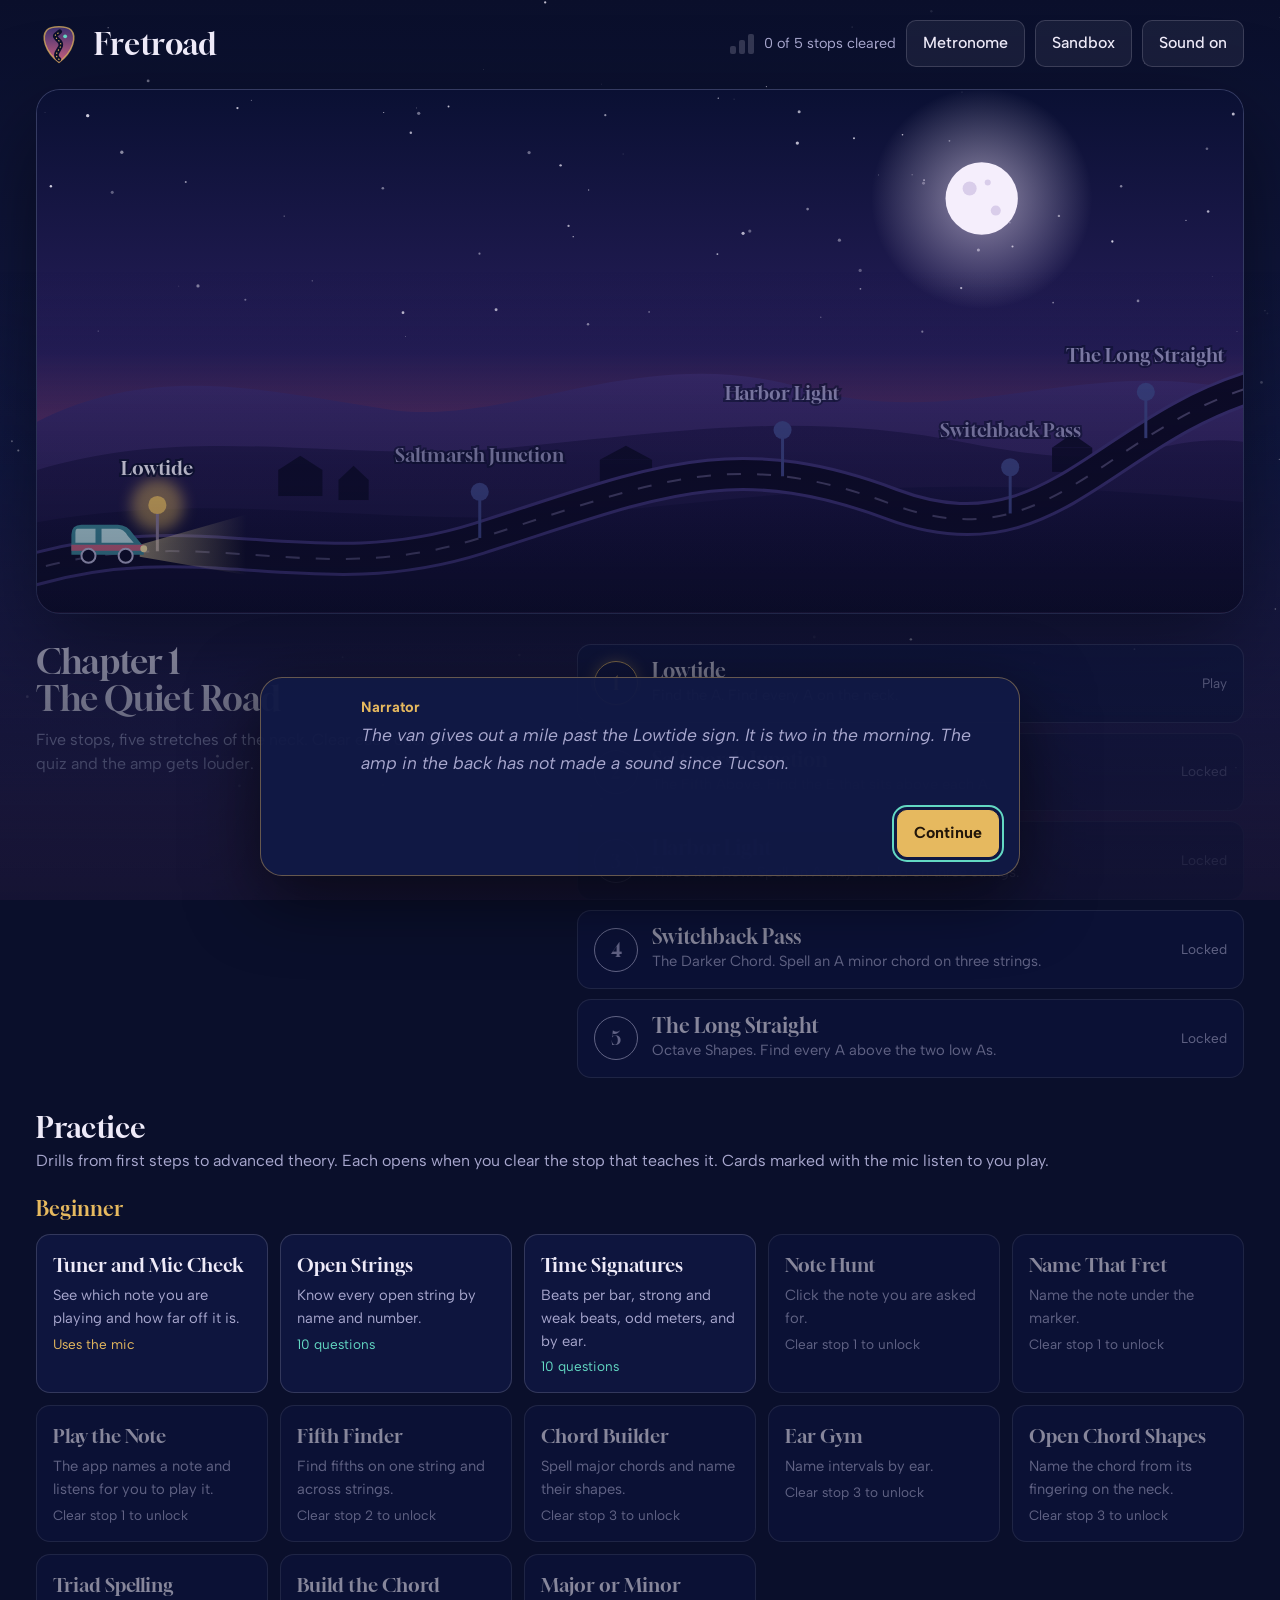
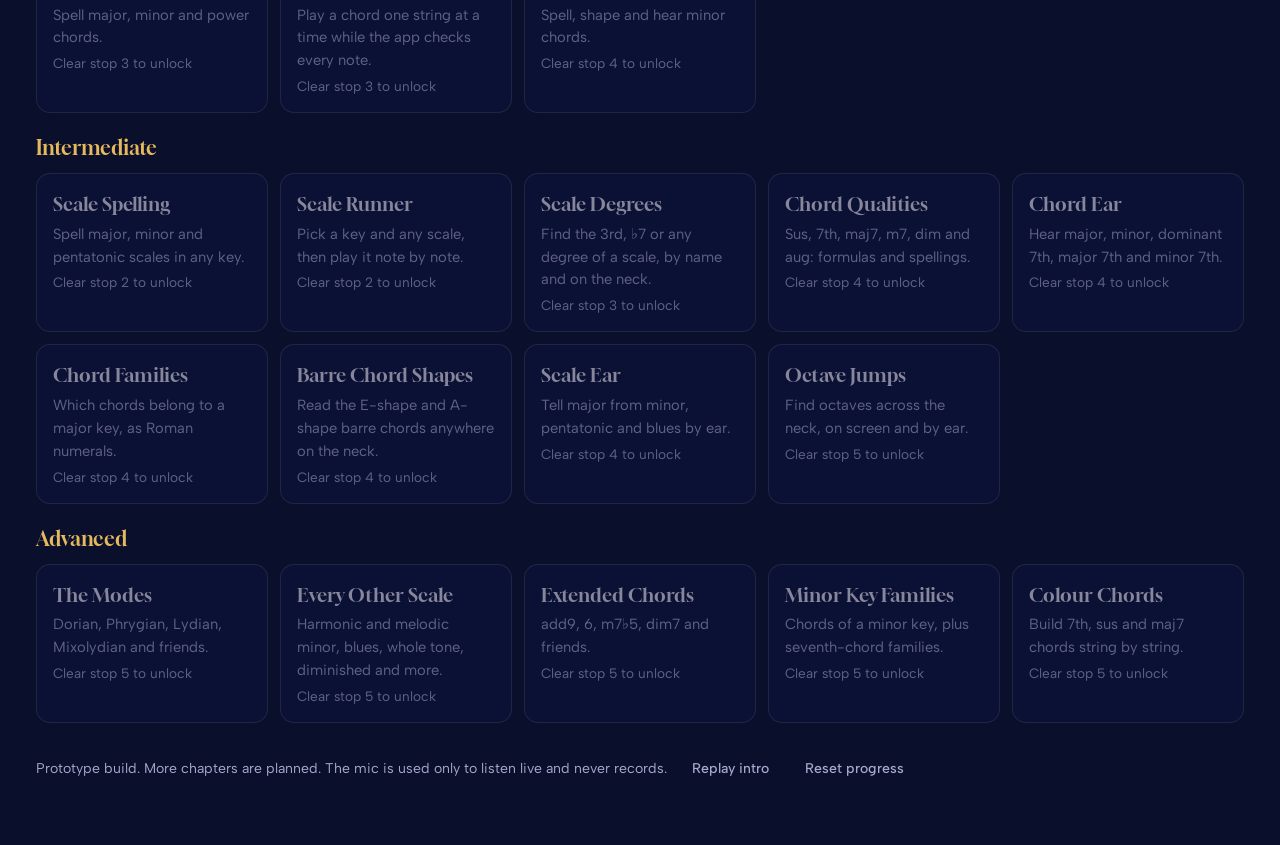
==== commit 0833e564: "Add illustrated README, screenshots, and fix duplicate intro ids Co-Authored-By: Claude Sonnet 5.5 <" ====
--- a/prototype/index.html
+++ b/prototype/index.html
@@ -1799,9 +1799,10 @@
 }
 function renderPrimer(M0,mainEl,resEl,go){
   mainEl.hidden=true; resEl.hidden=false;
-  resEl.innerHTML='<h3>Before you start</h3>'+M0.primer.map(function(t){return '<p>'+t+'</p>'}).join('')+'<div class="acts" id="primAct"></div>';
-  mkBtn($('#primAct'),'Start','primary',function(){mainEl.hidden=false; resEl.hidden=true; go()});
-  mkBtn($('#primAct'),'Back to the map','',function(){location.hash='map'});
+  resEl.innerHTML='<h3>Before you start</h3>'+M0.primer.map(function(t){return '<p>'+t+'</p>'}).join('')+'<div class="acts"></div>';
+  var pa=resEl.querySelector('.acts');
+  mkBtn(pa,'Start','primary',function(){mainEl.hidden=false; resEl.hidden=true; go()});
+  mkBtn(pa,'Back to the map','',function(){location.hash='map'});
 }
 function leavePlay(){clearInterval(PL.timer); PL.timer=null; PL.state='idle'; if(Mic.on){micStop(); micUI(false);}}
 function scaleRun(root,k,dir){
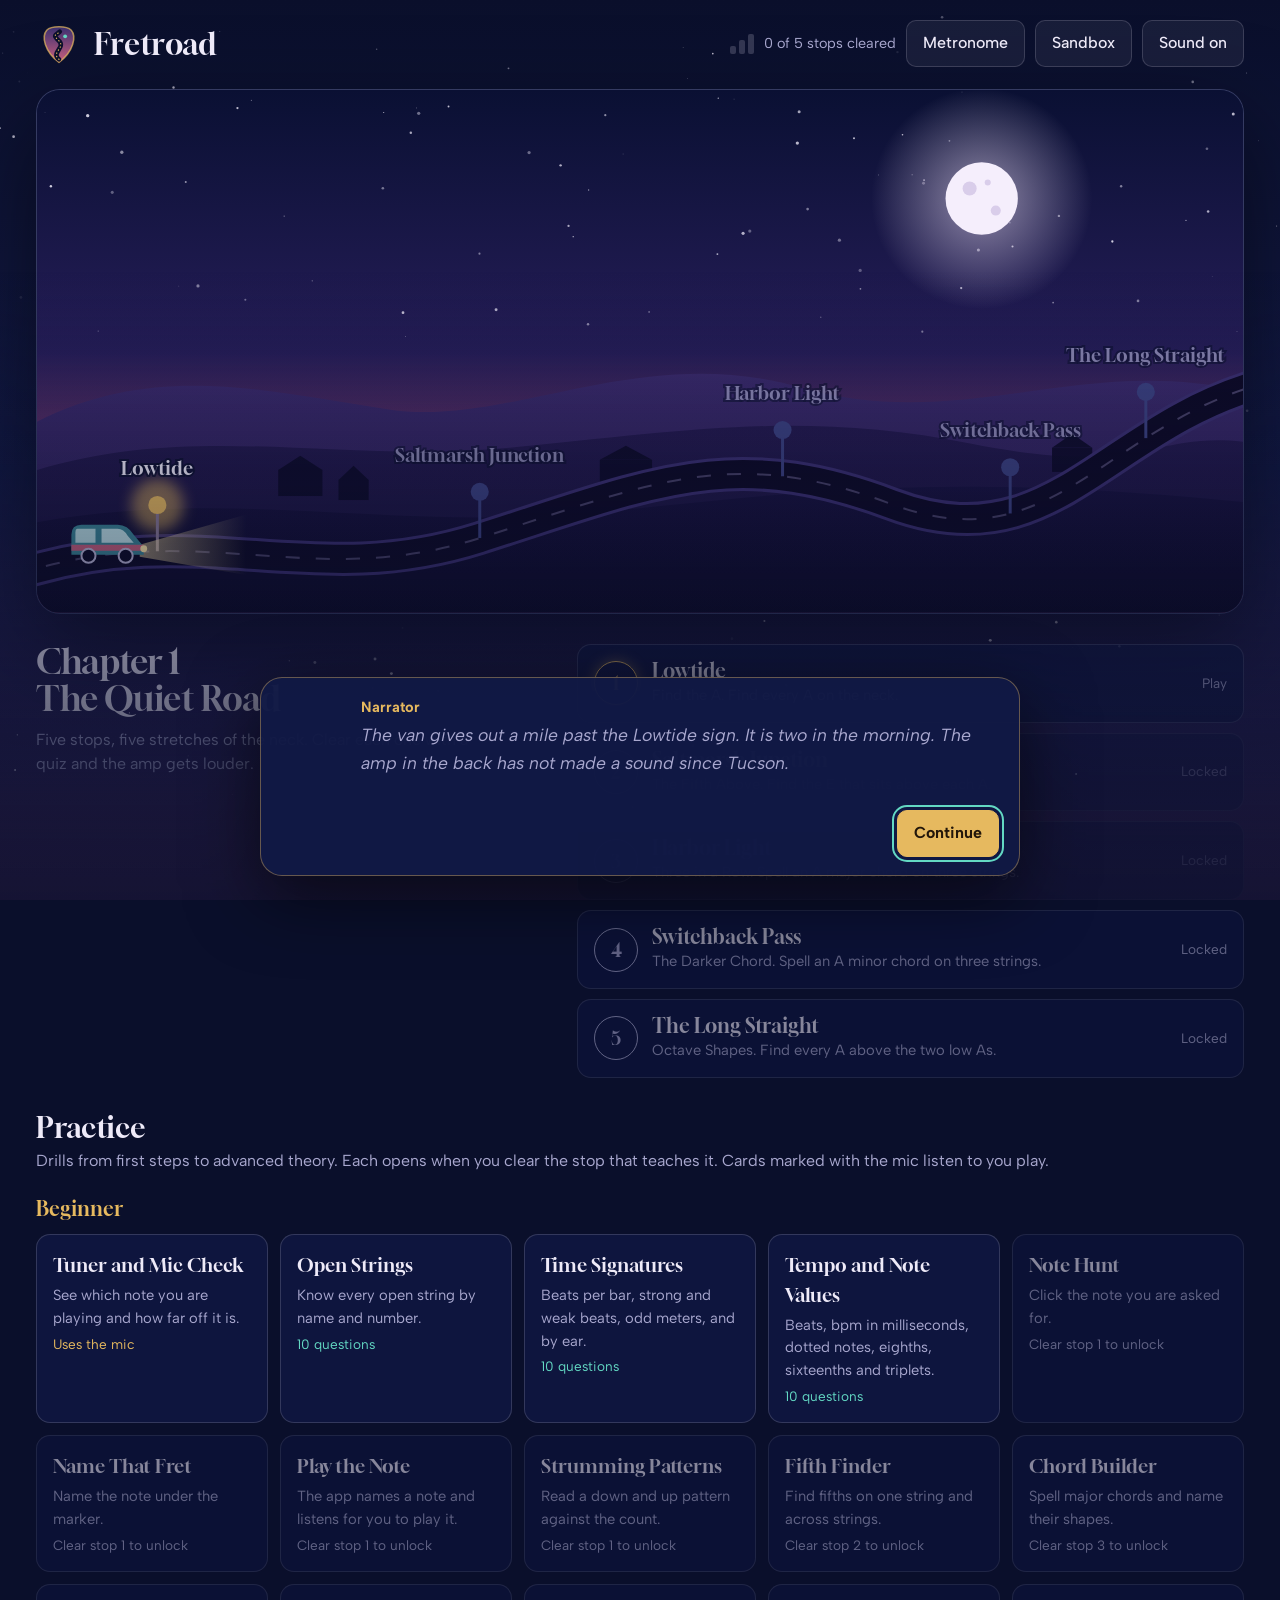
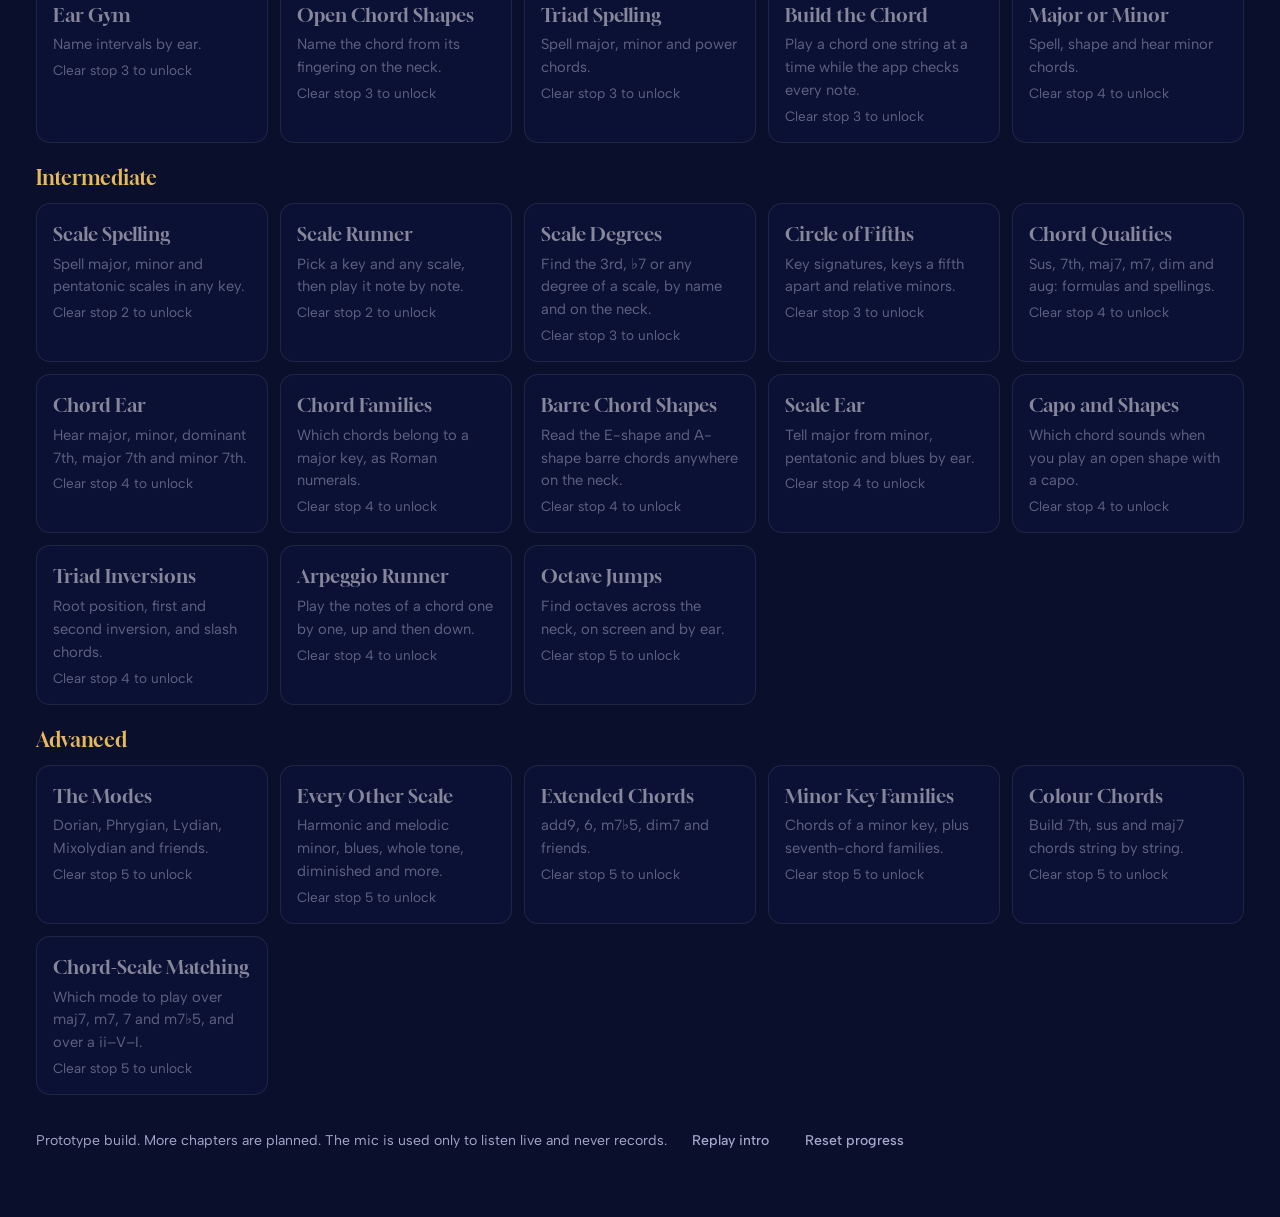
==== commit a6579fd7: "Add 7 drills: tempo, strumming, circle of fifths, capo, inversions, arpeggio runner, chord-scale mat" ====
--- a/prototype/index.html
+++ b/prototype/index.html
@@ -1619,6 +1619,127 @@
   primer:['Same method as Build the Chord, with sevenths, suspended and major 7th shapes. Listen for the extra note that gives each chord its colour.']}
 ].forEach(function(m){PRACTICE.push(m)});
 if(window.__FRETROAD_TEST) window.__FRETROAD_TEST.PRACTICE=PRACTICE;
+/* ======== second batch of drills ======== */
+var FLATN=['C','D♭','D','E♭','E','F','G♭','G','A♭','A','B♭','B'];
+function nm(p){return NAMES[p]}
+function notIn(arr,x){return arr.filter(function(y){return y!==x})}
+/* triad inversions */
+QX.inversion=function(){
+  var t=pick(['major','minor']),r=rnd(12),inv=1+rnd(2),pcs=cpcs(r,t),bass=pcs[inv];
+  var lab=inv===1?'first inversion':'second inversion',slash=csym(r,t)+'/'+nm(bass);
+  if(rnd(2)){
+    return {prompt:'In '+lab+', which note of '+csym(r,t)+' is in the bass?',
+      choices:mkChoices(nm(bass),notIn(pcs.map(nm),nm(bass)).concat([nm((r+2)%12),nm((r+9)%12)])),
+      explain:'Root position has the root in the bass. First inversion puts the 3rd there, second inversion puts the 5th. In '+lab+' the bass is '+nm(bass)+'.'};
+  }
+  return {prompt:'What is '+slash+' (a slash chord)?',choices:mkChoices(lab,['root position',inv===1?'second inversion':'first inversion','a seventh chord']),
+    explain:'The note after the slash is the bass note. '+nm(bass)+' is the '+(inv===1?'3rd':'5th')+' of '+csym(r,t)+', so this is '+lab+'.'};
+};
+/* capo and open shapes */
+var CAPO_SH=['C','A','G','E','D','Am','Em','Dm'];
+QX.capo=function(){
+  var sh=shapeBy(pick(CAPO_SH)),n=1+rnd(7),r=(sh.r+n)%12,minor=sh.t==='minor',snd=nm(r)+(minor?'m':'');
+  if(rnd(2)){
+    var o=[-2,-1,1,2,5,7].map(function(d){return nm((r+d+12)%12)+(minor?'m':'')});
+    return {prompt:'You put a capo on fret '+n+' and play the open '+sh.sym+' shape. Which chord actually sounds?',choices:mkChoices(snd,notIn(o,snd)),
+      explain:'A capo raises every string by one semitone per fret. '+sh.sym+' moved up '+n+' fret'+(n>1?'s':'')+' becomes '+snd+'.'};
+  }
+  var others=[]; for(var k=1;k<=7;k++) if(k!==n) others.push('fret '+k);
+  return {prompt:'You want to sound '+snd+' using the open '+sh.sym+' shape. Where does the capo go?',choices:mkChoices('fret '+n,others),
+    explain:'Count the semitones from '+sh.sym+' up to '+snd+': that is '+n+', so the capo goes on fret '+n+'.'};
+};
+/* circle of fifths and key signatures */
+var CIRCLE=['A♭','E♭','B♭','F','C','G','D','A','E','B'];
+var REL={'A♭':'F','E♭':'C','B♭':'G','F':'D','C':'A','G':'E','D':'B','A':'F♯','E':'C♯','B':'G♯'};
+function sigOf(i){var d=i-4; return d>0? d+(d>1?' sharps':' sharp') : (d<0? (-d)+(d<-1?' flats':' flat') : 'no sharps or flats')}
+QX.keysig=function(){
+  var i=rnd(CIRCLE.length),k=CIRCLE[i],q=rnd(4);
+  if(q===0){
+    var o=CIRCLE.map(function(_,j){return sigOf(j)}).filter(function(x){return x!==sigOf(i)});
+    return {prompt:'How many sharps or flats are in the key of '+k+' major?',choices:mkChoices(sigOf(i),o),
+      explain:'Going up a fifth from C adds a sharp each time (G, D, A, E, B). Going up a fourth adds a flat (F, B♭, E♭, A♭). '+k+' major has '+sigOf(i)+'.'};}
+  if(q===1){
+    var j=(i+1)%CIRCLE.length; if(i===CIRCLE.length-1) {i=rnd(CIRCLE.length-1); k=CIRCLE[i]; j=i+1}
+    var fv=CIRCLE[j];
+    return {prompt:'Which major key is a fifth above '+k+' on the circle of fifths?',choices:mkChoices(fv,notIn(CIRCLE,fv).filter(function(x){return x!==k})),
+      explain:'A fifth above '+k+' is seven semitones up, which is '+fv+'. Each step clockwise round the circle adds one sharp (or removes one flat).'};}
+  var rel=REL[k];
+  if(q===2){
+    var o3=Object.keys(REL).map(function(x){return REL[x]+' minor'});
+    return {prompt:'What is the relative minor of '+k+' major?',choices:mkChoices(rel+' minor',notIn(o3,rel+' minor')),
+      explain:'The relative minor starts on the 6th note of the major scale, a minor third (3 semitones) below the root. For '+k+' that is '+rel+'.'};}
+  var o4=CIRCLE.map(function(x){return x+' major'});
+  return {prompt:rel+' minor shares its notes with which major key?',choices:mkChoices(k+' major',notIn(o4,k+' major')),
+    explain:'Relative keys use the same seven notes. '+rel+' minor and '+k+' major both have '+sigOf(i)+'.'};
+};
+/* tempo and note values */
+QX.tempo=function(){
+  var q=rnd(4);
+  if(q===0){var b=pick([60,80,100,120,150]),ms=Math.round(60000/b);
+    return {prompt:'At '+b+' bpm, about how long is one quarter-note beat?',
+      choices:mkChoices(ms+' ms',[ms*2,Math.round(ms/2),Math.round(ms*1.5),Math.round(ms/1.5)].map(function(x){return x+' ms'})),
+      explain:'One minute is 60,000 ms. 60,000 ÷ '+b+' = '+ms+' ms per beat.'};}
+  if(q===1){var v=pick([['whole note',4],['half note',2],['dotted half note',3],['dotted quarter note',1.5],['quarter note',1]]);
+    return {prompt:'In 4/4, how many beats does a '+v[0]+' last?',choices:mkChoices(String(v[1]),notIn(['0.5','1','1.5','2','3','4'],String(v[1]))),
+      explain:'A quarter note is one beat, a half is two, a whole is four. A dot adds half of the note\'s own length, so a dotted half = 2 + 1 = 3 and a dotted quarter = 1 + 0.5 = 1.5.'};}
+  if(q===2){var d=pick([['eighth',2],['sixteenth',4],['triplet eighth',3]]);
+    return {prompt:'How many '+d[0]+' notes fit into one quarter-note beat?',choices:mkChoices(String(d[1]),notIn(['1','2','3','4','6'],String(d[1]))),
+      explain:'Two eighths, three triplet eighths or four sixteenths each fill one quarter-note beat.'};}
+  var b2=pick([60,90,120]),half=b2*2;
+  return {prompt:'A song is at '+b2+' bpm. How many eighth notes is that per minute?',choices:mkChoices(String(half),[String(b2),String(half*2),String(Math.round(b2*1.5)),String(Math.round(half/3))]),
+    explain:'Two eighth notes fit in each beat, so '+b2+' beats a minute is '+half+' eighths a minute.'};
+};
+/* strumming patterns */
+var STRUM=[['D','_','D','U','_','U','D','U'],['D','_','D','_','D','U','D','U'],['D','U','D','U','D','U','D','U'],['D','_','_','U','_','U','D','_']];
+var COUNT8=['1','&','2','&','3','&','4','&'];
+QX.strum=function(){
+  var p=pick(STRUM),q=rnd(3),show=p.map(function(x,i){return COUNT8[i]+' '+(x==='_'?'–':x)}).join('   ');
+  var ups=p.filter(function(x){return x==='U'}).length,dn=p.filter(function(x){return x==='D'}).length;
+  var base='D = down, U = up, – = air strum (hand moves, no hit). One bar of 4/4:\n'+show;
+  if(q===0) return {prompt:base+'\nHow many down strums are in this bar?',choices:mkChoices(String(dn),notIn(['1','2','3','4','5','6'],String(dn))),
+    explain:'Count the Ds: there are '+dn+'. Down strums usually land on the numbers.'};
+  if(q===1) return {prompt:base+'\nHow many up strums are in this bar?',choices:mkChoices(String(ups),notIn(['0','1','2','3','4','5'],String(ups))),
+    explain:'Count the Us: there are '+ups+'. Up strums fall on the "&" counts between the beats.'};
+  var first=p.indexOf('U'),lab='the & after '+COUNT8[first-1];
+  return {prompt:base+'\nWhere does the first up strum land?',choices:mkChoices(lab,notIn(['1','2','3','4'].map(function(x){return 'the & after '+x}),lab)),
+    explain:'Up strums sit on the "&" counts. The first U here falls on '+lab+'.'};
+};
+/* chord-scale matching */
+var CS={maj7:['Ionian (major)','Lydian'],min7:['Dorian','Aeolian (natural minor)'],dom7:['Mixolydian'],m7b5:['Locrian']};
+var ALLM=['Ionian (major)','Dorian','Phrygian','Lydian','Mixolydian','Aeolian (natural minor)','Locrian'];
+QX.chordScale=function(){
+  if(rnd(3)===0){
+    var key=rnd(12),d=(key+2)%12,v=(key+7)%12,prog=[csym(d,'min7'),csym(v,'dom7'),csym(key,'maj7')];
+    var w=rnd(3),ans=['Dorian','Mixolydian','Ionian (major)'][w];
+    return {prompt:'Over '+prog.join(' – ')+' (a ii–V–I in '+nm(key)+'), which mode fits the '+prog[w]+' chord?',choices:mkChoices(ans,notIn(ALLM,ans)),
+      explain:'In a major key the ii chord takes Dorian, the V takes Mixolydian and the I takes Ionian. All three use the same seven notes of '+nm(key)+' major.'};
+  }
+  var typ=pick(['maj7','min7','dom7','m7b5']),r=rnd(12),name=csym(r,typ),ans2=CS[typ][0];
+  return {prompt:'Which mode is the classic choice to play over '+name+'?',choices:mkChoices(ans2,ALLM.filter(function(x){return CS[typ].indexOf(x)<0})),
+    explain:name+' is a '+CT[typ].name+'. The standard match is '+ans2+(CS[typ].length>1?' (another common one is '+CS[typ][1]+')':'')+'.'};
+};
+QB.inversion=function(){return QX.inversion()};
+QB.capo=function(){return QX.capo()};
+QB.keysig=function(){return QX.keysig()};
+QB.tempoQ=function(){return QX.tempo()};
+QB.strum=function(){return QX.strum()};
+QB.chordScale=function(){return QX.chordScale()};
+[
+ {id:'tempoq',name:'Tempo and Note Values',desc:'Beats, bpm in milliseconds, dotted notes, eighths, sixteenths and triplets.',needs:0,lv:1,rounds:10,tier:'Beginner',pool:['tempoQ'],
+  primer:['A tempo is how many beats fit in a minute. At 60 bpm each beat is one second; at 120 bpm it is half a second.','A quarter note gets one beat, an eighth gets half a beat, a sixteenth a quarter. A dot makes a note one and a half times as long.']},
+ {id:'strum',name:'Strumming Patterns',desc:'Read a down and up pattern against the count.',needs:1,lv:1,rounds:10,tier:'Beginner',pool:['strum'],
+  primer:['Strumming is a steady down-up motion. Your hand keeps moving even when it does not hit the strings.','Downs land on the numbers (1 2 3 4). Ups land on the "&" between them. A skipped strum is a rest for the strings, not for your hand.']},
+ {id:'keysig',name:'Circle of Fifths',desc:'Key signatures, keys a fifth apart and relative minors.',needs:3,lv:3,rounds:10,tier:'Intermediate',pool:['keysig'],
+  primer:['Move up a fifth from C and you get G, then D, A, E, B. Each step adds one sharp. Move up a fourth for flats: F, B♭, E♭, A♭.','Every major key shares its notes with a relative minor, which starts a minor third below.']},
+ {id:'capo',name:'Capo and Shapes',desc:'Which chord sounds when you play an open shape with a capo.',needs:4,lv:4,rounds:10,tier:'Intermediate',pool:['capo'],
+  primer:['A capo clamps across the neck and raises every string by one semitone per fret. The shape in your hand stays the same, but the chord you hear moves up.','It is the quickest way to play the same open shapes in a key that suits a singer.']},
+ {id:'invert',name:'Triad Inversions',desc:'Root position, first and second inversion, and slash chords.',needs:4,lv:4,rounds:10,tier:'Intermediate',pool:['inversion'],
+  primer:['A triad has three notes. In root position the root is lowest. Move the root up an octave and the 3rd is lowest: first inversion. Move the 3rd up too and the 5th is lowest: second inversion.','A slash chord such as C/E names the chord, then the bass note.']},
+ {id:'playarp',name:'Arpeggio Runner',desc:'Play the notes of a chord one by one, up and then down.',needs:4,kind:'arp',type:'play',tier:'Intermediate',rounds:3,
+  primer:['An arpeggio is a chord played one note at a time. The app names the chord, then listens for the root, third, fifth (and seventh) in order, and back down.','Any octave counts, so pick a spot on the neck where it feels comfortable.']},
+ {id:'chscale',name:'Chord-Scale Matching',desc:'Which mode to play over maj7, m7, 7 and m7♭5, and over a ii–V–I.',needs:5,lv:5,rounds:10,tier:'Advanced',pool:['chordScale'],
+  primer:['A mode is a scale with a specific colour. Maj7 chords pair with Ionian or Lydian, m7 with Dorian, dominant 7 with Mixolydian and m7♭5 with Locrian.','In a ii–V–I, all three chords can use the notes of the same major scale, started from different roots.']}
+].forEach(function(m){PRACTICE.push(m)});
 /* ======== metronome ======== */
 function meterSpec(num,den){
   var lv,beatUnit='quarter note',count;
@@ -1829,6 +1950,12 @@
     for(var j=0;j<M0.rounds;j++){var sh=shapeBy(pick(M0.pool)), strs=[];
       sh.fr.forEach(function(f,ix){if(f>=0) strs.push({s:5-ix,f:f})});
       PL.items.push({type:'seq',title:'Build '+sh.sym+', one string at a time',shape:sh,notes:strs.map(function(x){return pcOf(x.s,x.f)}),labels:strs.map(function(x){return STR_LONG[x.s]+' · '+NAMES[pcOf(x.s,x.f)]}),midi:shapeMidi(sh),pos:strs});}
+  } else if(M0.kind==='arp'){
+    var AT=['major','minor','dom7','maj7','min7'],lastA='';
+    for(var a=0;a<M0.rounds;a++){var at,ar,key; do{at=pick(AT);ar=pick([0,2,4,5,7,9,11]);key=ar+at}while(key===lastA); lastA=key;
+      var cp=cpcs(ar,at),up=cp.concat([cp[0]]),seq=up.concat(up.slice(0,-1).reverse()),b0=45+((ar-9+12)%12),n=cp.length;
+      PL.items.push({type:'seq',title:'Play the '+csym(ar,at)+' arpeggio, up and back down',notes:seq,labels:seq.map(function(p){return NAMES[p]}),
+        midi:seq.map(function(p,ix){var st=ix<=n?ix:2*n-ix; return b0+(st===n?12:CT[at].iv[st])})});}
   } else if(M0.kind==='scale'){
     var run=scaleRun(PL.cfg.root,PL.cfg.scale,PL.cfg.dir),base=45+((PL.cfg.root-9+12)%12);
     for(var r=0;r<M0.rounds;r++) PL.items.push({type:'seq',title:'Play '+sname(PL.cfg.root,PL.cfg.scale)+(PL.cfg.dir==='both'?' up and down':(PL.cfg.dir==='down'?' coming down':' going up')),scale:true,notes:run,labels:run.map(function(p){return NAMES[p]}),midi:run.map(function(p,ix){return base+((p-PL.cfg.root+12)%12)+((ix===run.length-1&&PL.cfg.dir!=='down'&&PL.cfg.dir!=='both')?12:0)})});
